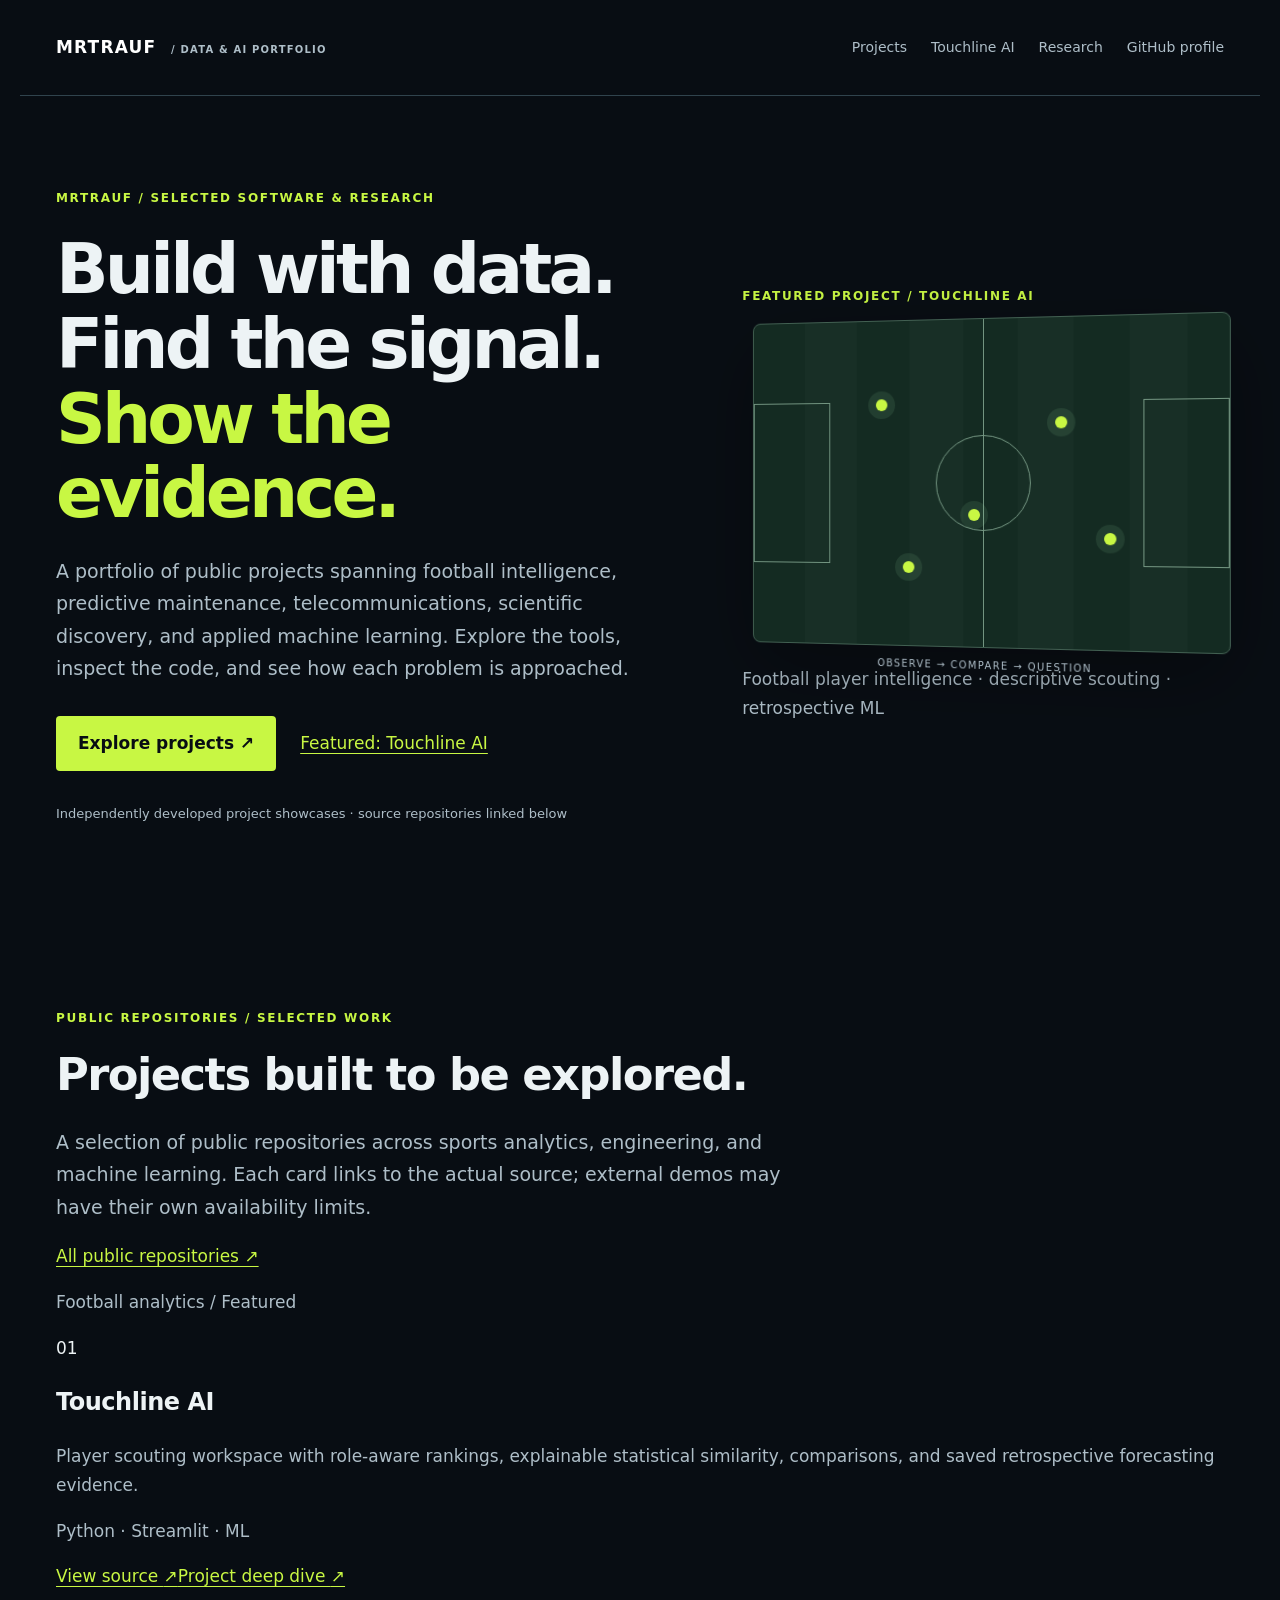
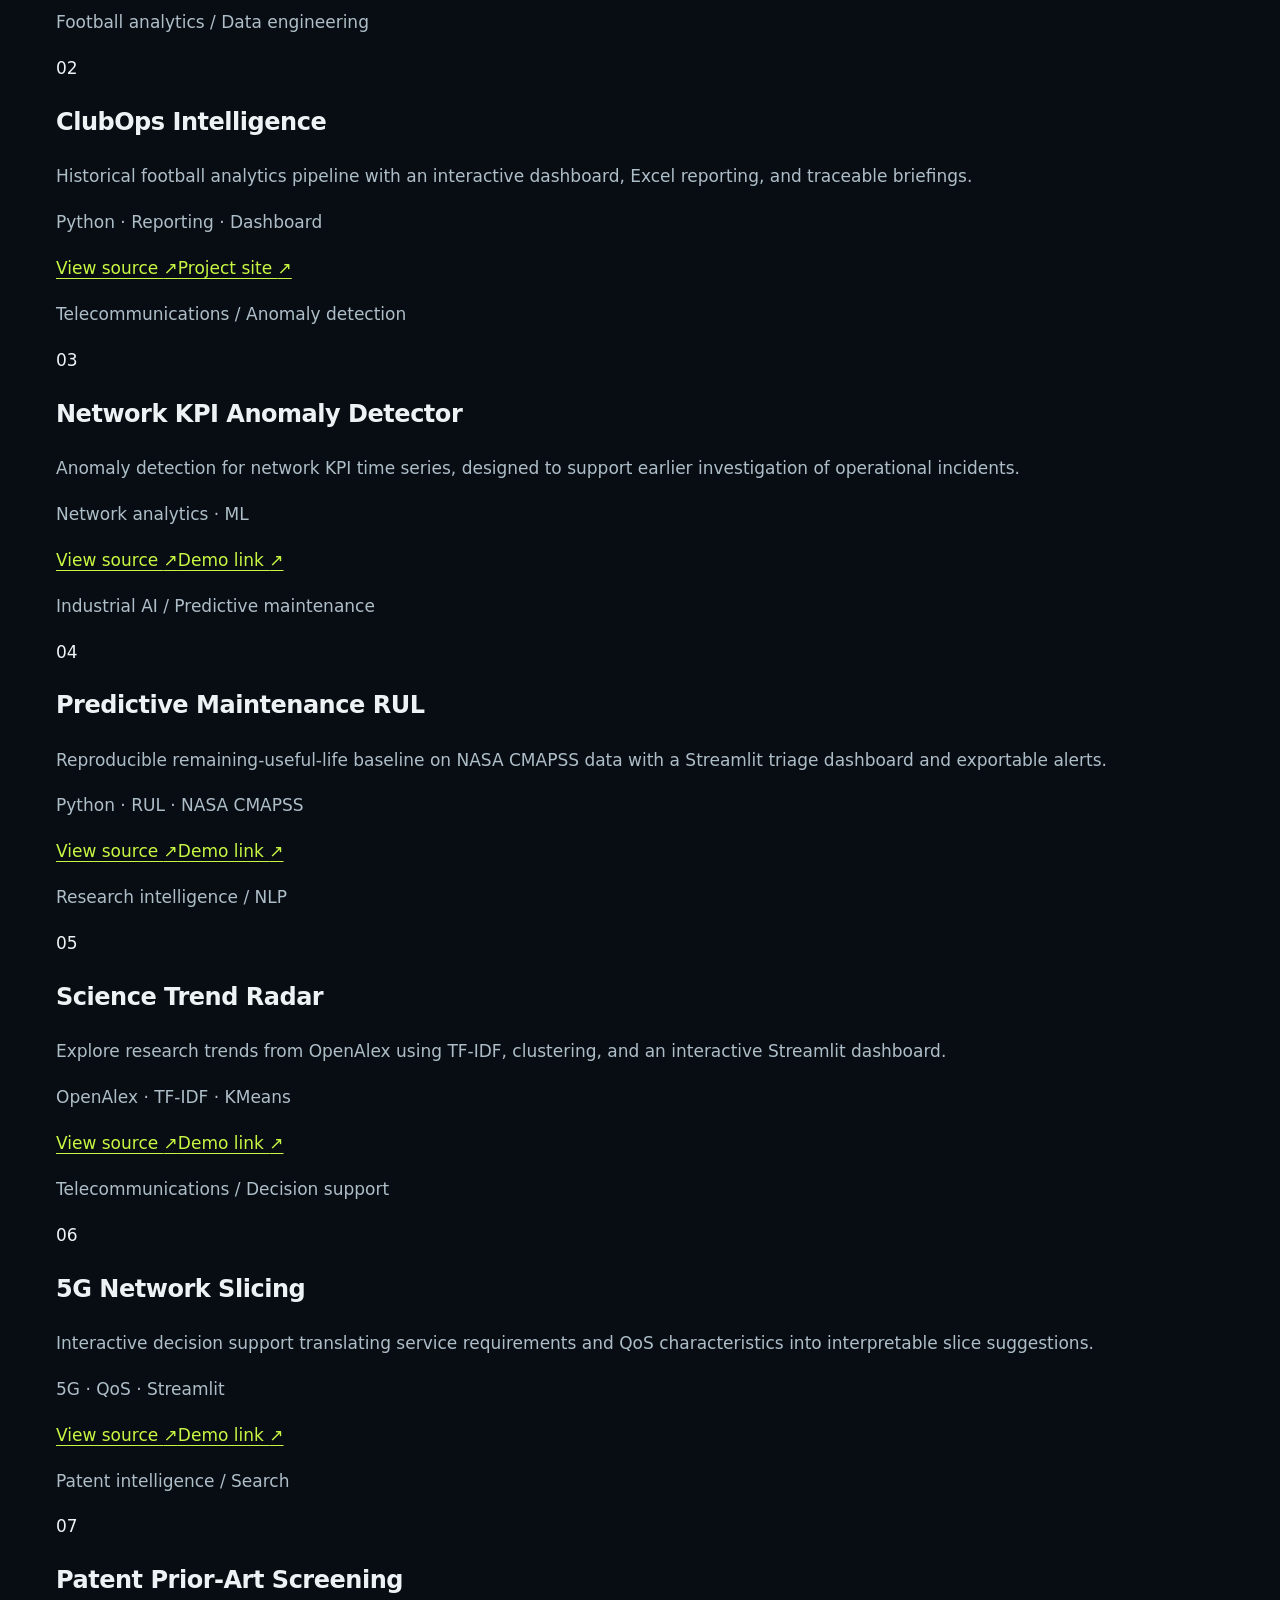
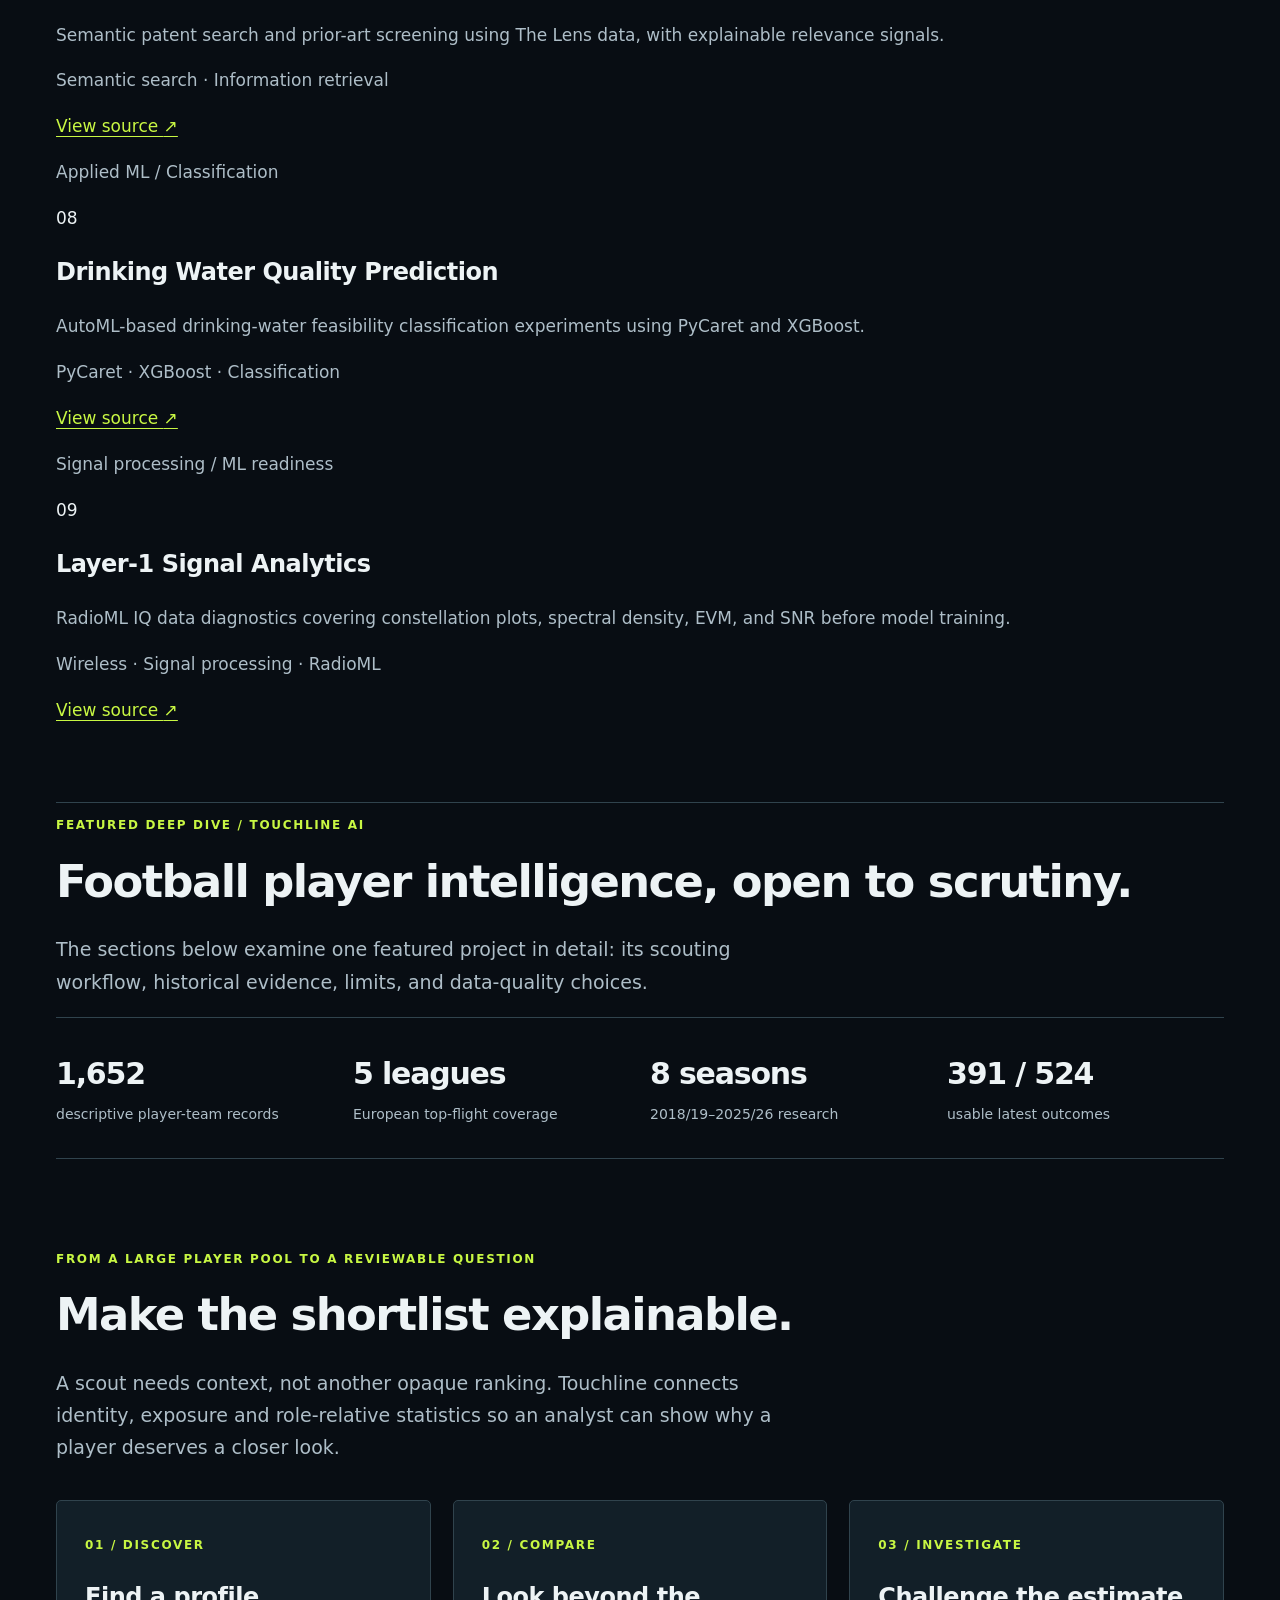
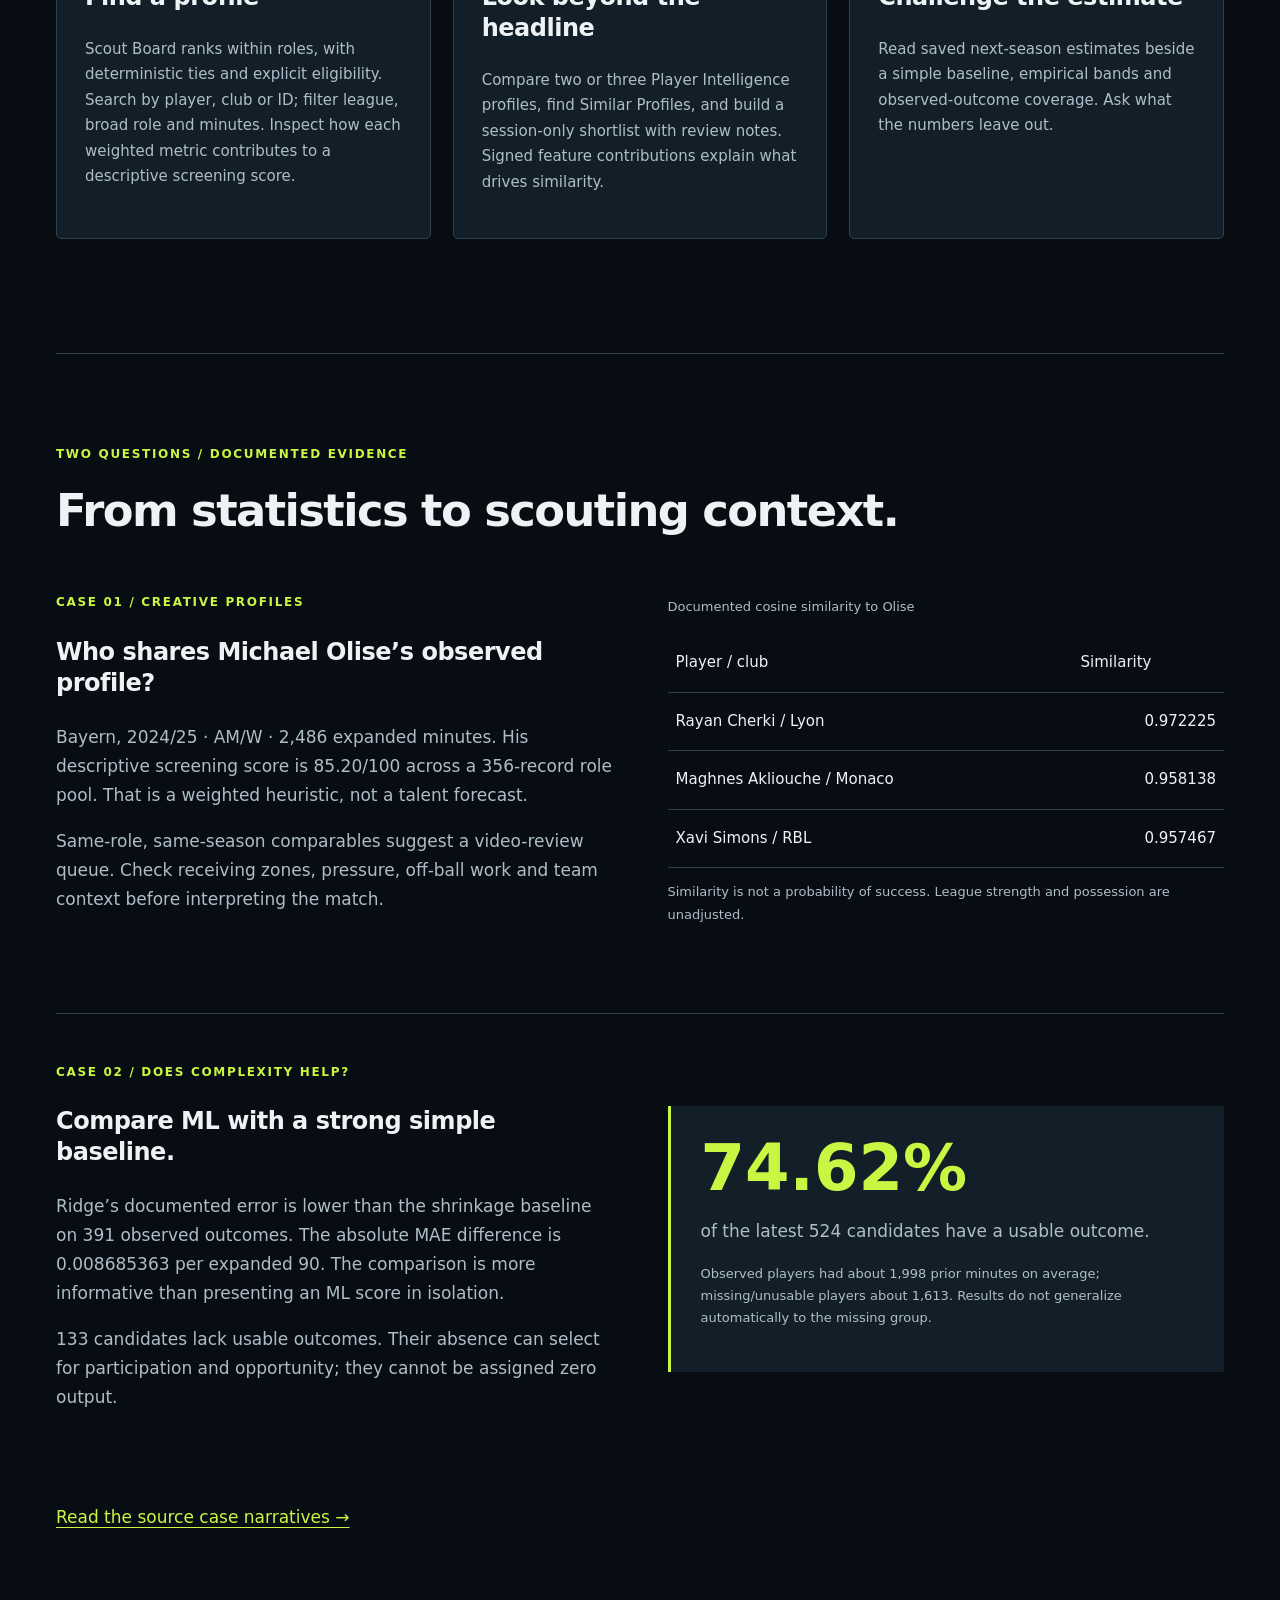
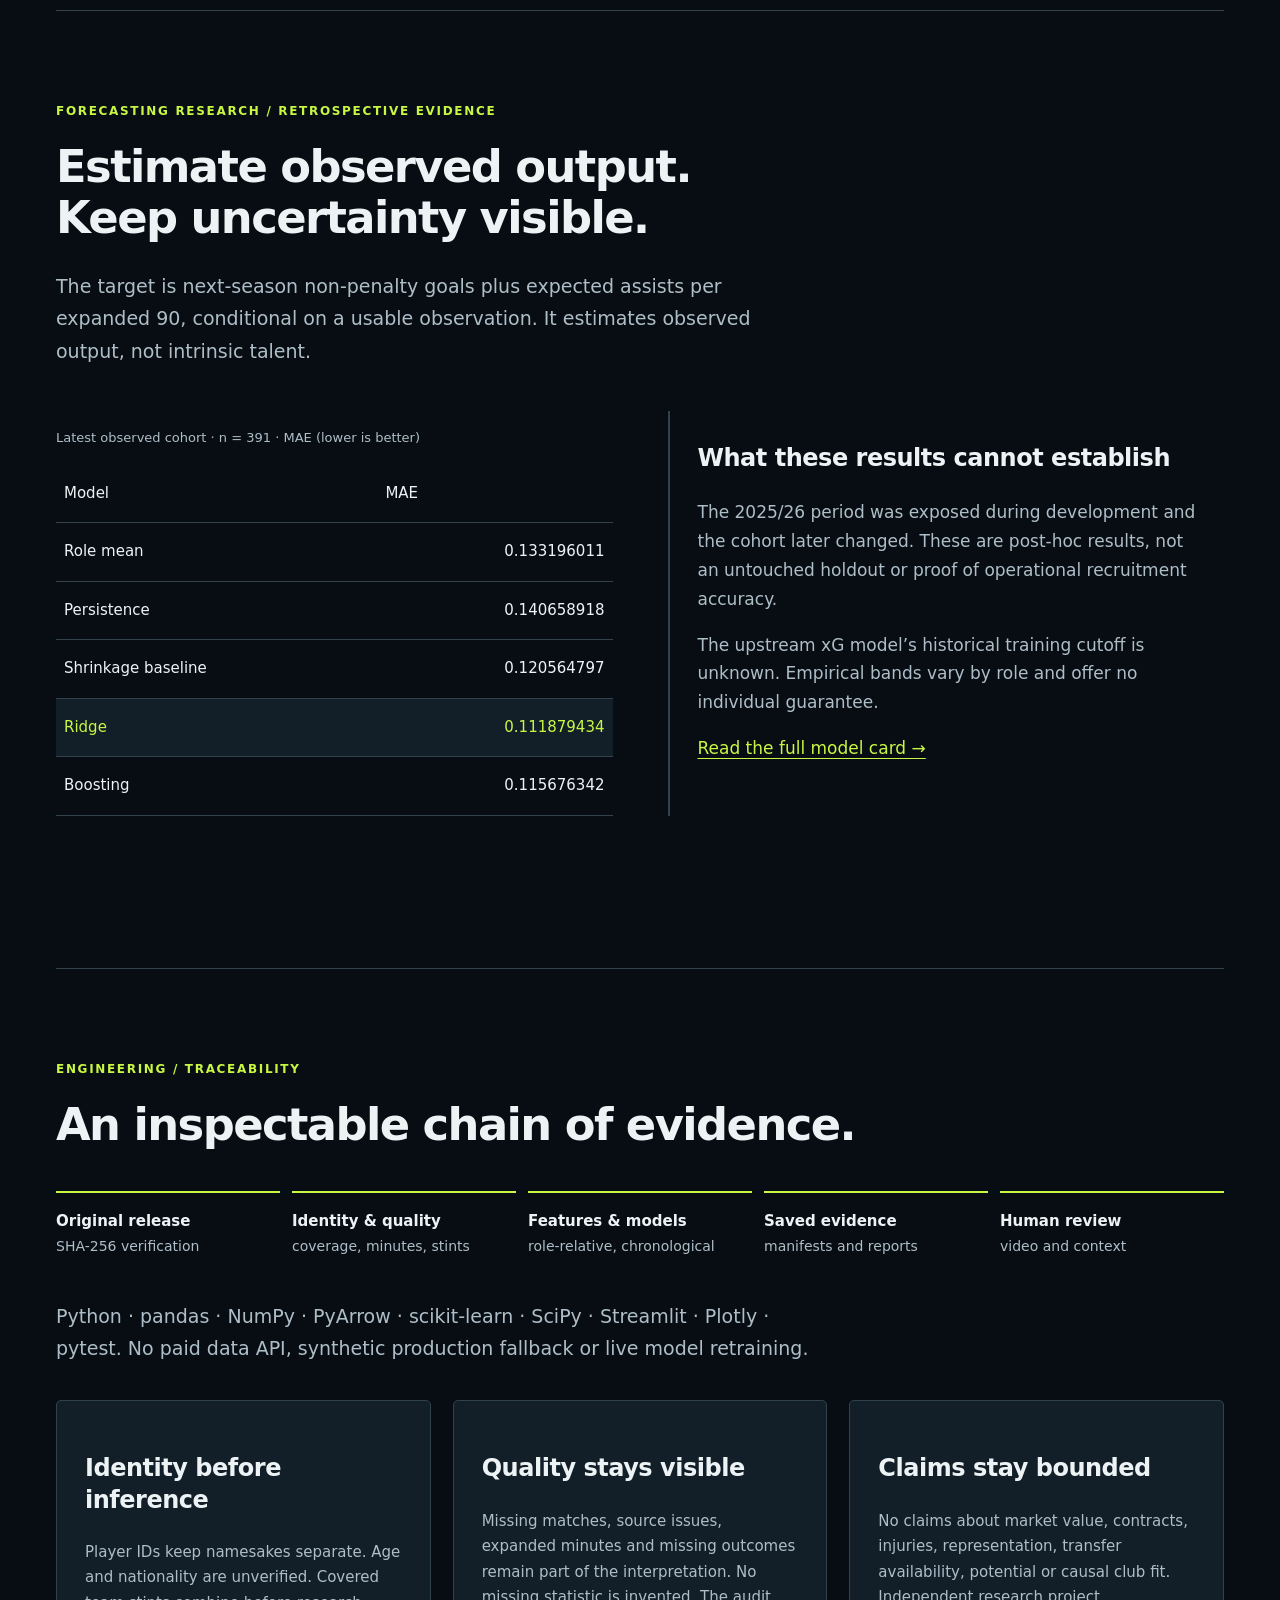
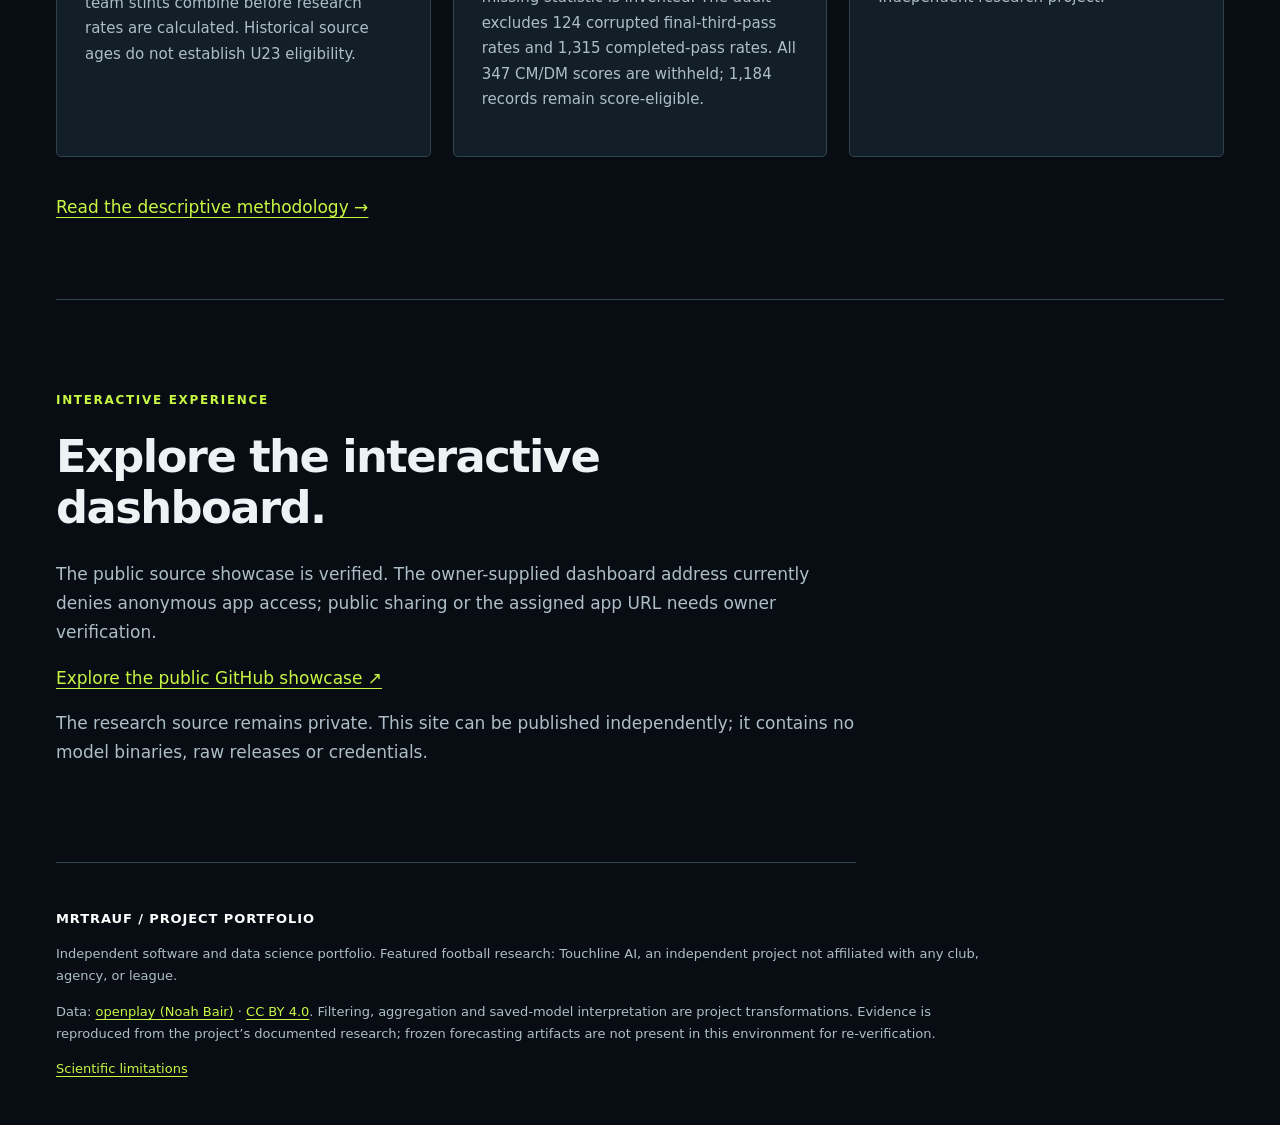
==== index.html @ 4f049041 "Expand Pages homepage into multi-project data and AI portfolio" ====
<!doctype html>
<html lang="en"><head><meta charset="utf-8"><meta name="viewport" content="width=device-width,initial-scale=1"><meta name="description" content="Selected public projects in data science, AI, football intelligence, telecommunications, predictive maintenance, and scientific analytics."><title>MRTRauf — Data Science & AI Portfolio</title><link rel="stylesheet" href="style.css"><script src="config.js" defer></script><script src="site.js" defer></script><meta property="og:title" content="MRTRauf — Data Science & AI Portfolio"><meta property="og:description" content="Explore public data science and AI projects: football intelligence, network analytics, predictive maintenance, research tools, and machine learning."><meta property="og:type" content="website"><meta name="twitter:card" content="summary"><meta name="theme-color" content="#080d13"><link rel="icon" href="favicon.svg" type="image/svg+xml"></head>
<body><a class="skip" href="#main">Skip to content</a><header><a class="brand" href="#main">MRTRAUF<span> / DATA & AI PORTFOLIO</span></a><nav aria-label="Main navigation"><a href="#projects">Projects</a><a href="#touchline">Touchline AI</a><a href="#research">Research</a><a href="https://github.com/MRTRauf">GitHub profile</a></nav></header>
<main id="main"><section class="hero"><div><p class="eyebrow">MRTRAUF / SELECTED SOFTWARE & RESEARCH</p><h1>Build with data.<br>Find the signal.<br><em>Show the evidence.</em></h1><p class="intro">A portfolio of public projects spanning football intelligence, predictive maintenance, telecommunications, scientific discovery, and applied machine learning. Explore the tools, inspect the code, and see how each problem is approached.</p><div class="actions"><a class="button" href="#projects">Explore projects <span aria-hidden="true">↗</span></a><a class="secondary" href="#touchline">Featured: Touchline AI</a></div><p class="small">Independently developed project showcases · source repositories linked below</p></div><div class="hero-feature"><p class="eyebrow">FEATURED PROJECT / TOUCHLINE AI</p><div class="pitch" role="img" aria-label="Conceptual football pitch illustration for the Touchline AI project; not measured player tracking data"><div class="half"></div><div class="circle"></div><div class="box left"></div><div class="box right"></div><span class="point p1"></span><span class="point p2"></span><span class="point p3"></span><span class="point p4"></span><span class="point p5"></span><p>OBSERVE → COMPARE → QUESTION</p></div><p class="hero-feature-caption">Football player intelligence · descriptive scouting · retrospective ML</p></div></section>
<section id="projects"><p class="eyebrow">PUBLIC REPOSITORIES / SELECTED WORK</p><div class="section-topline"><div><h2>Projects built to be explored.</h2><p class="lead">A selection of public repositories across sports analytics, engineering, and machine learning. Each card links to the actual source; external demos may have their own availability limits.</p></div><a class="section-more" href="https://github.com/MRTRauf?tab=repositories">All public repositories ↗</a></div><div class="project-grid"><article class="project-card"><p class="project-category">Football analytics / Featured</p><span class="project-index">01</span><h3>Touchline AI</h3><p>Player scouting workspace with role-aware rankings, explainable statistical similarity, comparisons, and saved retrospective forecasting evidence.</p><p class="project-tags">Python · Streamlit · ML</p><div class="project-links"><a class="project-link-primary" href="https://github.com/MRTRauf/touchline-ai">View source <span aria-hidden="true">↗</span></a><a href="#touchline">Project deep dive <span aria-hidden="true">↗</span></a></div></article><article class="project-card"><p class="project-category">Football analytics / Data engineering</p><span class="project-index">02</span><h3>ClubOps Intelligence</h3><p>Historical football analytics pipeline with an interactive dashboard, Excel reporting, and traceable briefings.</p><p class="project-tags">Python · Reporting · Dashboard</p><div class="project-links"><a class="project-link-primary" href="https://github.com/MRTRauf/clubops-intelligence-public">View source <span aria-hidden="true">↗</span></a><a href="https://mrtrauf.github.io/clubops-intelligence-public/">Project site <span aria-hidden="true">↗</span></a></div></article><article class="project-card"><p class="project-category">Telecommunications / Anomaly detection</p><span class="project-index">03</span><h3>Network KPI Anomaly Detector</h3><p>Anomaly detection for network KPI time series, designed to support earlier investigation of operational incidents.</p><p class="project-tags">Network analytics · ML</p><div class="project-links"><a class="project-link-primary" href="https://github.com/MRTRauf/network-kpi-anomaly-detector">View source <span aria-hidden="true">↗</span></a><a href="https://network-kpi-anomaly-detector.streamlit.app/">Demo link <span aria-hidden="true">↗</span></a></div></article><article class="project-card"><p class="project-category">Industrial AI / Predictive maintenance</p><span class="project-index">04</span><h3>Predictive Maintenance RUL</h3><p>Reproducible remaining-useful-life baseline on NASA CMAPSS data with a Streamlit triage dashboard and exportable alerts.</p><p class="project-tags">Python · RUL · NASA CMAPSS</p><div class="project-links"><a class="project-link-primary" href="https://github.com/MRTRauf/predictive-maintenance-rul">View source <span aria-hidden="true">↗</span></a><a href="https://pred-maintenance-rul-rauf.streamlit.app/">Demo link <span aria-hidden="true">↗</span></a></div></article><article class="project-card"><p class="project-category">Research intelligence / NLP</p><span class="project-index">05</span><h3>Science Trend Radar</h3><p>Explore research trends from OpenAlex using TF-IDF, clustering, and an interactive Streamlit dashboard.</p><p class="project-tags">OpenAlex · TF-IDF · KMeans</p><div class="project-links"><a class="project-link-primary" href="https://github.com/MRTRauf/science-trend-radar">View source <span aria-hidden="true">↗</span></a><a href="https://science-trend-rauf.streamlit.app/">Demo link <span aria-hidden="true">↗</span></a></div></article><article class="project-card"><p class="project-category">Telecommunications / Decision support</p><span class="project-index">06</span><h3>5G Network Slicing</h3><p>Interactive decision support translating service requirements and QoS characteristics into interpretable slice suggestions.</p><p class="project-tags">5G · QoS · Streamlit</p><div class="project-links"><a class="project-link-primary" href="https://github.com/MRTRauf/network-slicing-decision-support-tool">View source <span aria-hidden="true">↗</span></a><a href="https://network-slicing-rauf.streamlit.app/">Demo link <span aria-hidden="true">↗</span></a></div></article><article class="project-card"><p class="project-category">Patent intelligence / Search</p><span class="project-index">07</span><h3>Patent Prior-Art Screening</h3><p>Semantic patent search and prior-art screening using The Lens data, with explainable relevance signals.</p><p class="project-tags">Semantic search · Information retrieval</p><div class="project-links"><a class="project-link-primary" href="https://github.com/MRTRauf/patent_prior_screening">View source <span aria-hidden="true">↗</span></a></div></article><article class="project-card"><p class="project-category">Applied ML / Classification</p><span class="project-index">08</span><h3>Drinking Water Quality Prediction</h3><p>AutoML-based drinking-water feasibility classification experiments using PyCaret and XGBoost.</p><p class="project-tags">PyCaret · XGBoost · Classification</p><div class="project-links"><a class="project-link-primary" href="https://github.com/MRTRauf/drinking-water-quality-prediction">View source <span aria-hidden="true">↗</span></a></div></article><article class="project-card"><p class="project-category">Signal processing / ML readiness</p><span class="project-index">09</span><h3>Layer-1 Signal Analytics</h3><p>RadioML IQ data diagnostics covering constellation plots, spectral density, EVM, and SNR before model training.</p><p class="project-tags">Wireless · Signal processing · RadioML</p><div class="project-links"><a class="project-link-primary" href="https://github.com/MRTRauf/l1-ml-signal-analytics">View source <span aria-hidden="true">↗</span></a></div></article></div></section><div class="featured-intro"><p class="eyebrow">FEATURED DEEP DIVE / TOUCHLINE AI</p><h2>Football player intelligence, open to scrutiny.</h2><p class="lead">The sections below examine one featured project in detail: its scouting workflow, historical evidence, limits, and data-quality choices.</p></div><div class="stats" aria-label="Documented research scope"><div><strong>1,652</strong><span>descriptive player-team records</span></div><div><strong>5 leagues</strong><span>European top-flight coverage</span></div><div><strong>8 seasons</strong><span>2018/19–2025/26 research</span></div><div><strong>391 / 524</strong><span>usable latest outcomes</span></div></div>
<section id="touchline"><p class="eyebrow">FROM A LARGE PLAYER POOL TO A REVIEWABLE QUESTION</p><h2>Make the shortlist explainable.</h2><p class="lead">A scout needs context, not another opaque ranking. Touchline connects identity, exposure and role-relative statistics so an analyst can show why a player deserves a closer look.</p><div class="grid"><article><span class="number">01 / DISCOVER</span><h3>Find a profile</h3><p>Scout Board ranks within roles, with deterministic ties and explicit eligibility. Search by player, club or ID; filter league, broad role and minutes. Inspect how each weighted metric contributes to a descriptive screening score.</p></article><article><span class="number">02 / COMPARE</span><h3>Look beyond the headline</h3><p>Compare two or three Player Intelligence profiles, find Similar Profiles, and build a session-only shortlist with review notes. Signed feature contributions explain what drives similarity.</p></article><article><span class="number">03 / INVESTIGATE</span><h3>Challenge the estimate</h3><p>Read saved next-season estimates beside a simple baseline, empirical bands and observed-outcome coverage. Ask what the numbers leave out.</p></article></div></section>
<section id="cases"><p class="eyebrow">TWO QUESTIONS / DOCUMENTED EVIDENCE</p><h2>From statistics to scouting context.</h2><article class="case"><div><p class="number">CASE 01 / CREATIVE PROFILES</p><h3>Who shares Michael Olise’s observed profile?</h3><p>Bayern, 2024/25 · AM/W · 2,486 expanded minutes. His descriptive screening score is 85.20/100 across a 356-record role pool. That is a weighted heuristic, not a talent forecast.</p><p>Same-role, same-season comparables suggest a video-review queue. Check receiving zones, pressure, off-ball work and team context before interpreting the match.</p></div><div class="table-wrap"><table><caption>Documented cosine similarity to Olise</caption><thead><tr><th scope="col">Player / club</th><th scope="col">Similarity</th></tr></thead><tbody><tr><th scope="row">Rayan Cherki / Lyon</th><td>0.972225</td></tr><tr><th scope="row">Maghnes Akliouche / Monaco</th><td>0.958138</td></tr><tr><th scope="row">Xavi Simons / RBL</th><td>0.957467</td></tr></tbody></table><p class="small">Similarity is not a probability of success. League strength and possession are unadjusted.</p></div></article>
<article class="case"><div><p class="number">CASE 02 / DOES COMPLEXITY HELP?</p><h3>Compare ML with a strong simple baseline.</h3><p>Ridge’s documented error is lower than the shrinkage baseline on 391 observed outcomes. The absolute MAE difference is 0.008685363 per expanded 90. The comparison is more informative than presenting an ML score in isolation.</p><p>133 candidates lack usable outcomes. Their absence can select for participation and opportunity; they cannot be assigned zero output.</p></div><div class="finding"><strong>74.62%</strong><p>of the latest 524 candidates have a usable outcome.</p><p class="small">Observed players had about 1,998 prior minutes on average; missing/unusable players about 1,613. Results do not generalize automatically to the missing group.</p></div></article><a class="text-link" href="evidence/case-studies.md">Read the source case narratives →</a></section>
<section id="research"><p class="eyebrow">FORECASTING RESEARCH / RETROSPECTIVE EVIDENCE</p><h2>Estimate observed output.<br>Keep uncertainty visible.</h2><p class="lead">The target is next-season non-penalty goals plus expected assists per expanded 90, conditional on a usable observation. It estimates observed output, not intrinsic talent.</p><div class="research-layout"><div class="table-wrap"><table><caption>Latest observed cohort · n = 391 · MAE (lower is better)</caption><thead><tr><th scope="col">Model</th><th scope="col">MAE</th></tr></thead><tbody><tr><th scope="row">Role mean</th><td>0.133196011</td></tr><tr><th scope="row">Persistence</th><td>0.140658918</td></tr><tr><th scope="row">Shrinkage baseline</th><td>0.120564797</td></tr><tr class="highlight"><th scope="row">Ridge</th><td>0.111879434</td></tr><tr><th scope="row">Boosting</th><td>0.115676342</td></tr></tbody></table></div><aside><h3>What these results cannot establish</h3><p>The 2025/26 period was exposed during development and the cohort later changed. These are post-hoc results, not an untouched holdout or proof of operational recruitment accuracy.</p><p>The upstream xG model’s historical training cutoff is unknown. Empirical bands vary by role and offer no individual guarantee.</p><a href="evidence/model-card.md">Read the full model card →</a></aside></div></section>
<section id="method"><p class="eyebrow">ENGINEERING / TRACEABILITY</p><h2>An inspectable chain of evidence.</h2><ol class="pipeline"><li>Original release<br><small>SHA-256 verification</small></li><li>Identity & quality<br><small>coverage, minutes, stints</small></li><li>Features & models<br><small>role-relative, chronological</small></li><li>Saved evidence<br><small>manifests and reports</small></li><li>Human review<br><small>video and context</small></li></ol><p class="lead">Python · pandas · NumPy · PyArrow · scikit-learn · SciPy · Streamlit · Plotly · pytest. No paid data API, synthetic production fallback or live model retraining.</p><div class="grid"><article><h3>Identity before inference</h3><p>Player IDs keep namesakes separate. Age and nationality are unverified. Covered team stints combine before research rates are calculated. Historical source ages do not establish U23 eligibility.</p></article><article><h3>Quality stays visible</h3><p>Missing matches, source issues, expanded minutes and missing outcomes remain part of the interpretation. No missing statistic is invented. The audit excludes 124 corrupted final-third-pass rates and 1,315 completed-pass rates. All 347 CM/DM scores are withheld; 1,184 records remain score-eligible.</p></article><article><h3>Claims stay bounded</h3><p>No claims about market value, contracts, injuries, representation, transfer availability, potential or causal club fit. Independent research project.</p></article></div><a class="text-link" href="evidence/methodology.md">Read the descriptive methodology →</a></section>
<section id="availability" class="availability"><p class="eyebrow">INTERACTIVE EXPERIENCE</p><h2>Explore the interactive dashboard.</h2><p id="release-status" role="status">The public source showcase is verified. The owner-supplied dashboard address currently denies anonymous app access; public sharing or the assigned app URL needs owner verification.</p><p id="github-status">The curated GitHub showcase is public at github.com/MRTRauf/touchline-ai.</p><p>The research source remains private. This site can be published independently; it contains no model binaries, raw releases or credentials.</p></section>
</main><footer><a class="brand" href="#main">MRTRAUF / PROJECT PORTFOLIO</a><p>Independent software and data science portfolio. Featured football research: Touchline AI, an independent project not affiliated with any club, agency, or league.</p><p>Data: <a href="https://github.com/nlbair/openplay">openplay (Noah Bair)</a> · <a href="https://creativecommons.org/licenses/by/4.0/">CC BY 4.0</a>. Filtering, aggregation and saved-model interpretation are project transformations. Evidence is reproduced from the project’s documented research; frozen forecasting artifacts are not present in this environment for re-verification.</p><a href="evidence/model-card.md">Scientific limitations</a></footer></body></html>
---- style.css ----
:root{color-scheme:dark;--bg:#080d13;--panel:#121f28;--ink:#edf3f5;--muted:#aebec8;--accent:#c8f743;--line:#30434d}*{box-sizing:border-box}html{scroll-behavior:smooth;scroll-padding-top:6rem}body{margin:0;background:var(--bg);color:var(--ink);font:17px/1.7 system-ui,sans-serif}a{color:var(--accent);text-underline-offset:.25em}a:hover{color:white}a:focus-visible{outline:3px solid var(--accent);outline-offset:6px}header,main,footer{max-width:1240px;margin:auto;padding:0 36px}header{min-height:96px;display:flex;align-items:center;justify-content:space-between;gap:24px;border-bottom:1px solid var(--line)}.brand{font-weight:850;letter-spacing:.07em;text-decoration:none;color:white}.brand span{font-size:10px;color:var(--muted);margin-left:10px}nav{display:flex;gap:24px;font-size:14px}nav a{text-decoration:none;color:var(--muted)}.skip{position:absolute;left:20px;top:-100px;background:var(--bg);padding:12px;z-index:10}.skip:focus{top:12px}.hero{display:grid;grid-template-columns:1.3fr 1fr;gap:60px;align-items:center;padding:80px 0}.eyebrow,.number{font-size:12px;letter-spacing:.14em;font-weight:700;color:var(--accent)}h1{font-size:clamp(44px,5.4vw,74px);line-height:1.08;letter-spacing:-.055em;margin:24px 0}h1 em{font-style:normal;color:var(--accent)}h2{font-size:clamp(32px,3.5vw,48px);line-height:1.15;letter-spacing:-.035em;margin:20px 0 26px}h3{font-size:24px;line-height:1.3;letter-spacing:-.02em}p{color:var(--muted)}.intro,.lead{max-width:760px;font-size:19px}.actions{display:flex;gap:24px;align-items:center;flex-wrap:wrap;margin:32px 0}.button{background:var(--accent);color:#0b1218;padding:13px 22px;border-radius:4px;text-decoration:none;font-weight:700}.button:hover{background:white;color:#0b1218}.small,small{font-size:13px}.pitch{position:relative;height:330px;border:1px solid #426052;border-radius:8px;background:repeating-linear-gradient(90deg,#142b22 0 55px,#182f26 55px 110px);transform:perspective(900px) rotateY(-8deg);box-shadow:0 25px 80px #0005}.half{position:absolute;left:50%;height:100%;border-left:1px solid #739581}.circle{position:absolute;left:calc(50% - 48px);top:calc(50% - 48px);width:96px;height:96px;border:1px solid #739581;border-radius:50%}.box{position:absolute;top:25%;height:50%;width:17%;border:1px solid #739581}.left{left:0}.right{right:0}.point{position:absolute;width:12px;height:12px;background:var(--accent);border-radius:50%;box-shadow:0 0 0 8px #a4efb018}.p1{left:27%;top:24%}.p2{left:47%;top:58%}.p3{left:65%;top:30%}.p4{left:75%;top:65%}.p5{left:33%;top:74%}.pitch p{position:absolute;top:100%;width:100%;text-align:center;font-size:10px;letter-spacing:.14em}.stats{display:grid;grid-template-columns:repeat(4,1fr);border-block:1px solid var(--line);padding:30px 0;gap:20px}.stats strong{display:block;font-size:30px;letter-spacing:-.04em}.stats span{font-size:12px;color:var(--muted)}section:not(.hero){padding:78px 0;border-bottom:1px solid var(--line)}.grid{display:grid;grid-template-columns:repeat(3,1fr);gap:22px;margin:36px 0}.grid article{background:var(--panel);padding:28px;border:1px solid var(--line);border-radius:5px}.grid p{font-size:15px}.case,.research-layout{display:grid;grid-template-columns:1fr 1fr;gap:55px;margin:44px 0;padding-bottom:30px}.case+.case{border-top:1px solid var(--line);padding-top:36px}.finding{background:var(--panel);padding:30px;align-self:center;border-left:3px solid var(--accent)}.finding strong{font-size:64px;line-height:1;color:var(--accent)}table{width:100%;border-collapse:collapse;font-size:15px}caption{text-align:left;color:var(--muted);font-size:13px;padding:16px 0}th,td{text-align:left;padding:16px 8px;border-bottom:1px solid var(--line)}th{font-weight:500}td:last-child{text-align:right;font-variant-numeric:tabular-nums}.highlight{color:var(--accent);background:var(--panel)}.table-wrap{min-width:0;overflow:auto}aside{padding:8px 28px;border-left:2px solid var(--line)}.pipeline{list-style:none;display:grid;grid-template-columns:repeat(5,1fr);gap:12px;padding:0;margin:40px 0}.pipeline li{border-top:2px solid var(--accent);padding-top:16px;font-weight:600;font-size:15px}.pipeline small{font-weight:400;color:var(--muted)}.availability{max-width:800px}footer{padding-top:45px;padding-bottom:45px;font-size:13px}footer p{max-width:950px}@media(max-width:850px){header{flex-direction:column;align-items:flex-start;padding-top:22px;padding-bottom:22px;gap:15px}.hero{grid-template-columns:1fr;padding-top:48px}.pitch{height:260px;max-width:500px;width:100%;margin-bottom:20px;transform:none}.grid{grid-template-columns:1fr}.case,.research-layout{grid-template-columns:1fr;gap:20px}.pipeline{grid-template-columns:repeat(2,1fr)}.stats{grid-template-columns:repeat(2,1fr)}header,main,footer{padding-left:22px;padding-right:22px}.brand span{display:none}nav{gap:18px;flex-wrap:wrap}section:not(.hero){padding:50px 0}aside{padding-left:18px}}@media(prefers-reduced-motion:reduce){html{scroll-behavior:auto}}

button:focus-visible,a:focus-visible{outline:3px solid #35eac4;outline-offset:4px}.button{color:#080d13}.button:hover{color:#080d13}.pipeline small,.stats span{font-size:14px}
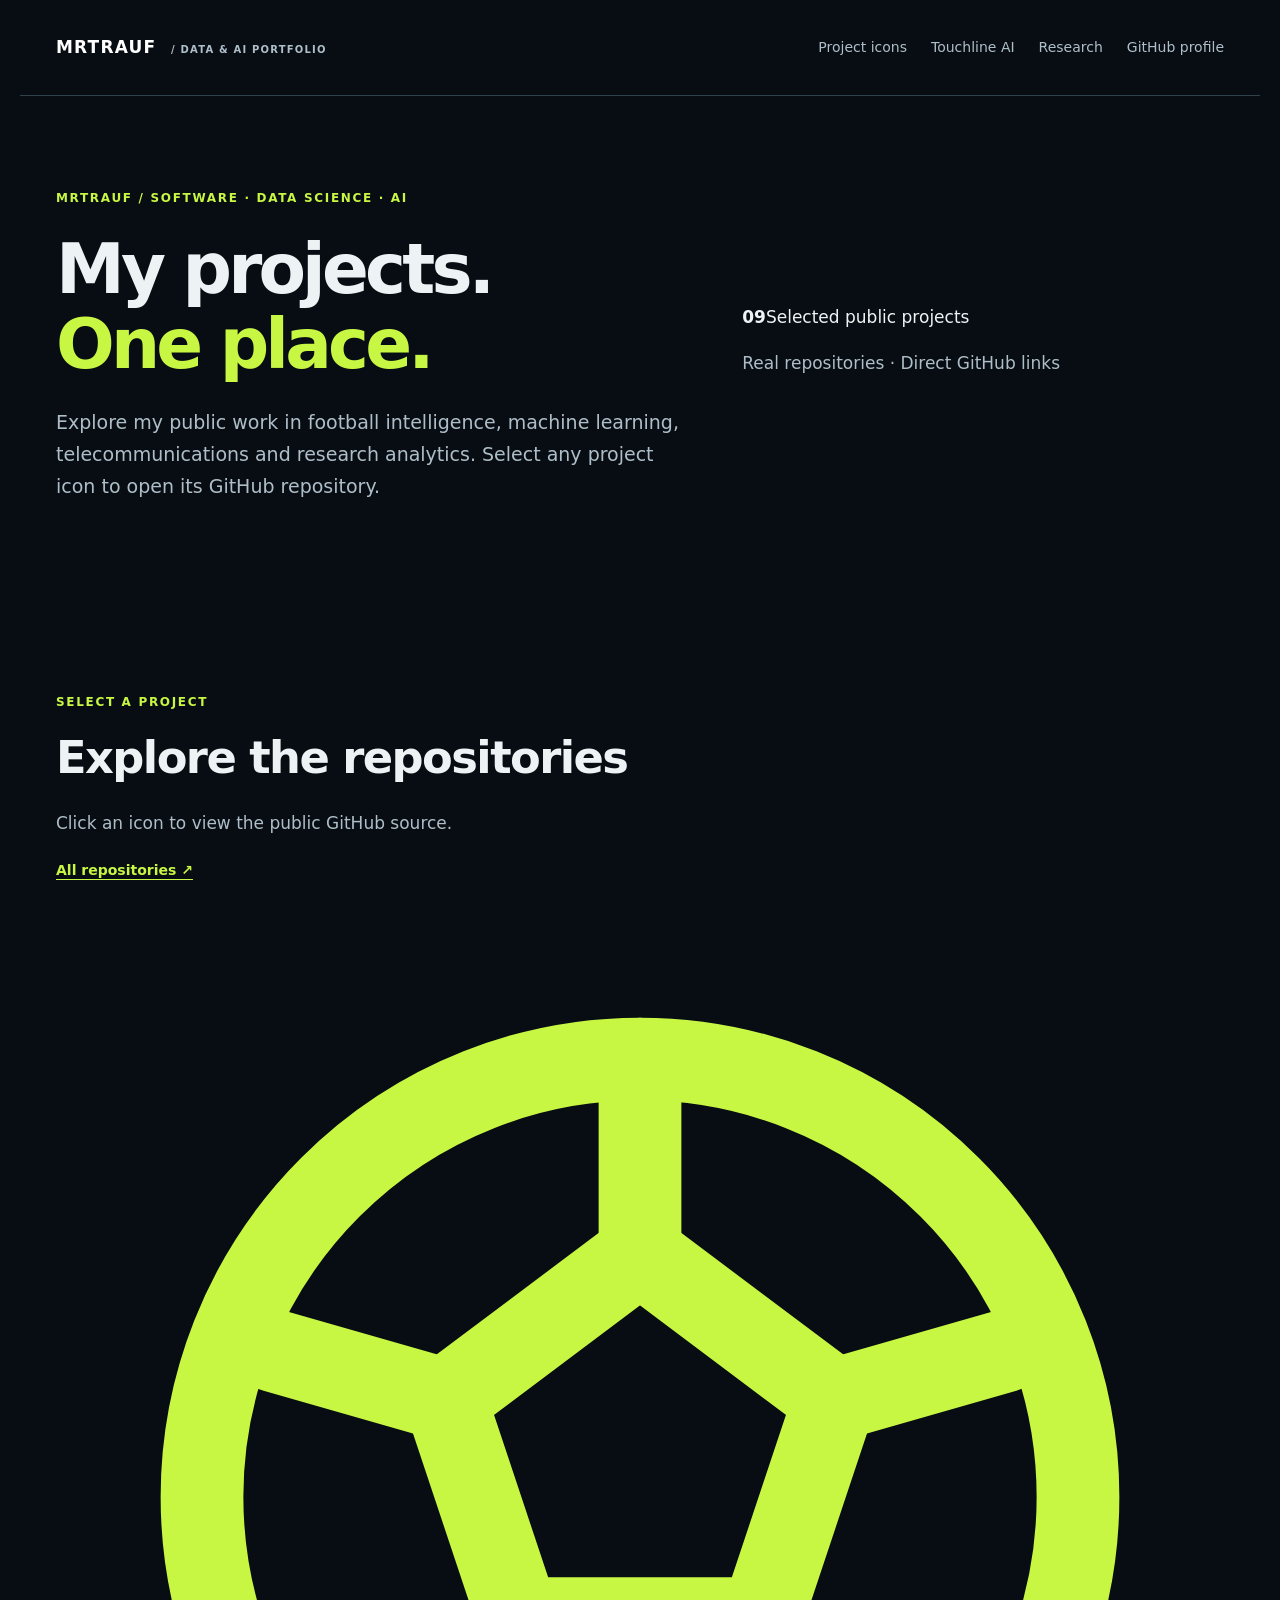
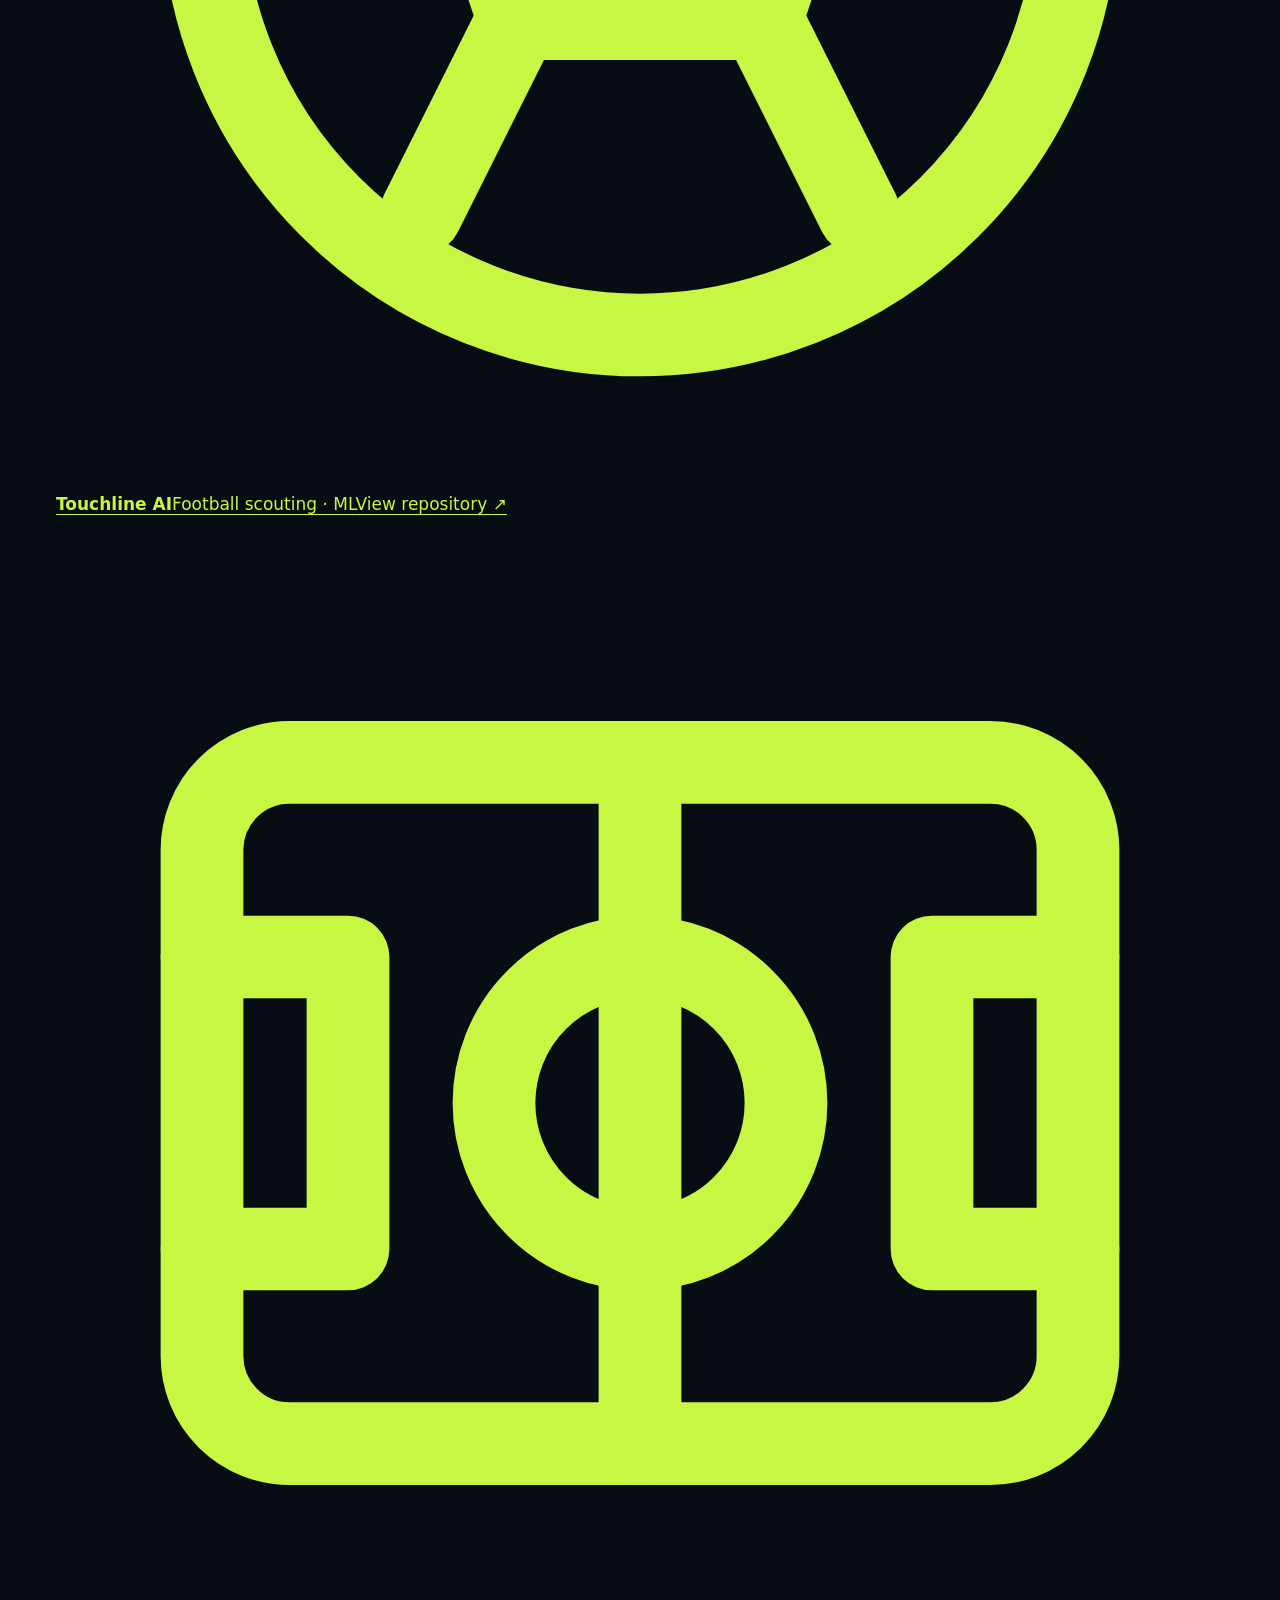
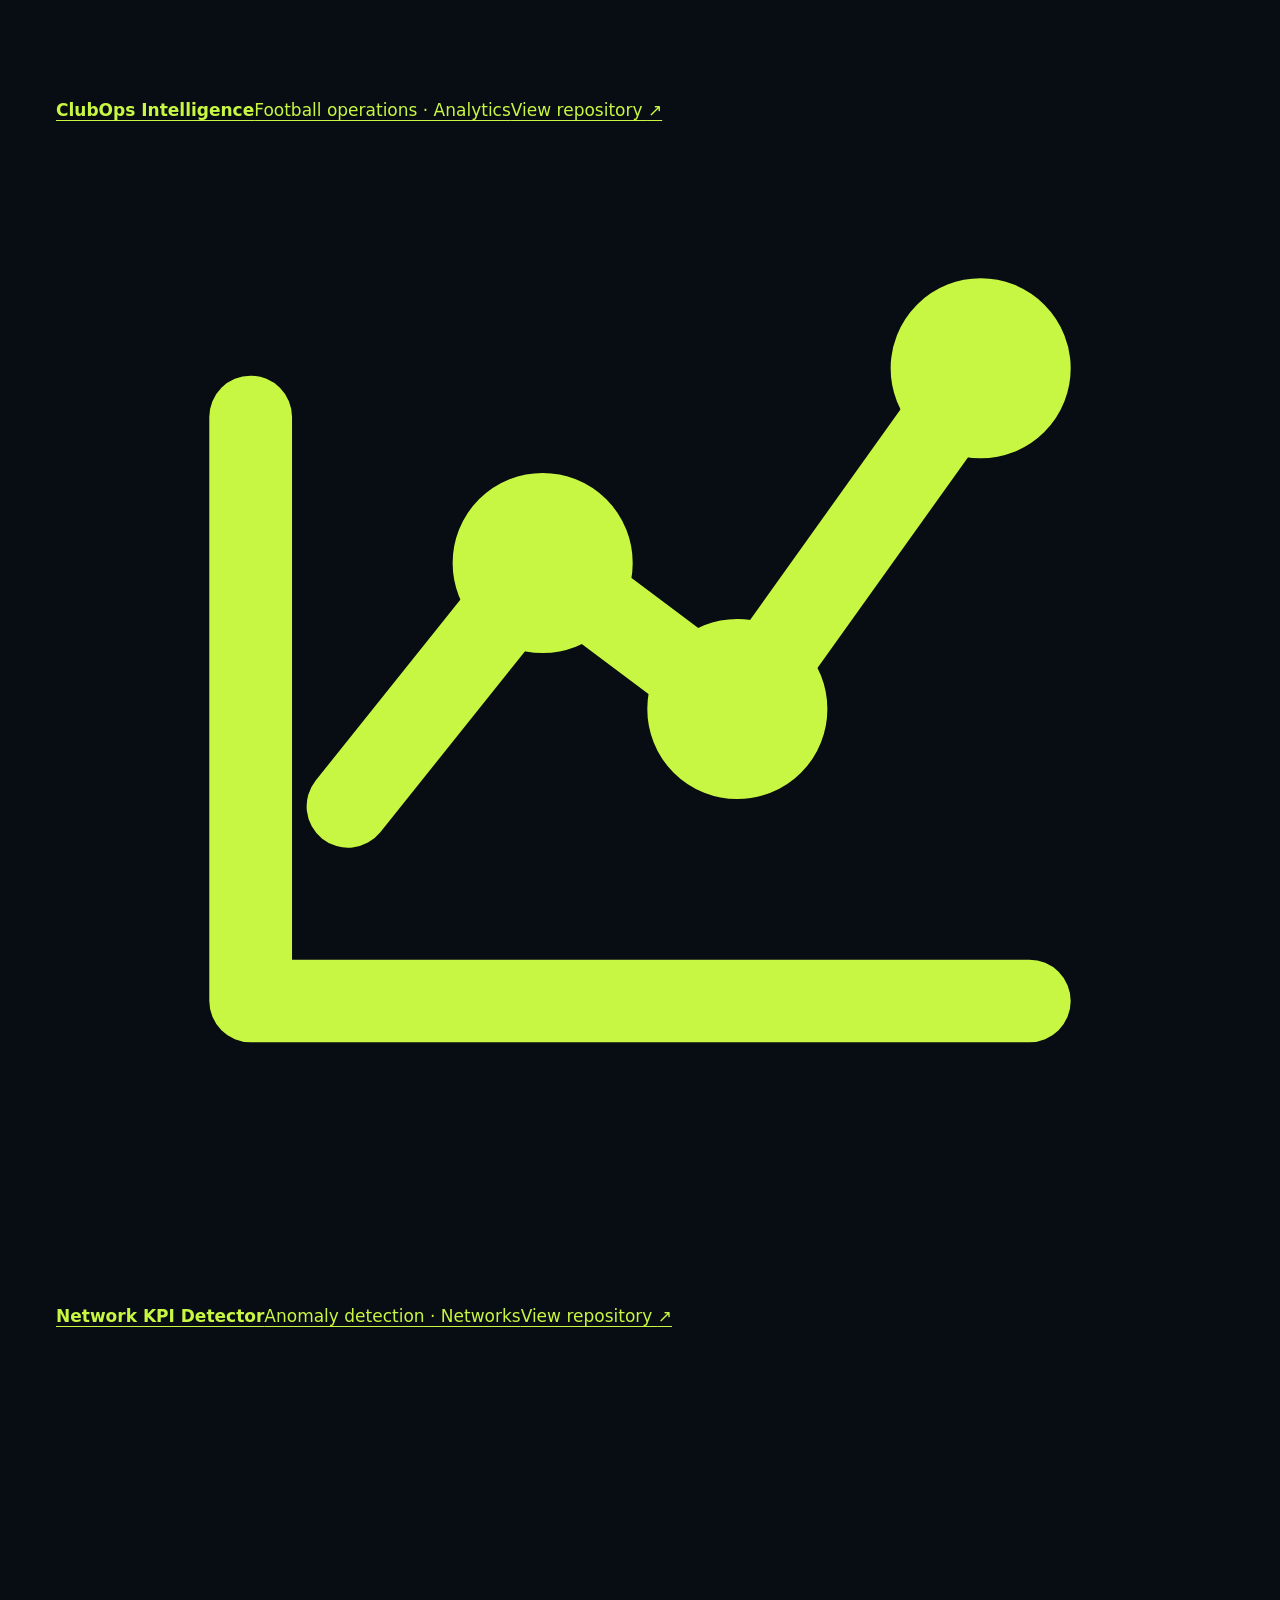
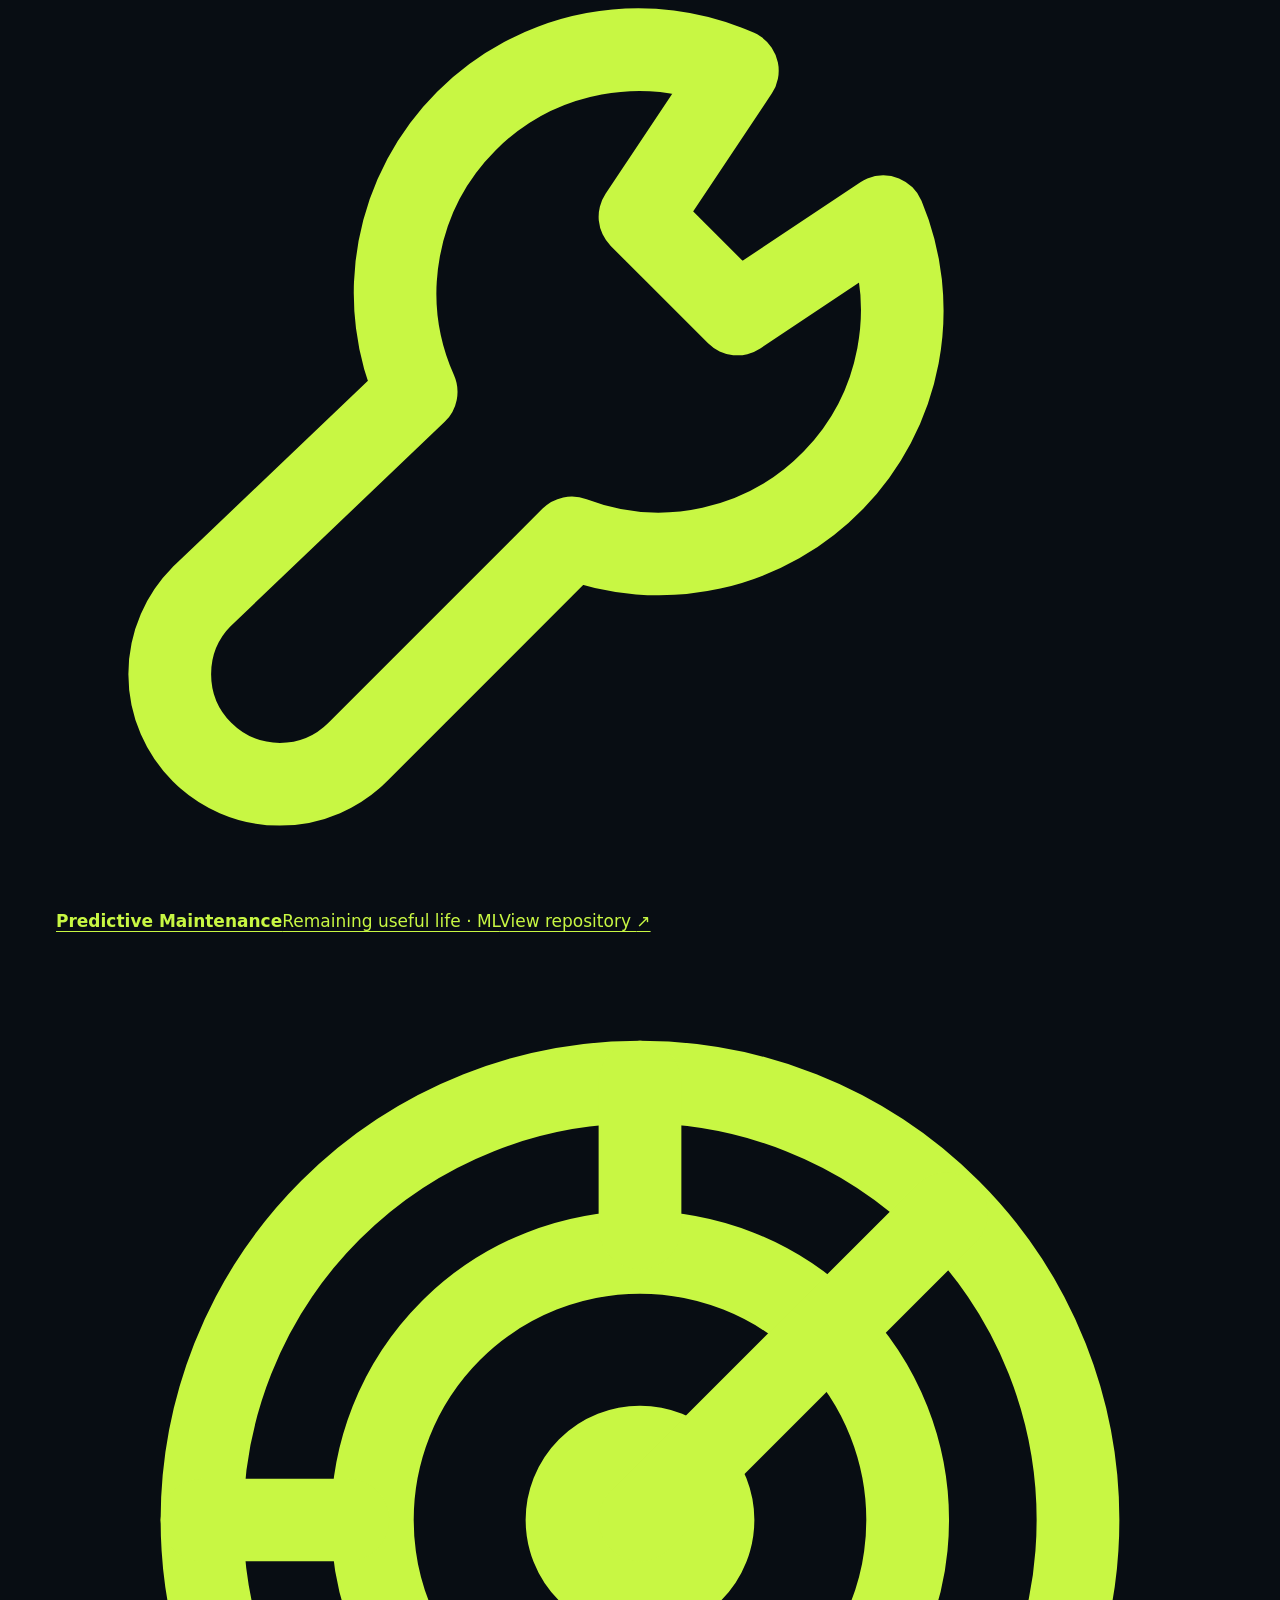
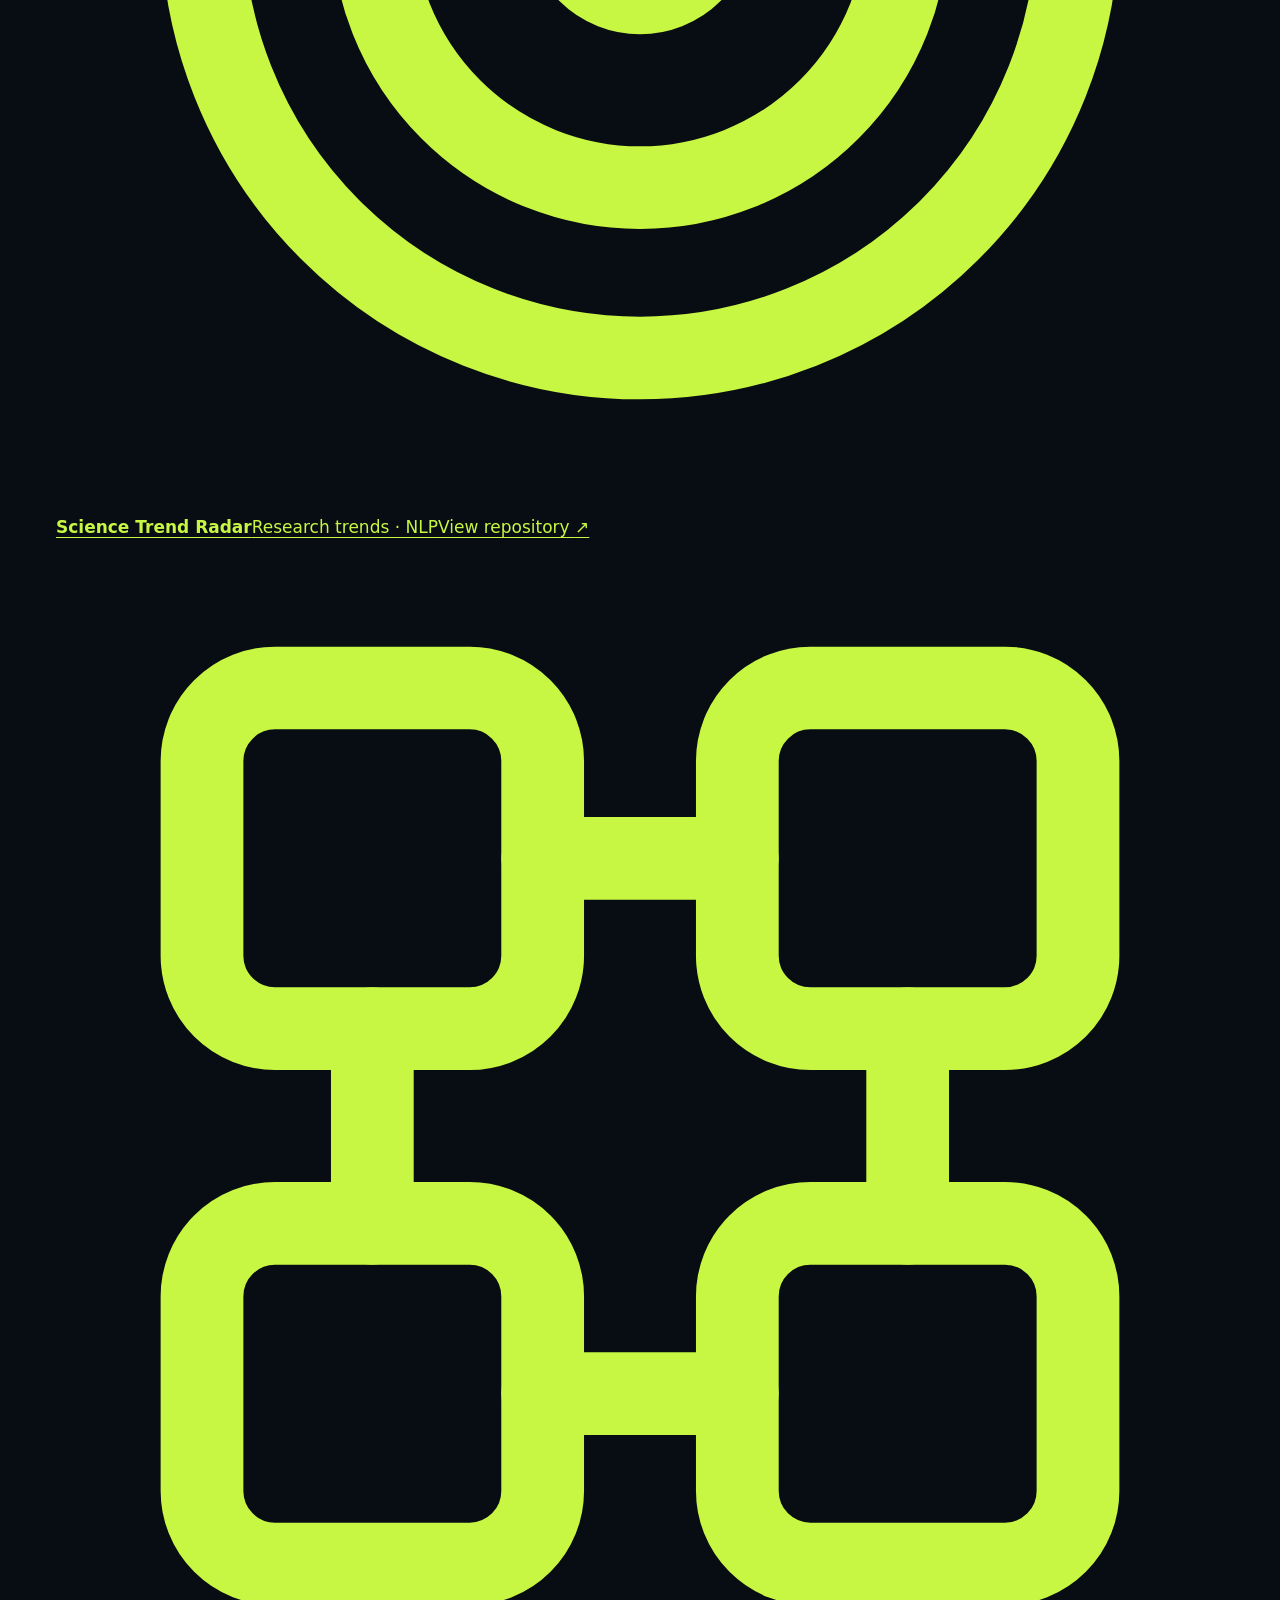
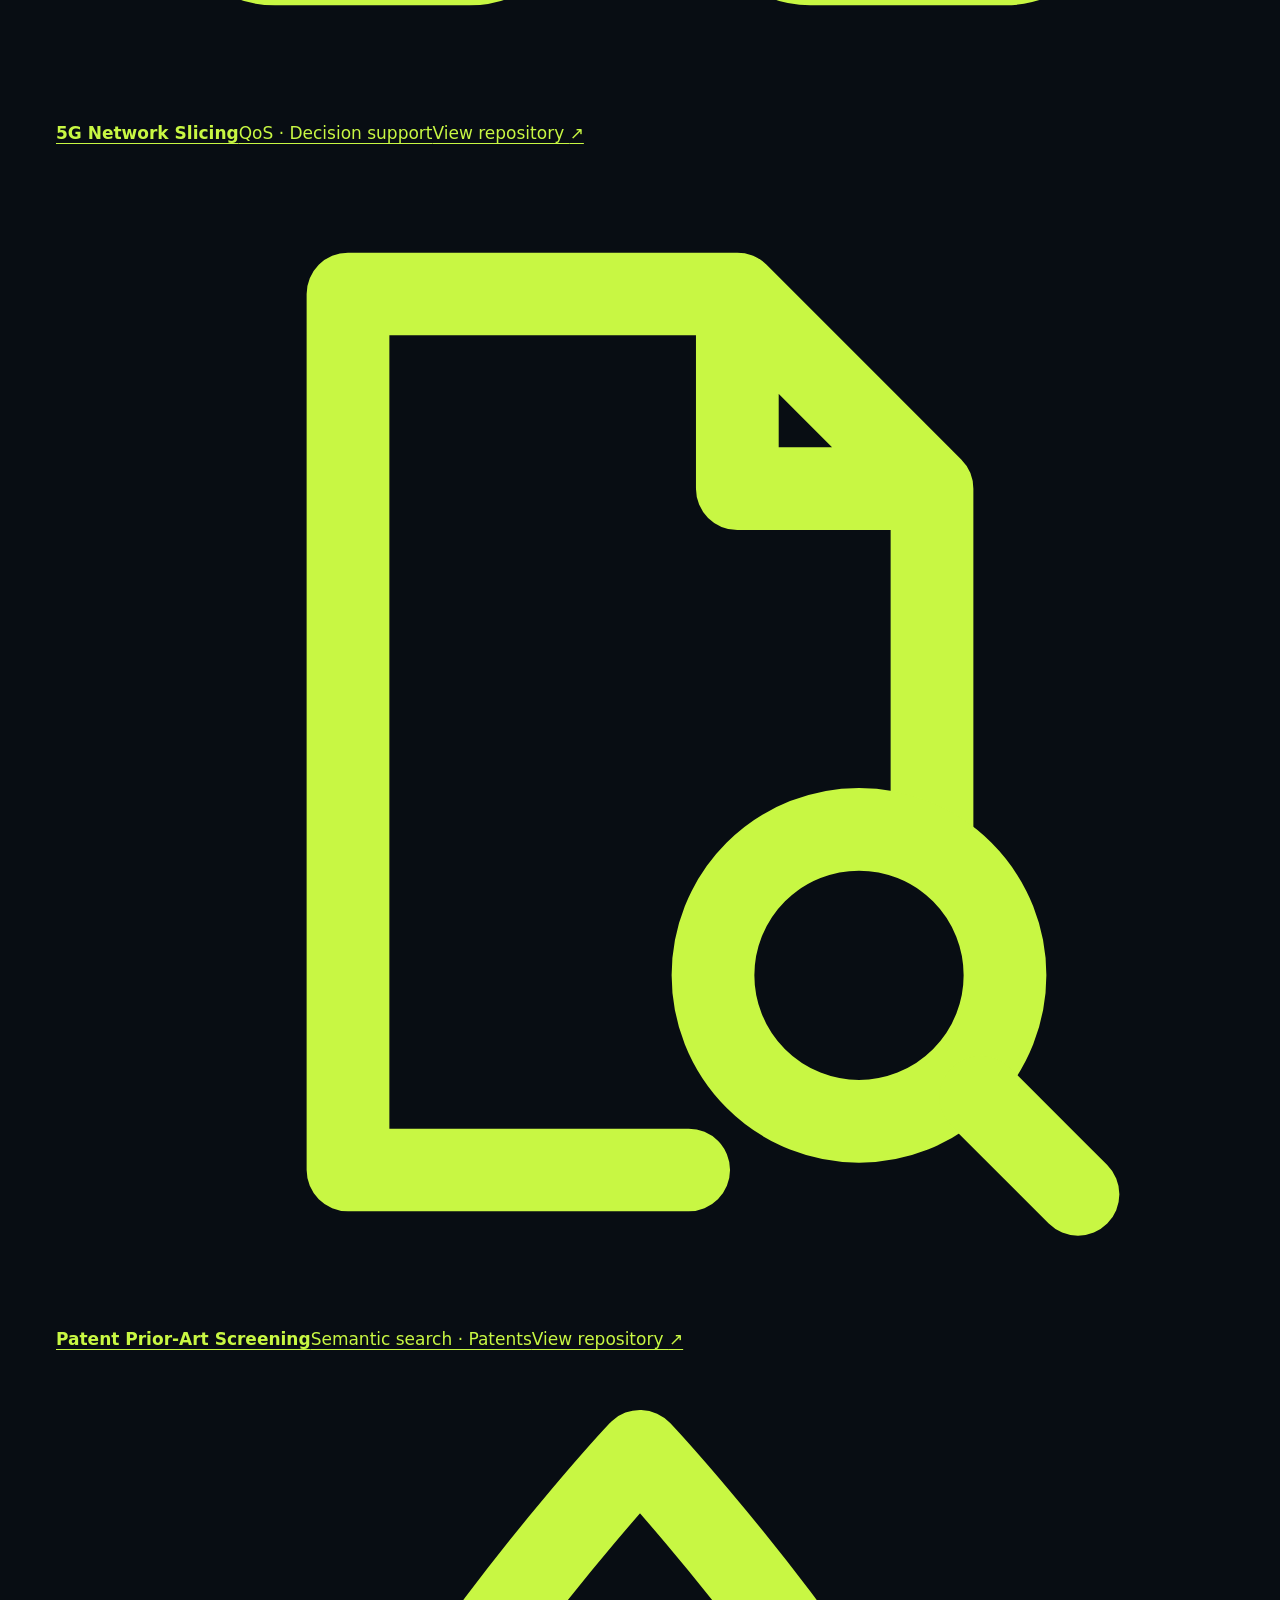
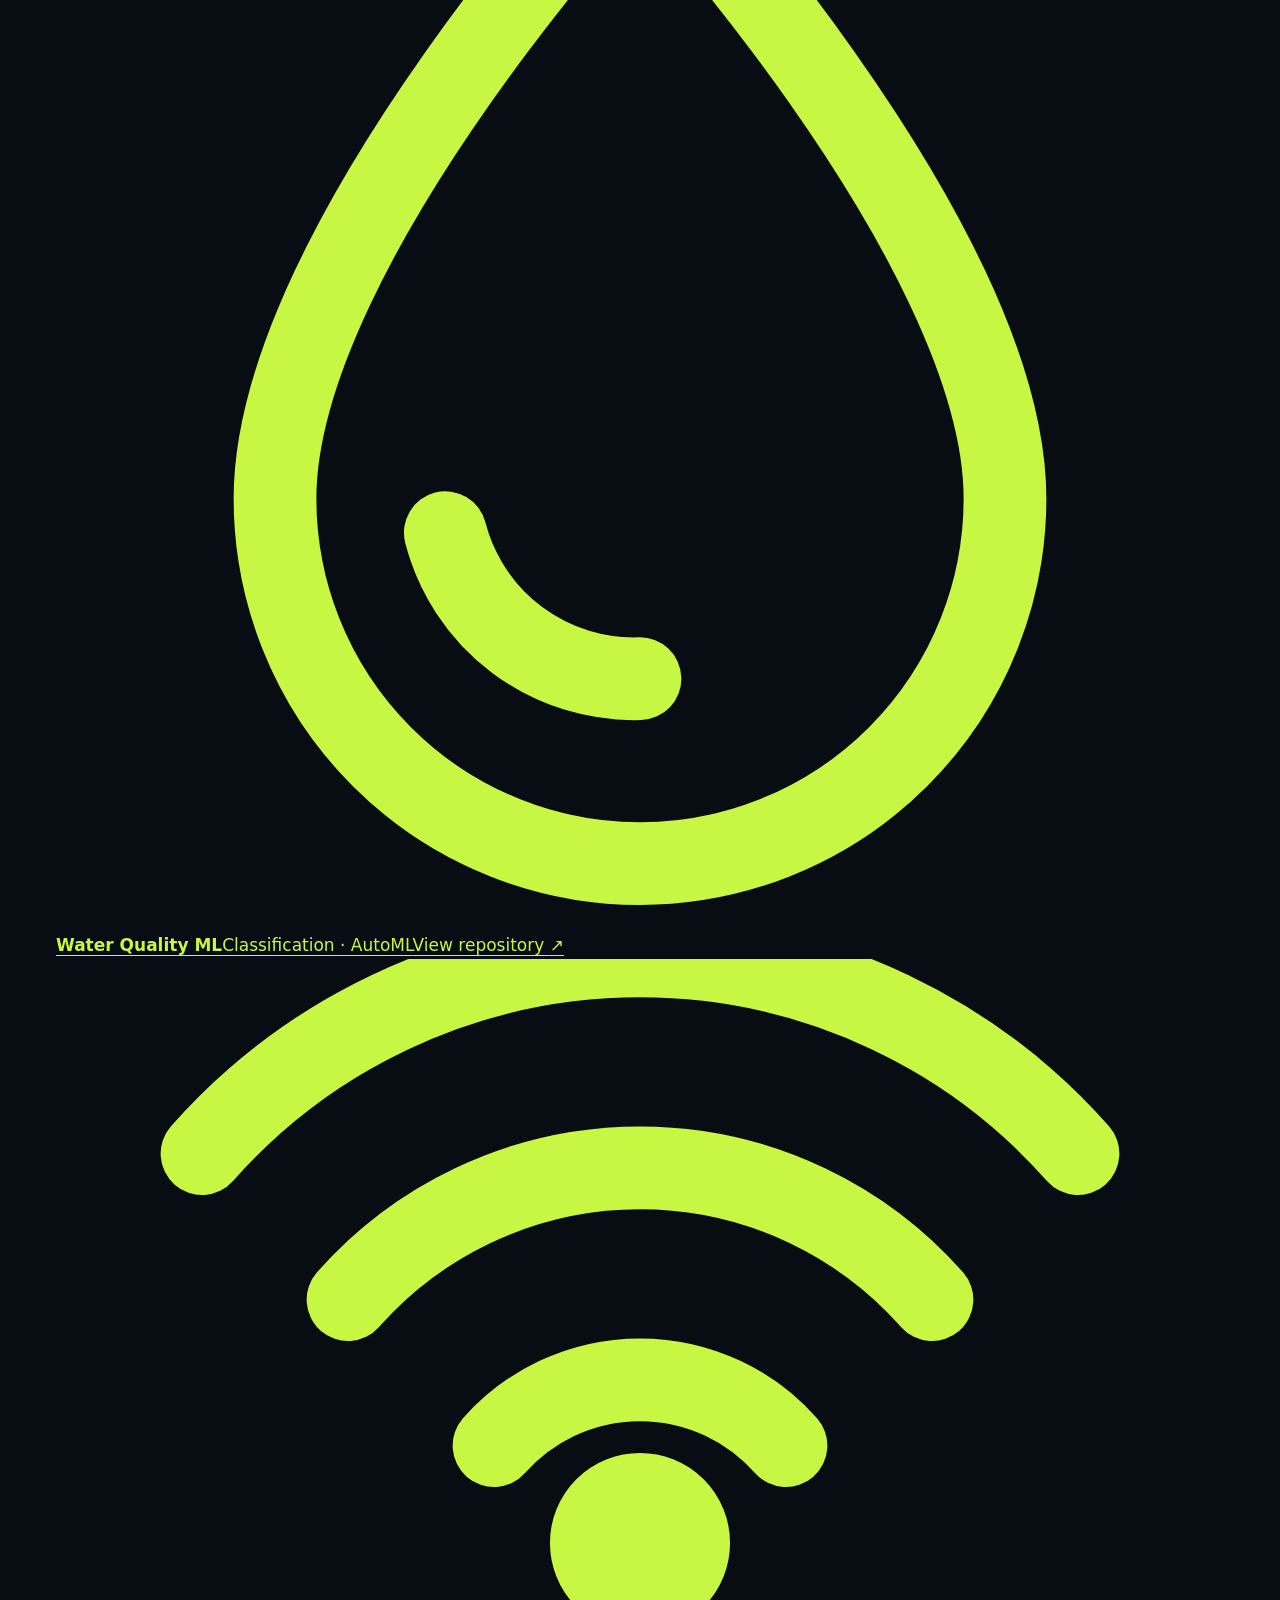
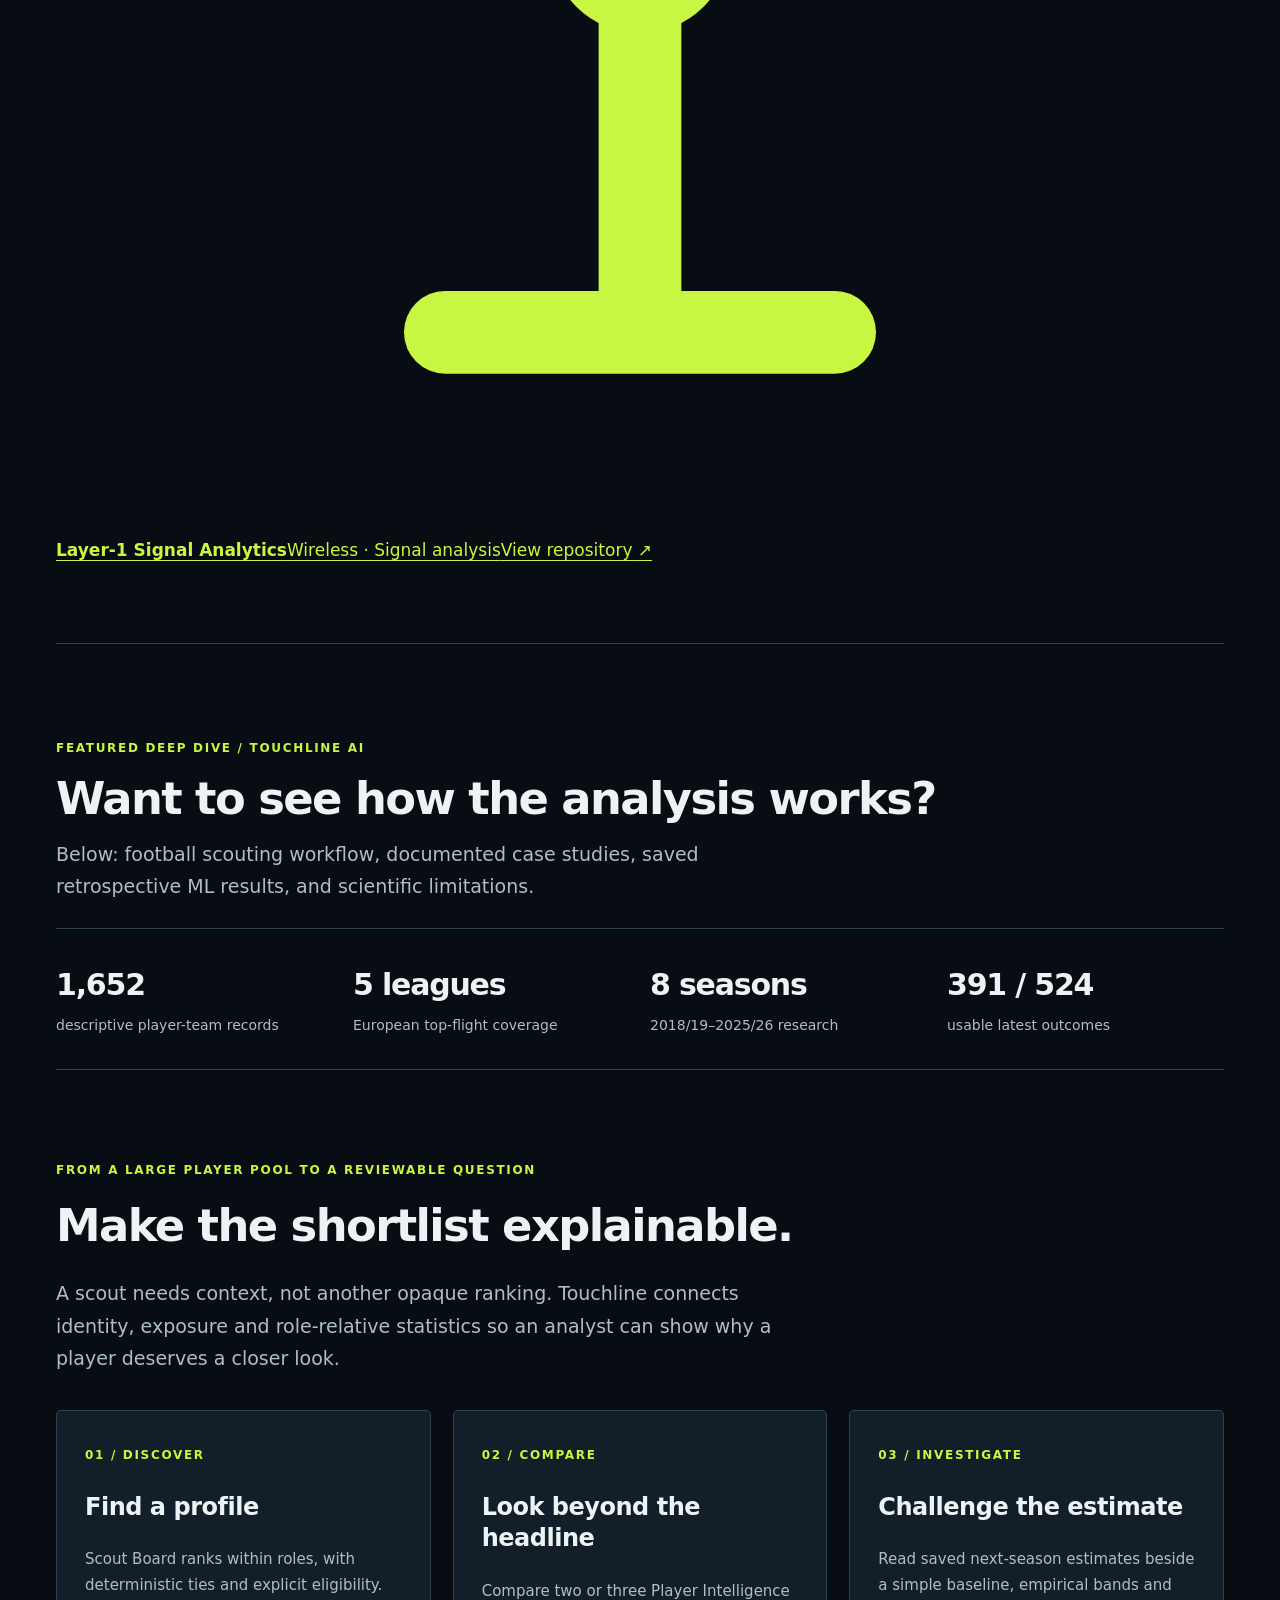
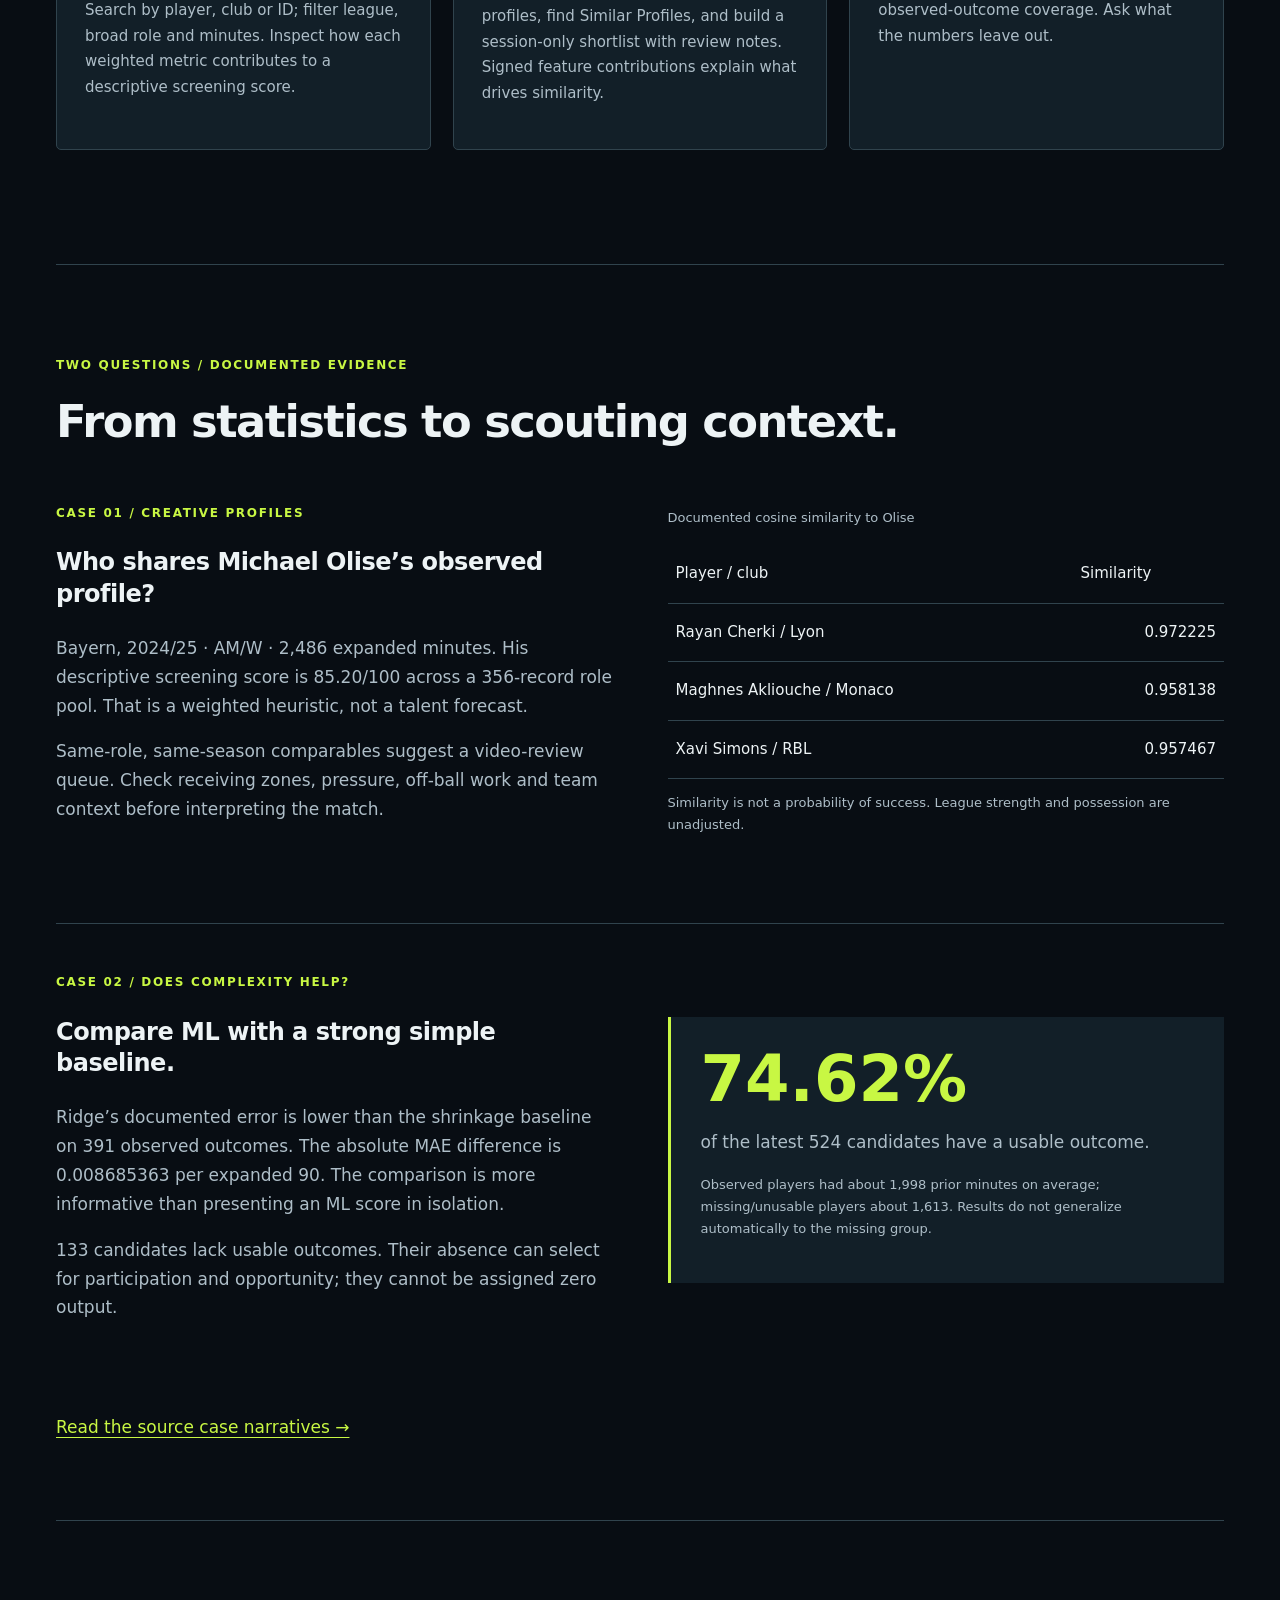
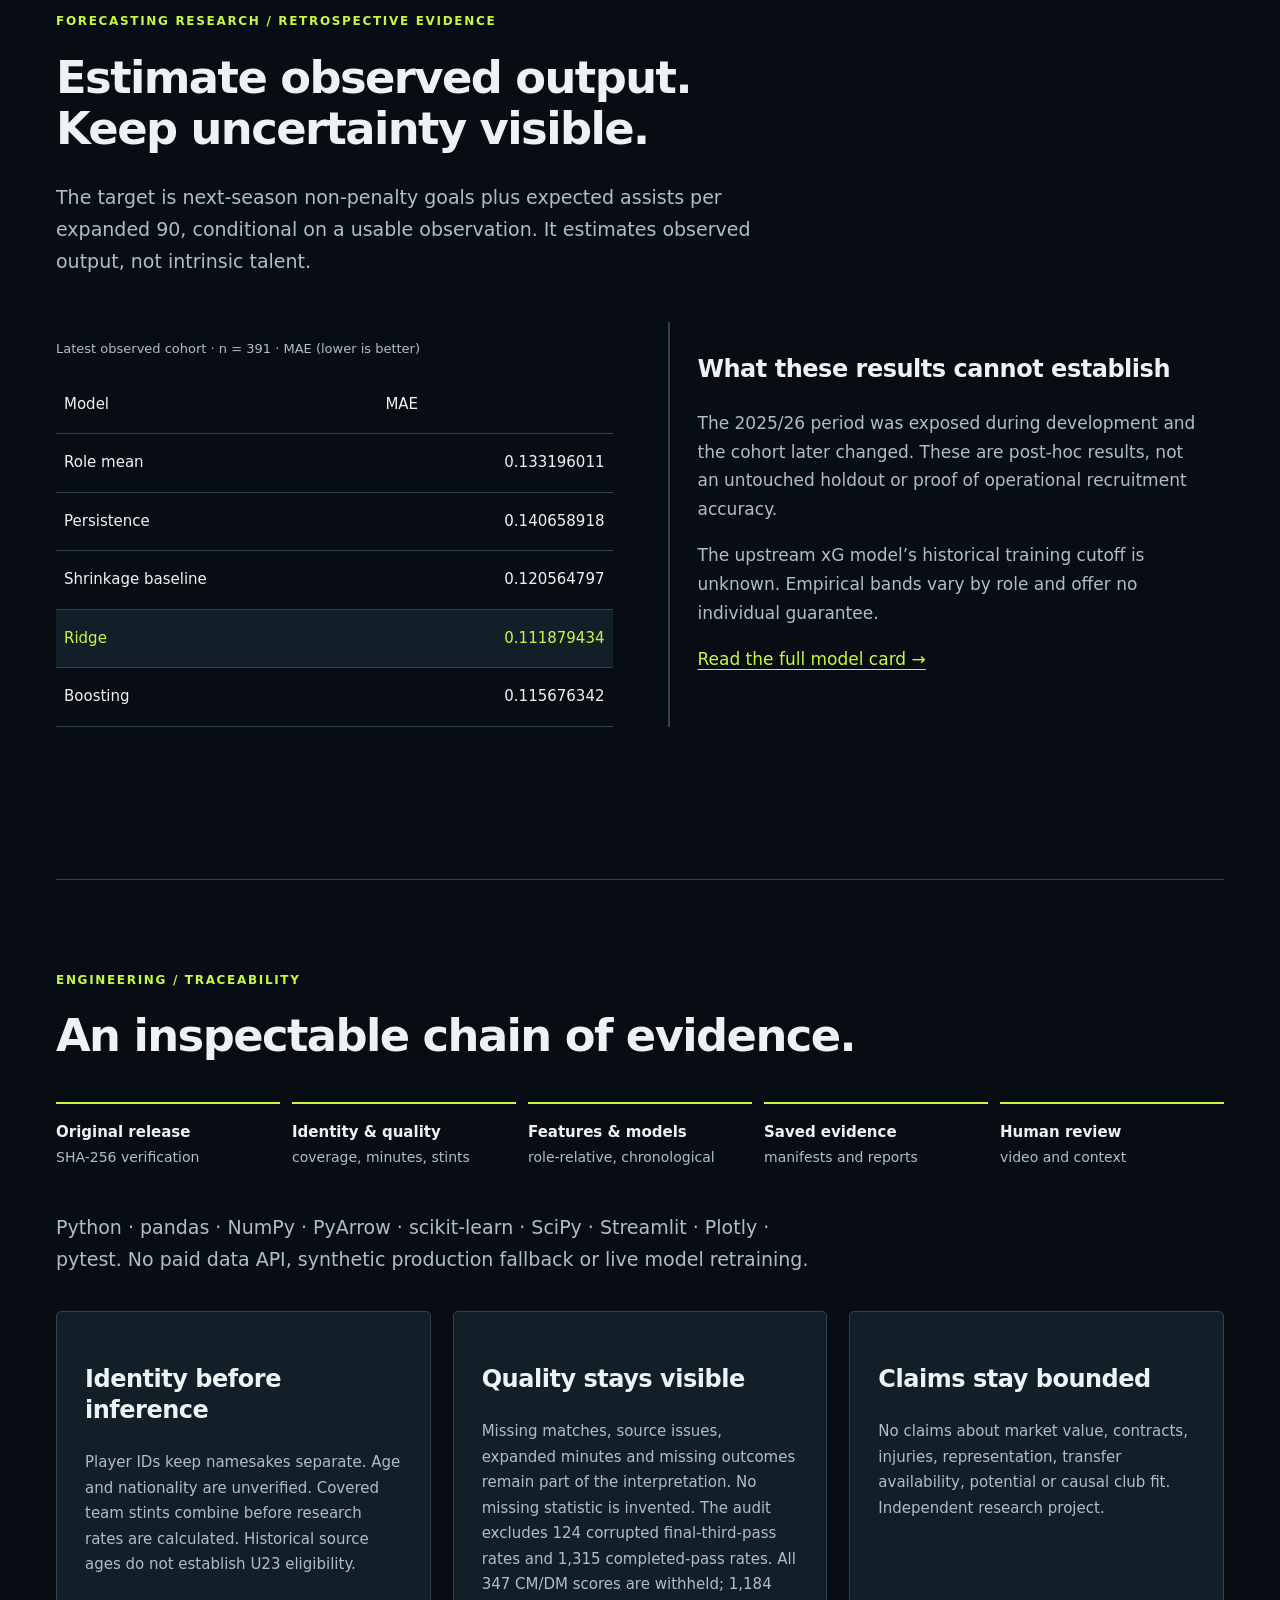
==== commit 9306db9d: "Make portfolio homepage an icon-first GitHub project hub" ====
--- a/index.html
+++ b/index.html
@@ -1,8 +1,8 @@
 <!doctype html>
-<html lang="en"><head><meta charset="utf-8"><meta name="viewport" content="width=device-width,initial-scale=1"><meta name="description" content="Selected public projects in data science, AI, football intelligence, telecommunications, predictive maintenance, and scientific analytics."><title>MRTRauf — Data Science & AI Portfolio</title><link rel="stylesheet" href="style.css"><script src="config.js" defer></script><script src="site.js" defer></script><meta property="og:title" content="MRTRauf — Data Science & AI Portfolio"><meta property="og:description" content="Explore public data science and AI projects: football intelligence, network analytics, predictive maintenance, research tools, and machine learning."><meta property="og:type" content="website"><meta name="twitter:card" content="summary"><meta name="theme-color" content="#080d13"><link rel="icon" href="favicon.svg" type="image/svg+xml"></head>
-<body><a class="skip" href="#main">Skip to content</a><header><a class="brand" href="#main">MRTRAUF<span> / DATA & AI PORTFOLIO</span></a><nav aria-label="Main navigation"><a href="#projects">Projects</a><a href="#touchline">Touchline AI</a><a href="#research">Research</a><a href="https://github.com/MRTRauf">GitHub profile</a></nav></header>
-<main id="main"><section class="hero"><div><p class="eyebrow">MRTRAUF / SELECTED SOFTWARE & RESEARCH</p><h1>Build with data.<br>Find the signal.<br><em>Show the evidence.</em></h1><p class="intro">A portfolio of public projects spanning football intelligence, predictive maintenance, telecommunications, scientific discovery, and applied machine learning. Explore the tools, inspect the code, and see how each problem is approached.</p><div class="actions"><a class="button" href="#projects">Explore projects <span aria-hidden="true">↗</span></a><a class="secondary" href="#touchline">Featured: Touchline AI</a></div><p class="small">Independently developed project showcases · source repositories linked below</p></div><div class="hero-feature"><p class="eyebrow">FEATURED PROJECT / TOUCHLINE AI</p><div class="pitch" role="img" aria-label="Conceptual football pitch illustration for the Touchline AI project; not measured player tracking data"><div class="half"></div><div class="circle"></div><div class="box left"></div><div class="box right"></div><span class="point p1"></span><span class="point p2"></span><span class="point p3"></span><span class="point p4"></span><span class="point p5"></span><p>OBSERVE → COMPARE → QUESTION</p></div><p class="hero-feature-caption">Football player intelligence · descriptive scouting · retrospective ML</p></div></section>
-<section id="projects"><p class="eyebrow">PUBLIC REPOSITORIES / SELECTED WORK</p><div class="section-topline"><div><h2>Projects built to be explored.</h2><p class="lead">A selection of public repositories across sports analytics, engineering, and machine learning. Each card links to the actual source; external demos may have their own availability limits.</p></div><a class="section-more" href="https://github.com/MRTRauf?tab=repositories">All public repositories ↗</a></div><div class="project-grid"><article class="project-card"><p class="project-category">Football analytics / Featured</p><span class="project-index">01</span><h3>Touchline AI</h3><p>Player scouting workspace with role-aware rankings, explainable statistical similarity, comparisons, and saved retrospective forecasting evidence.</p><p class="project-tags">Python · Streamlit · ML</p><div class="project-links"><a class="project-link-primary" href="https://github.com/MRTRauf/touchline-ai">View source <span aria-hidden="true">↗</span></a><a href="#touchline">Project deep dive <span aria-hidden="true">↗</span></a></div></article><article class="project-card"><p class="project-category">Football analytics / Data engineering</p><span class="project-index">02</span><h3>ClubOps Intelligence</h3><p>Historical football analytics pipeline with an interactive dashboard, Excel reporting, and traceable briefings.</p><p class="project-tags">Python · Reporting · Dashboard</p><div class="project-links"><a class="project-link-primary" href="https://github.com/MRTRauf/clubops-intelligence-public">View source <span aria-hidden="true">↗</span></a><a href="https://mrtrauf.github.io/clubops-intelligence-public/">Project site <span aria-hidden="true">↗</span></a></div></article><article class="project-card"><p class="project-category">Telecommunications / Anomaly detection</p><span class="project-index">03</span><h3>Network KPI Anomaly Detector</h3><p>Anomaly detection for network KPI time series, designed to support earlier investigation of operational incidents.</p><p class="project-tags">Network analytics · ML</p><div class="project-links"><a class="project-link-primary" href="https://github.com/MRTRauf/network-kpi-anomaly-detector">View source <span aria-hidden="true">↗</span></a><a href="https://network-kpi-anomaly-detector.streamlit.app/">Demo link <span aria-hidden="true">↗</span></a></div></article><article class="project-card"><p class="project-category">Industrial AI / Predictive maintenance</p><span class="project-index">04</span><h3>Predictive Maintenance RUL</h3><p>Reproducible remaining-useful-life baseline on NASA CMAPSS data with a Streamlit triage dashboard and exportable alerts.</p><p class="project-tags">Python · RUL · NASA CMAPSS</p><div class="project-links"><a class="project-link-primary" href="https://github.com/MRTRauf/predictive-maintenance-rul">View source <span aria-hidden="true">↗</span></a><a href="https://pred-maintenance-rul-rauf.streamlit.app/">Demo link <span aria-hidden="true">↗</span></a></div></article><article class="project-card"><p class="project-category">Research intelligence / NLP</p><span class="project-index">05</span><h3>Science Trend Radar</h3><p>Explore research trends from OpenAlex using TF-IDF, clustering, and an interactive Streamlit dashboard.</p><p class="project-tags">OpenAlex · TF-IDF · KMeans</p><div class="project-links"><a class="project-link-primary" href="https://github.com/MRTRauf/science-trend-radar">View source <span aria-hidden="true">↗</span></a><a href="https://science-trend-rauf.streamlit.app/">Demo link <span aria-hidden="true">↗</span></a></div></article><article class="project-card"><p class="project-category">Telecommunications / Decision support</p><span class="project-index">06</span><h3>5G Network Slicing</h3><p>Interactive decision support translating service requirements and QoS characteristics into interpretable slice suggestions.</p><p class="project-tags">5G · QoS · Streamlit</p><div class="project-links"><a class="project-link-primary" href="https://github.com/MRTRauf/network-slicing-decision-support-tool">View source <span aria-hidden="true">↗</span></a><a href="https://network-slicing-rauf.streamlit.app/">Demo link <span aria-hidden="true">↗</span></a></div></article><article class="project-card"><p class="project-category">Patent intelligence / Search</p><span class="project-index">07</span><h3>Patent Prior-Art Screening</h3><p>Semantic patent search and prior-art screening using The Lens data, with explainable relevance signals.</p><p class="project-tags">Semantic search · Information retrieval</p><div class="project-links"><a class="project-link-primary" href="https://github.com/MRTRauf/patent_prior_screening">View source <span aria-hidden="true">↗</span></a></div></article><article class="project-card"><p class="project-category">Applied ML / Classification</p><span class="project-index">08</span><h3>Drinking Water Quality Prediction</h3><p>AutoML-based drinking-water feasibility classification experiments using PyCaret and XGBoost.</p><p class="project-tags">PyCaret · XGBoost · Classification</p><div class="project-links"><a class="project-link-primary" href="https://github.com/MRTRauf/drinking-water-quality-prediction">View source <span aria-hidden="true">↗</span></a></div></article><article class="project-card"><p class="project-category">Signal processing / ML readiness</p><span class="project-index">09</span><h3>Layer-1 Signal Analytics</h3><p>RadioML IQ data diagnostics covering constellation plots, spectral density, EVM, and SNR before model training.</p><p class="project-tags">Wireless · Signal processing · RadioML</p><div class="project-links"><a class="project-link-primary" href="https://github.com/MRTRauf/l1-ml-signal-analytics">View source <span aria-hidden="true">↗</span></a></div></article></div></section><div class="featured-intro"><p class="eyebrow">FEATURED DEEP DIVE / TOUCHLINE AI</p><h2>Football player intelligence, open to scrutiny.</h2><p class="lead">The sections below examine one featured project in detail: its scouting workflow, historical evidence, limits, and data-quality choices.</p></div><div class="stats" aria-label="Documented research scope"><div><strong>1,652</strong><span>descriptive player-team records</span></div><div><strong>5 leagues</strong><span>European top-flight coverage</span></div><div><strong>8 seasons</strong><span>2018/19–2025/26 research</span></div><div><strong>391 / 524</strong><span>usable latest outcomes</span></div></div>
+<html lang="en"><head><meta charset="utf-8"><meta name="viewport" content="width=device-width,initial-scale=1"><meta name="description" content="Portfolio project hub: click icon tiles to explore open GitHub repositories across data science, AI, telecommunications and football analytics."><title>MRTRauf — Data Science & AI Portfolio</title><link rel="stylesheet" href="style.css"><script src="config.js" defer></script><script src="site.js" defer></script><meta property="og:title" content="MRTRauf — Data Science & AI Portfolio"><meta property="og:description" content="Explore project icons linking to public GitHub repositories in data science, football intelligence, telecommunications and applied machine learning."><meta property="og:type" content="website"><meta name="twitter:card" content="summary"><meta name="theme-color" content="#080d13"><link rel="icon" href="favicon.svg" type="image/svg+xml"></head>
+<body><a class="skip" href="#main">Skip to content</a><header><a class="brand" href="#main">MRTRAUF<span> / DATA & AI PORTFOLIO</span></a><nav aria-label="Main navigation"><a href="#projects">Project icons</a><a href="#touchline">Touchline AI</a><a href="#research">Research</a><a href="https://github.com/MRTRauf">GitHub profile</a></nav></header>
+<main id="main"><section class="hero hub-hero"><div><p class="eyebrow">MRTRAUF / SOFTWARE · DATA SCIENCE · AI</p><h1>My projects.<br><em>One place.</em></h1><p class="intro">Explore my public work in football intelligence, machine learning, telecommunications and research analytics. Select any project icon to open its GitHub repository.</p></div><div class="hub-hero-mark"><strong>09</strong><span>Selected public projects</span><p>Real repositories · Direct GitHub links</p></div></section>
+<section id="projects" class="hub-projects"><div class="hub-heading"><div><p class="eyebrow">SELECT A PROJECT</p><h2>Explore the repositories</h2><p class="hub-subtitle">Click an icon to view the public GitHub source.</p></div><a class="section-more" href="https://github.com/MRTRauf?tab=repositories">All repositories ↗</a></div><svg class="icon-sprite" xmlns="http://www.w3.org/2000/svg" aria-hidden="true" focusable="false" width="0" height="0"><defs><symbol id="hub-icon-football" viewBox="0 0 24 24" fill="none" stroke="currentColor" stroke-width="1.7" stroke-linecap="round" stroke-linejoin="round"><circle cx="12" cy="12" r="9"/><path d="m12 7 4 3-1.5 4.5h-5L8 10z"/><path d="M12 7V3M16 10l3.5-1M14.5 14.5l2 4M9.5 14.5l-2 4M8 10 4.5 9"/></symbol><symbol id="hub-icon-pitch" viewBox="0 0 24 24" fill="none" stroke="currentColor" stroke-width="1.7" stroke-linecap="round" stroke-linejoin="round"><rect x="3" y="5" width="18" height="14" rx="1.8"/><path d="M12 5v14"/><circle cx="12" cy="12" r="3"/><path d="M3 9h3v6H3M21 9h-3v6h3"/></symbol><symbol id="hub-icon-network" viewBox="0 0 24 24" fill="none" stroke="currentColor" stroke-width="1.7" stroke-linecap="round" stroke-linejoin="round"><path d="M4 18V6m0 12h16"/><path d="m6 14 4-5 4 3 5-7"/><circle cx="10" cy="9" r="1"/><circle cx="14" cy="12" r="1"/><circle cx="19" cy="5" r="1"/></symbol><symbol id="hub-icon-maintenance" viewBox="0 0 24 24" fill="none" stroke="currentColor" stroke-width="1.7" stroke-linecap="round" stroke-linejoin="round"><path d="M14 7a5 5 0 0 0-6.6 6.6L3 17.8A2 2 0 1 0 6.2 21l4.4-4.4A5 5 0 0 0 17 10l-3 2-2-2z"/></symbol><symbol id="hub-icon-radar" viewBox="0 0 24 24" fill="none" stroke="currentColor" stroke-width="1.7" stroke-linecap="round" stroke-linejoin="round"><circle cx="12" cy="12" r="9"/><circle cx="12" cy="12" r="5.5"/><circle cx="12" cy="12" r="1.5"/><path d="m12 12 6.3-6.3M12 3v3M3 12h3"/></symbol><symbol id="hub-icon-slices" viewBox="0 0 24 24" fill="none" stroke="currentColor" stroke-width="1.7" stroke-linecap="round" stroke-linejoin="round"><rect x="3" y="3" width="7" height="7" rx="1.5"/><rect x="14" y="3" width="7" height="7" rx="1.5"/><rect x="3" y="14" width="7" height="7" rx="1.5"/><rect x="14" y="14" width="7" height="7" rx="1.5"/><path d="M10 6.5h4M6.5 10v4M17.5 10v4M10 17.5h4"/></symbol><symbol id="hub-icon-patent" viewBox="0 0 24 24" fill="none" stroke="currentColor" stroke-width="1.7" stroke-linecap="round" stroke-linejoin="round"><path d="M6 3h8l4 4v7M14 3v4h4M6 3v18h7"/><circle cx="16.5" cy="17" r="3"/><path d="m19 19.5 2 2"/></symbol><symbol id="hub-icon-droplet" viewBox="0 0 24 24" fill="none" stroke="currentColor" stroke-width="1.7" stroke-linecap="round" stroke-linejoin="round"><path d="M12 2s-7.5 8-7.5 13.3A7.5 7.5 0 0 0 19.5 15.3C19.5 10 12 2 12 2Z"/><path d="M8 16a4 4 0 0 0 4 3"/></symbol><symbol id="hub-icon-signal" viewBox="0 0 24 24" fill="none" stroke="currentColor" stroke-width="1.7" stroke-linecap="round" stroke-linejoin="round"><path d="M12 20v-8M8 20h8M9 10a4 4 0 0 1 6 0M6 7a8 8 0 0 1 12 0M3 4a12 12 0 0 1 18 0"/><circle cx="12" cy="12" r="1"/></symbol></defs></svg><div class="hub-grid"><a class="hub-tile" data-tone="lime" href="https://github.com/MRTRauf/touchline-ai" aria-label="Open Touchline AI public GitHub repository"><span class="hub-icon"><svg viewBox="0 0 24 24" aria-hidden="true" focusable="false"><use href="#hub-icon-football"></use></svg></span><strong>Touchline AI</strong><span class="hub-tag">Football scouting · ML</span><span class="hub-goto">View repository <span aria-hidden="true">↗</span></span></a><a class="hub-tile" data-tone="teal" href="https://github.com/MRTRauf/clubops-intelligence-public" aria-label="Open ClubOps Intelligence public GitHub repository"><span class="hub-icon"><svg viewBox="0 0 24 24" aria-hidden="true" focusable="false"><use href="#hub-icon-pitch"></use></svg></span><strong>ClubOps Intelligence</strong><span class="hub-tag">Football operations · Analytics</span><span class="hub-goto">View repository <span aria-hidden="true">↗</span></span></a><a class="hub-tile" data-tone="blue" href="https://github.com/MRTRauf/network-kpi-anomaly-detector" aria-label="Open Network KPI Detector public GitHub repository"><span class="hub-icon"><svg viewBox="0 0 24 24" aria-hidden="true" focusable="false"><use href="#hub-icon-network"></use></svg></span><strong>Network KPI Detector</strong><span class="hub-tag">Anomaly detection · Networks</span><span class="hub-goto">View repository <span aria-hidden="true">↗</span></span></a><a class="hub-tile" data-tone="orange" href="https://github.com/MRTRauf/predictive-maintenance-rul" aria-label="Open Predictive Maintenance public GitHub repository"><span class="hub-icon"><svg viewBox="0 0 24 24" aria-hidden="true" focusable="false"><use href="#hub-icon-maintenance"></use></svg></span><strong>Predictive Maintenance</strong><span class="hub-tag">Remaining useful life · ML</span><span class="hub-goto">View repository <span aria-hidden="true">↗</span></span></a><a class="hub-tile" data-tone="violet" href="https://github.com/MRTRauf/science-trend-radar" aria-label="Open Science Trend Radar public GitHub repository"><span class="hub-icon"><svg viewBox="0 0 24 24" aria-hidden="true" focusable="false"><use href="#hub-icon-radar"></use></svg></span><strong>Science Trend Radar</strong><span class="hub-tag">Research trends · NLP</span><span class="hub-goto">View repository <span aria-hidden="true">↗</span></span></a><a class="hub-tile" data-tone="blue" href="https://github.com/MRTRauf/network-slicing-decision-support-tool" aria-label="Open 5G Network Slicing public GitHub repository"><span class="hub-icon"><svg viewBox="0 0 24 24" aria-hidden="true" focusable="false"><use href="#hub-icon-slices"></use></svg></span><strong>5G Network Slicing</strong><span class="hub-tag">QoS · Decision support</span><span class="hub-goto">View repository <span aria-hidden="true">↗</span></span></a><a class="hub-tile" data-tone="teal" href="https://github.com/MRTRauf/patent_prior_screening" aria-label="Open Patent Prior-Art Screening public GitHub repository"><span class="hub-icon"><svg viewBox="0 0 24 24" aria-hidden="true" focusable="false"><use href="#hub-icon-patent"></use></svg></span><strong>Patent Prior-Art Screening</strong><span class="hub-tag">Semantic search · Patents</span><span class="hub-goto">View repository <span aria-hidden="true">↗</span></span></a><a class="hub-tile" data-tone="blue" href="https://github.com/MRTRauf/drinking-water-quality-prediction" aria-label="Open Water Quality ML public GitHub repository"><span class="hub-icon"><svg viewBox="0 0 24 24" aria-hidden="true" focusable="false"><use href="#hub-icon-droplet"></use></svg></span><strong>Water Quality ML</strong><span class="hub-tag">Classification · AutoML</span><span class="hub-goto">View repository <span aria-hidden="true">↗</span></span></a><a class="hub-tile" data-tone="violet" href="https://github.com/MRTRauf/l1-ml-signal-analytics" aria-label="Open Layer-1 Signal Analytics public GitHub repository"><span class="hub-icon"><svg viewBox="0 0 24 24" aria-hidden="true" focusable="false"><use href="#hub-icon-signal"></use></svg></span><strong>Layer-1 Signal Analytics</strong><span class="hub-tag">Wireless · Signal analysis</span><span class="hub-goto">View repository <span aria-hidden="true">↗</span></span></a></div></section><div class="featured-intro"><p class="eyebrow">FEATURED DEEP DIVE / TOUCHLINE AI</p><h2>Want to see how the analysis works?</h2><p class="lead">Below: football scouting workflow, documented case studies, saved retrospective ML results, and scientific limitations.</p></div><div class="stats" aria-label="Documented research scope"><div><strong>1,652</strong><span>descriptive player-team records</span></div><div><strong>5 leagues</strong><span>European top-flight coverage</span></div><div><strong>8 seasons</strong><span>2018/19–2025/26 research</span></div><div><strong>391 / 524</strong><span>usable latest outcomes</span></div></div>
 <section id="touchline"><p class="eyebrow">FROM A LARGE PLAYER POOL TO A REVIEWABLE QUESTION</p><h2>Make the shortlist explainable.</h2><p class="lead">A scout needs context, not another opaque ranking. Touchline connects identity, exposure and role-relative statistics so an analyst can show why a player deserves a closer look.</p><div class="grid"><article><span class="number">01 / DISCOVER</span><h3>Find a profile</h3><p>Scout Board ranks within roles, with deterministic ties and explicit eligibility. Search by player, club or ID; filter league, broad role and minutes. Inspect how each weighted metric contributes to a descriptive screening score.</p></article><article><span class="number">02 / COMPARE</span><h3>Look beyond the headline</h3><p>Compare two or three Player Intelligence profiles, find Similar Profiles, and build a session-only shortlist with review notes. Signed feature contributions explain what drives similarity.</p></article><article><span class="number">03 / INVESTIGATE</span><h3>Challenge the estimate</h3><p>Read saved next-season estimates beside a simple baseline, empirical bands and observed-outcome coverage. Ask what the numbers leave out.</p></article></div></section>
 <section id="cases"><p class="eyebrow">TWO QUESTIONS / DOCUMENTED EVIDENCE</p><h2>From statistics to scouting context.</h2><article class="case"><div><p class="number">CASE 01 / CREATIVE PROFILES</p><h3>Who shares Michael Olise’s observed profile?</h3><p>Bayern, 2024/25 · AM/W · 2,486 expanded minutes. His descriptive screening score is 85.20/100 across a 356-record role pool. That is a weighted heuristic, not a talent forecast.</p><p>Same-role, same-season comparables suggest a video-review queue. Check receiving zones, pressure, off-ball work and team context before interpreting the match.</p></div><div class="table-wrap"><table><caption>Documented cosine similarity to Olise</caption><thead><tr><th scope="col">Player / club</th><th scope="col">Similarity</th></tr></thead><tbody><tr><th scope="row">Rayan Cherki / Lyon</th><td>0.972225</td></tr><tr><th scope="row">Maghnes Akliouche / Monaco</th><td>0.958138</td></tr><tr><th scope="row">Xavi Simons / RBL</th><td>0.957467</td></tr></tbody></table><p class="small">Similarity is not a probability of success. League strength and possession are unadjusted.</p></div></article>
 <article class="case"><div><p class="number">CASE 02 / DOES COMPLEXITY HELP?</p><h3>Compare ML with a strong simple baseline.</h3><p>Ridge’s documented error is lower than the shrinkage baseline on 391 observed outcomes. The absolute MAE difference is 0.008685363 per expanded 90. The comparison is more informative than presenting an ML score in isolation.</p><p>133 candidates lack usable outcomes. Their absence can select for participation and opportunity; they cannot be assigned zero output.</p></div><div class="finding"><strong>74.62%</strong><p>of the latest 524 candidates have a usable outcome.</p><p class="small">Observed players had about 1,998 prior minutes on average; missing/unusable players about 1,613. Results do not generalize automatically to the missing group.</p></div></article><a class="text-link" href="evidence/case-studies.md">Read the source case narratives →</a></section>
--- a/style.css
+++ b/style.css
@@ -1,3 +1,33 @@
 :root{color-scheme:dark;--bg:#080d13;--panel:#121f28;--ink:#edf3f5;--muted:#aebec8;--accent:#c8f743;--line:#30434d}*{box-sizing:border-box}html{scroll-behavior:smooth;scroll-padding-top:6rem}body{margin:0;background:var(--bg);color:var(--ink);font:17px/1.7 system-ui,sans-serif}a{color:var(--accent);text-underline-offset:.25em}a:hover{color:white}a:focus-visible{outline:3px solid var(--accent);outline-offset:6px}header,main,footer{max-width:1240px;margin:auto;padding:0 36px}header{min-height:96px;display:flex;align-items:center;justify-content:space-between;gap:24px;border-bottom:1px solid var(--line)}.brand{font-weight:850;letter-spacing:.07em;text-decoration:none;color:white}.brand span{font-size:10px;color:var(--muted);margin-left:10px}nav{display:flex;gap:24px;font-size:14px}nav a{text-decoration:none;color:var(--muted)}.skip{position:absolute;left:20px;top:-100px;background:var(--bg);padding:12px;z-index:10}.skip:focus{top:12px}.hero{display:grid;grid-template-columns:1.3fr 1fr;gap:60px;align-items:center;padding:80px 0}.eyebrow,.number{font-size:12px;letter-spacing:.14em;font-weight:700;color:var(--accent)}h1{font-size:clamp(44px,5.4vw,74px);line-height:1.08;letter-spacing:-.055em;margin:24px 0}h1 em{font-style:normal;color:var(--accent)}h2{font-size:clamp(32px,3.5vw,48px);line-height:1.15;letter-spacing:-.035em;margin:20px 0 26px}h3{font-size:24px;line-height:1.3;letter-spacing:-.02em}p{color:var(--muted)}.intro,.lead{max-width:760px;font-size:19px}.actions{display:flex;gap:24px;align-items:center;flex-wrap:wrap;margin:32px 0}.button{background:var(--accent);color:#0b1218;padding:13px 22px;border-radius:4px;text-decoration:none;font-weight:700}.button:hover{background:white;color:#0b1218}.small,small{font-size:13px}.pitch{position:relative;height:330px;border:1px solid #426052;border-radius:8px;background:repeating-linear-gradient(90deg,#142b22 0 55px,#182f26 55px 110px);transform:perspective(900px) rotateY(-8deg);box-shadow:0 25px 80px #0005}.half{position:absolute;left:50%;height:100%;border-left:1px solid #739581}.circle{position:absolute;left:calc(50% - 48px);top:calc(50% - 48px);width:96px;height:96px;border:1px solid #739581;border-radius:50%}.box{position:absolute;top:25%;height:50%;width:17%;border:1px solid #739581}.left{left:0}.right{right:0}.point{position:absolute;width:12px;height:12px;background:var(--accent);border-radius:50%;box-shadow:0 0 0 8px #a4efb018}.p1{left:27%;top:24%}.p2{left:47%;top:58%}.p3{left:65%;top:30%}.p4{left:75%;top:65%}.p5{left:33%;top:74%}.pitch p{position:absolute;top:100%;width:100%;text-align:center;font-size:10px;letter-spacing:.14em}.stats{display:grid;grid-template-columns:repeat(4,1fr);border-block:1px solid var(--line);padding:30px 0;gap:20px}.stats strong{display:block;font-size:30px;letter-spacing:-.04em}.stats span{font-size:12px;color:var(--muted)}section:not(.hero){padding:78px 0;border-bottom:1px solid var(--line)}.grid{display:grid;grid-template-columns:repeat(3,1fr);gap:22px;margin:36px 0}.grid article{background:var(--panel);padding:28px;border:1px solid var(--line);border-radius:5px}.grid p{font-size:15px}.case,.research-layout{display:grid;grid-template-columns:1fr 1fr;gap:55px;margin:44px 0;padding-bottom:30px}.case+.case{border-top:1px solid var(--line);padding-top:36px}.finding{background:var(--panel);padding:30px;align-self:center;border-left:3px solid var(--accent)}.finding strong{font-size:64px;line-height:1;color:var(--accent)}table{width:100%;border-collapse:collapse;font-size:15px}caption{text-align:left;color:var(--muted);font-size:13px;padding:16px 0}th,td{text-align:left;padding:16px 8px;border-bottom:1px solid var(--line)}th{font-weight:500}td:last-child{text-align:right;font-variant-numeric:tabular-nums}.highlight{color:var(--accent);background:var(--panel)}.table-wrap{min-width:0;overflow:auto}aside{padding:8px 28px;border-left:2px solid var(--line)}.pipeline{list-style:none;display:grid;grid-template-columns:repeat(5,1fr);gap:12px;padding:0;margin:40px 0}.pipeline li{border-top:2px solid var(--accent);padding-top:16px;font-weight:600;font-size:15px}.pipeline small{font-weight:400;color:var(--muted)}.availability{max-width:800px}footer{padding-top:45px;padding-bottom:45px;font-size:13px}footer p{max-width:950px}@media(max-width:850px){header{flex-direction:column;align-items:flex-start;padding-top:22px;padding-bottom:22px;gap:15px}.hero{grid-template-columns:1fr;padding-top:48px}.pitch{height:260px;max-width:500px;width:100%;margin-bottom:20px;transform:none}.grid{grid-template-columns:1fr}.case,.research-layout{grid-template-columns:1fr;gap:20px}.pipeline{grid-template-columns:repeat(2,1fr)}.stats{grid-template-columns:repeat(2,1fr)}header,main,footer{padding-left:22px;padding-right:22px}.brand span{display:none}nav{gap:18px;flex-wrap:wrap}section:not(.hero){padding:50px 0}aside{padding-left:18px}}@media(prefers-reduced-motion:reduce){html{scroll-behavior:auto}}
 
 button:focus-visible,a:focus-visible{outline:3px solid #35eac4;outline-offset:4px}.button{color:#080d13}.button:hover{color:#080d13}.pipeline small,.stats span{font-size:14px}
+
+
+/* Multi-project portfolio hub */
+.hero-feature{min-width:0}
+.hero-feature>.eyebrow{margin:0 0 18px}
+.hero-feature .pitch{width:100%;height:290px}
+.hero-feature-caption{margin:18px 0 0;color:var(--muted);font-size:14px;letter-spacing:.02em}
+.section-topline{display:flex;align-items:end;justify-content:space-between;gap:30px;flex-wrap:wrap}
+.section-topline h2{margin-bottom:10px}
+.section-topline .lead{margin:0}
+.section-more{flex:0 0 auto;font-weight:700;font-size:14px;white-space:nowrap}
+.project-grid{display:grid;grid-template-columns:repeat(3,minmax(0,1fr));gap:18px;margin-top:38px}
+.project-card{position:relative;display:flex;flex-direction:column;min-width:0;min-height:340px;padding:26px;border:1px solid #344852;border-radius:14px;background:linear-gradient(155deg,#172630,#111b24);transition:transform .18s ease,border-color .18s ease}
+.project-card:hover,.project-card:focus-within{border-color:#9cc644;transform:translateY(-2px)}
+.project-card .project-category{margin:0 36px 18px 0;color:var(--accent);font-size:11px;line-height:1.5;text-transform:uppercase;letter-spacing:.105em;font-weight:800}
+.project-index{position:absolute;top:24px;right:26px;color:#aebec8;font-size:13px;font-variant-numeric:tabular-nums}
+.project-card h3{margin:0 0 12px;font-size:23px;color:#f1f7f4}
+.project-card>p:not(.project-category):not(.project-tags){margin:0;color:#becfd2;font-size:15px;line-height:1.65}
+.project-card .project-tags{font-size:12px;color:#b4e5cd;margin:18px 0 24px;letter-spacing:.015em}
+.project-links{display:flex;align-items:center;flex-wrap:wrap;gap:11px;margin-top:auto}
+.project-links a{font-size:13px;font-weight:750;text-decoration:none;line-height:1.4}
+.project-links a:hover{text-decoration:underline}
+.project-links .project-link-primary{background:var(--accent);color:#101820;border-radius:6px;padding:10px 12px}
+.project-links .project-link-primary:hover{background:#e9ffac;color:#101820;text-decoration:none}
+.featured-intro{padding-top:82px}
+.featured-intro h2{margin:14px 0}
+.featured-intro .lead{margin:0 0 25px}
+@media(max-width:1060px){.project-grid{grid-template-columns:repeat(2,minmax(0,1fr))}}
+@media(max-width:650px){.hero-feature .pitch{height:240px}.project-grid{grid-template-columns:minmax(0,1fr);gap:14px;margin-top:25px}.project-card{min-height:0;padding:22px}.project-card h3{font-size:22px}.featured-intro{padding-top:55px}.section-topline{gap:16px}.section-more{white-space:normal}}
+@media(prefers-reduced-motion:reduce){.project-card{transition:none}.project-card:hover,.project-card:focus-within{transform:none}}
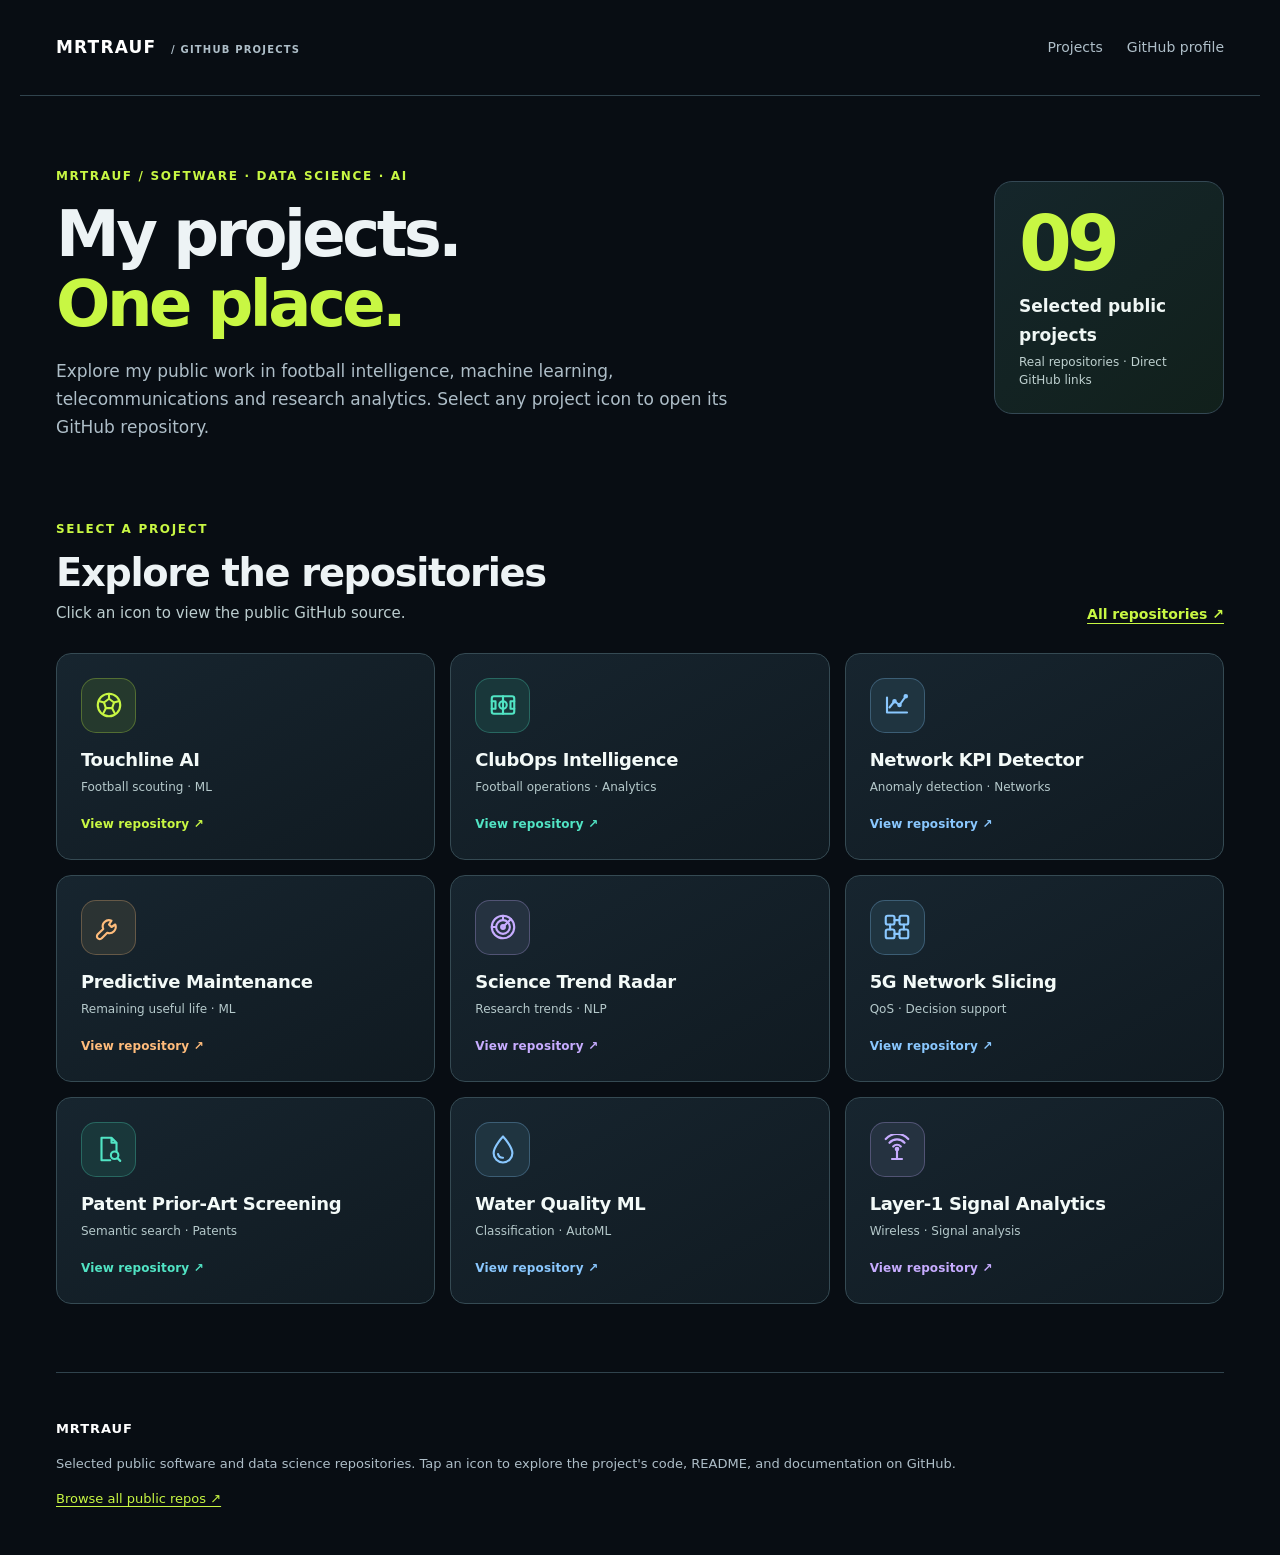
==== commit e5b3b10d: "Keep GitHub Pages homepage strictly a clickable icon gallery" ====
--- a/index.html
+++ b/index.html
@@ -1,12 +1,35 @@
 <!doctype html>
-<html lang="en"><head><meta charset="utf-8"><meta name="viewport" content="width=device-width,initial-scale=1"><meta name="description" content="Portfolio project hub: click icon tiles to explore open GitHub repositories across data science, AI, telecommunications and football analytics."><title>MRTRauf — Data Science & AI Portfolio</title><link rel="stylesheet" href="style.css"><script src="config.js" defer></script><script src="site.js" defer></script><meta property="og:title" content="MRTRauf — Data Science & AI Portfolio"><meta property="og:description" content="Explore project icons linking to public GitHub repositories in data science, football intelligence, telecommunications and applied machine learning."><meta property="og:type" content="website"><meta name="twitter:card" content="summary"><meta name="theme-color" content="#080d13"><link rel="icon" href="favicon.svg" type="image/svg+xml"></head>
-<body><a class="skip" href="#main">Skip to content</a><header><a class="brand" href="#main">MRTRAUF<span> / DATA & AI PORTFOLIO</span></a><nav aria-label="Main navigation"><a href="#projects">Project icons</a><a href="#touchline">Touchline AI</a><a href="#research">Research</a><a href="https://github.com/MRTRauf">GitHub profile</a></nav></header>
-<main id="main"><section class="hero hub-hero"><div><p class="eyebrow">MRTRAUF / SOFTWARE · DATA SCIENCE · AI</p><h1>My projects.<br><em>One place.</em></h1><p class="intro">Explore my public work in football intelligence, machine learning, telecommunications and research analytics. Select any project icon to open its GitHub repository.</p></div><div class="hub-hero-mark"><strong>09</strong><span>Selected public projects</span><p>Real repositories · Direct GitHub links</p></div></section>
-<section id="projects" class="hub-projects"><div class="hub-heading"><div><p class="eyebrow">SELECT A PROJECT</p><h2>Explore the repositories</h2><p class="hub-subtitle">Click an icon to view the public GitHub source.</p></div><a class="section-more" href="https://github.com/MRTRauf?tab=repositories">All repositories ↗</a></div><svg class="icon-sprite" xmlns="http://www.w3.org/2000/svg" aria-hidden="true" focusable="false" width="0" height="0"><defs><symbol id="hub-icon-football" viewBox="0 0 24 24" fill="none" stroke="currentColor" stroke-width="1.7" stroke-linecap="round" stroke-linejoin="round"><circle cx="12" cy="12" r="9"/><path d="m12 7 4 3-1.5 4.5h-5L8 10z"/><path d="M12 7V3M16 10l3.5-1M14.5 14.5l2 4M9.5 14.5l-2 4M8 10 4.5 9"/></symbol><symbol id="hub-icon-pitch" viewBox="0 0 24 24" fill="none" stroke="currentColor" stroke-width="1.7" stroke-linecap="round" stroke-linejoin="round"><rect x="3" y="5" width="18" height="14" rx="1.8"/><path d="M12 5v14"/><circle cx="12" cy="12" r="3"/><path d="M3 9h3v6H3M21 9h-3v6h3"/></symbol><symbol id="hub-icon-network" viewBox="0 0 24 24" fill="none" stroke="currentColor" stroke-width="1.7" stroke-linecap="round" stroke-linejoin="round"><path d="M4 18V6m0 12h16"/><path d="m6 14 4-5 4 3 5-7"/><circle cx="10" cy="9" r="1"/><circle cx="14" cy="12" r="1"/><circle cx="19" cy="5" r="1"/></symbol><symbol id="hub-icon-maintenance" viewBox="0 0 24 24" fill="none" stroke="currentColor" stroke-width="1.7" stroke-linecap="round" stroke-linejoin="round"><path d="M14 7a5 5 0 0 0-6.6 6.6L3 17.8A2 2 0 1 0 6.2 21l4.4-4.4A5 5 0 0 0 17 10l-3 2-2-2z"/></symbol><symbol id="hub-icon-radar" viewBox="0 0 24 24" fill="none" stroke="currentColor" stroke-width="1.7" stroke-linecap="round" stroke-linejoin="round"><circle cx="12" cy="12" r="9"/><circle cx="12" cy="12" r="5.5"/><circle cx="12" cy="12" r="1.5"/><path d="m12 12 6.3-6.3M12 3v3M3 12h3"/></symbol><symbol id="hub-icon-slices" viewBox="0 0 24 24" fill="none" stroke="currentColor" stroke-width="1.7" stroke-linecap="round" stroke-linejoin="round"><rect x="3" y="3" width="7" height="7" rx="1.5"/><rect x="14" y="3" width="7" height="7" rx="1.5"/><rect x="3" y="14" width="7" height="7" rx="1.5"/><rect x="14" y="14" width="7" height="7" rx="1.5"/><path d="M10 6.5h4M6.5 10v4M17.5 10v4M10 17.5h4"/></symbol><symbol id="hub-icon-patent" viewBox="0 0 24 24" fill="none" stroke="currentColor" stroke-width="1.7" stroke-linecap="round" stroke-linejoin="round"><path d="M6 3h8l4 4v7M14 3v4h4M6 3v18h7"/><circle cx="16.5" cy="17" r="3"/><path d="m19 19.5 2 2"/></symbol><symbol id="hub-icon-droplet" viewBox="0 0 24 24" fill="none" stroke="currentColor" stroke-width="1.7" stroke-linecap="round" stroke-linejoin="round"><path d="M12 2s-7.5 8-7.5 13.3A7.5 7.5 0 0 0 19.5 15.3C19.5 10 12 2 12 2Z"/><path d="M8 16a4 4 0 0 0 4 3"/></symbol><symbol id="hub-icon-signal" viewBox="0 0 24 24" fill="none" stroke="currentColor" stroke-width="1.7" stroke-linecap="round" stroke-linejoin="round"><path d="M12 20v-8M8 20h8M9 10a4 4 0 0 1 6 0M6 7a8 8 0 0 1 12 0M3 4a12 12 0 0 1 18 0"/><circle cx="12" cy="12" r="1"/></symbol></defs></svg><div class="hub-grid"><a class="hub-tile" data-tone="lime" href="https://github.com/MRTRauf/touchline-ai" aria-label="Open Touchline AI public GitHub repository"><span class="hub-icon"><svg viewBox="0 0 24 24" aria-hidden="true" focusable="false"><use href="#hub-icon-football"></use></svg></span><strong>Touchline AI</strong><span class="hub-tag">Football scouting · ML</span><span class="hub-goto">View repository <span aria-hidden="true">↗</span></span></a><a class="hub-tile" data-tone="teal" href="https://github.com/MRTRauf/clubops-intelligence-public" aria-label="Open ClubOps Intelligence public GitHub repository"><span class="hub-icon"><svg viewBox="0 0 24 24" aria-hidden="true" focusable="false"><use href="#hub-icon-pitch"></use></svg></span><strong>ClubOps Intelligence</strong><span class="hub-tag">Football operations · Analytics</span><span class="hub-goto">View repository <span aria-hidden="true">↗</span></span></a><a class="hub-tile" data-tone="blue" href="https://github.com/MRTRauf/network-kpi-anomaly-detector" aria-label="Open Network KPI Detector public GitHub repository"><span class="hub-icon"><svg viewBox="0 0 24 24" aria-hidden="true" focusable="false"><use href="#hub-icon-network"></use></svg></span><strong>Network KPI Detector</strong><span class="hub-tag">Anomaly detection · Networks</span><span class="hub-goto">View repository <span aria-hidden="true">↗</span></span></a><a class="hub-tile" data-tone="orange" href="https://github.com/MRTRauf/predictive-maintenance-rul" aria-label="Open Predictive Maintenance public GitHub repository"><span class="hub-icon"><svg viewBox="0 0 24 24" aria-hidden="true" focusable="false"><use href="#hub-icon-maintenance"></use></svg></span><strong>Predictive Maintenance</strong><span class="hub-tag">Remaining useful life · ML</span><span class="hub-goto">View repository <span aria-hidden="true">↗</span></span></a><a class="hub-tile" data-tone="violet" href="https://github.com/MRTRauf/science-trend-radar" aria-label="Open Science Trend Radar public GitHub repository"><span class="hub-icon"><svg viewBox="0 0 24 24" aria-hidden="true" focusable="false"><use href="#hub-icon-radar"></use></svg></span><strong>Science Trend Radar</strong><span class="hub-tag">Research trends · NLP</span><span class="hub-goto">View repository <span aria-hidden="true">↗</span></span></a><a class="hub-tile" data-tone="blue" href="https://github.com/MRTRauf/network-slicing-decision-support-tool" aria-label="Open 5G Network Slicing public GitHub repository"><span class="hub-icon"><svg viewBox="0 0 24 24" aria-hidden="true" focusable="false"><use href="#hub-icon-slices"></use></svg></span><strong>5G Network Slicing</strong><span class="hub-tag">QoS · Decision support</span><span class="hub-goto">View repository <span aria-hidden="true">↗</span></span></a><a class="hub-tile" data-tone="teal" href="https://github.com/MRTRauf/patent_prior_screening" aria-label="Open Patent Prior-Art Screening public GitHub repository"><span class="hub-icon"><svg viewBox="0 0 24 24" aria-hidden="true" focusable="false"><use href="#hub-icon-patent"></use></svg></span><strong>Patent Prior-Art Screening</strong><span class="hub-tag">Semantic search · Patents</span><span class="hub-goto">View repository <span aria-hidden="true">↗</span></span></a><a class="hub-tile" data-tone="blue" href="https://github.com/MRTRauf/drinking-water-quality-prediction" aria-label="Open Water Quality ML public GitHub repository"><span class="hub-icon"><svg viewBox="0 0 24 24" aria-hidden="true" focusable="false"><use href="#hub-icon-droplet"></use></svg></span><strong>Water Quality ML</strong><span class="hub-tag">Classification · AutoML</span><span class="hub-goto">View repository <span aria-hidden="true">↗</span></span></a><a class="hub-tile" data-tone="violet" href="https://github.com/MRTRauf/l1-ml-signal-analytics" aria-label="Open Layer-1 Signal Analytics public GitHub repository"><span class="hub-icon"><svg viewBox="0 0 24 24" aria-hidden="true" focusable="false"><use href="#hub-icon-signal"></use></svg></span><strong>Layer-1 Signal Analytics</strong><span class="hub-tag">Wireless · Signal analysis</span><span class="hub-goto">View repository <span aria-hidden="true">↗</span></span></a></div></section><div class="featured-intro"><p class="eyebrow">FEATURED DEEP DIVE / TOUCHLINE AI</p><h2>Want to see how the analysis works?</h2><p class="lead">Below: football scouting workflow, documented case studies, saved retrospective ML results, and scientific limitations.</p></div><div class="stats" aria-label="Documented research scope"><div><strong>1,652</strong><span>descriptive player-team records</span></div><div><strong>5 leagues</strong><span>European top-flight coverage</span></div><div><strong>8 seasons</strong><span>2018/19–2025/26 research</span></div><div><strong>391 / 524</strong><span>usable latest outcomes</span></div></div>
-<section id="touchline"><p class="eyebrow">FROM A LARGE PLAYER POOL TO A REVIEWABLE QUESTION</p><h2>Make the shortlist explainable.</h2><p class="lead">A scout needs context, not another opaque ranking. Touchline connects identity, exposure and role-relative statistics so an analyst can show why a player deserves a closer look.</p><div class="grid"><article><span class="number">01 / DISCOVER</span><h3>Find a profile</h3><p>Scout Board ranks within roles, with deterministic ties and explicit eligibility. Search by player, club or ID; filter league, broad role and minutes. Inspect how each weighted metric contributes to a descriptive screening score.</p></article><article><span class="number">02 / COMPARE</span><h3>Look beyond the headline</h3><p>Compare two or three Player Intelligence profiles, find Similar Profiles, and build a session-only shortlist with review notes. Signed feature contributions explain what drives similarity.</p></article><article><span class="number">03 / INVESTIGATE</span><h3>Challenge the estimate</h3><p>Read saved next-season estimates beside a simple baseline, empirical bands and observed-outcome coverage. Ask what the numbers leave out.</p></article></div></section>
-<section id="cases"><p class="eyebrow">TWO QUESTIONS / DOCUMENTED EVIDENCE</p><h2>From statistics to scouting context.</h2><article class="case"><div><p class="number">CASE 01 / CREATIVE PROFILES</p><h3>Who shares Michael Olise’s observed profile?</h3><p>Bayern, 2024/25 · AM/W · 2,486 expanded minutes. His descriptive screening score is 85.20/100 across a 356-record role pool. That is a weighted heuristic, not a talent forecast.</p><p>Same-role, same-season comparables suggest a video-review queue. Check receiving zones, pressure, off-ball work and team context before interpreting the match.</p></div><div class="table-wrap"><table><caption>Documented cosine similarity to Olise</caption><thead><tr><th scope="col">Player / club</th><th scope="col">Similarity</th></tr></thead><tbody><tr><th scope="row">Rayan Cherki / Lyon</th><td>0.972225</td></tr><tr><th scope="row">Maghnes Akliouche / Monaco</th><td>0.958138</td></tr><tr><th scope="row">Xavi Simons / RBL</th><td>0.957467</td></tr></tbody></table><p class="small">Similarity is not a probability of success. League strength and possession are unadjusted.</p></div></article>
-<article class="case"><div><p class="number">CASE 02 / DOES COMPLEXITY HELP?</p><h3>Compare ML with a strong simple baseline.</h3><p>Ridge’s documented error is lower than the shrinkage baseline on 391 observed outcomes. The absolute MAE difference is 0.008685363 per expanded 90. The comparison is more informative than presenting an ML score in isolation.</p><p>133 candidates lack usable outcomes. Their absence can select for participation and opportunity; they cannot be assigned zero output.</p></div><div class="finding"><strong>74.62%</strong><p>of the latest 524 candidates have a usable outcome.</p><p class="small">Observed players had about 1,998 prior minutes on average; missing/unusable players about 1,613. Results do not generalize automatically to the missing group.</p></div></article><a class="text-link" href="evidence/case-studies.md">Read the source case narratives →</a></section>
-<section id="research"><p class="eyebrow">FORECASTING RESEARCH / RETROSPECTIVE EVIDENCE</p><h2>Estimate observed output.<br>Keep uncertainty visible.</h2><p class="lead">The target is next-season non-penalty goals plus expected assists per expanded 90, conditional on a usable observation. It estimates observed output, not intrinsic talent.</p><div class="research-layout"><div class="table-wrap"><table><caption>Latest observed cohort · n = 391 · MAE (lower is better)</caption><thead><tr><th scope="col">Model</th><th scope="col">MAE</th></tr></thead><tbody><tr><th scope="row">Role mean</th><td>0.133196011</td></tr><tr><th scope="row">Persistence</th><td>0.140658918</td></tr><tr><th scope="row">Shrinkage baseline</th><td>0.120564797</td></tr><tr class="highlight"><th scope="row">Ridge</th><td>0.111879434</td></tr><tr><th scope="row">Boosting</th><td>0.115676342</td></tr></tbody></table></div><aside><h3>What these results cannot establish</h3><p>The 2025/26 period was exposed during development and the cohort later changed. These are post-hoc results, not an untouched holdout or proof of operational recruitment accuracy.</p><p>The upstream xG model’s historical training cutoff is unknown. Empirical bands vary by role and offer no individual guarantee.</p><a href="evidence/model-card.md">Read the full model card →</a></aside></div></section>
-<section id="method"><p class="eyebrow">ENGINEERING / TRACEABILITY</p><h2>An inspectable chain of evidence.</h2><ol class="pipeline"><li>Original release<br><small>SHA-256 verification</small></li><li>Identity & quality<br><small>coverage, minutes, stints</small></li><li>Features & models<br><small>role-relative, chronological</small></li><li>Saved evidence<br><small>manifests and reports</small></li><li>Human review<br><small>video and context</small></li></ol><p class="lead">Python · pandas · NumPy · PyArrow · scikit-learn · SciPy · Streamlit · Plotly · pytest. No paid data API, synthetic production fallback or live model retraining.</p><div class="grid"><article><h3>Identity before inference</h3><p>Player IDs keep namesakes separate. Age and nationality are unverified. Covered team stints combine before research rates are calculated. Historical source ages do not establish U23 eligibility.</p></article><article><h3>Quality stays visible</h3><p>Missing matches, source issues, expanded minutes and missing outcomes remain part of the interpretation. No missing statistic is invented. The audit excludes 124 corrupted final-third-pass rates and 1,315 completed-pass rates. All 347 CM/DM scores are withheld; 1,184 records remain score-eligible.</p></article><article><h3>Claims stay bounded</h3><p>No claims about market value, contracts, injuries, representation, transfer availability, potential or causal club fit. Independent research project.</p></article></div><a class="text-link" href="evidence/methodology.md">Read the descriptive methodology →</a></section>
-<section id="availability" class="availability"><p class="eyebrow">INTERACTIVE EXPERIENCE</p><h2>Explore the interactive dashboard.</h2><p id="release-status" role="status">The public source showcase is verified. The owner-supplied dashboard address currently denies anonymous app access; public sharing or the assigned app URL needs owner verification.</p><p id="github-status">The curated GitHub showcase is public at github.com/MRTRauf/touchline-ai.</p><p>The research source remains private. This site can be published independently; it contains no model binaries, raw releases or credentials.</p></section>
-</main><footer><a class="brand" href="#main">MRTRAUF / PROJECT PORTFOLIO</a><p>Independent software and data science portfolio. Featured football research: Touchline AI, an independent project not affiliated with any club, agency, or league.</p><p>Data: <a href="https://github.com/nlbair/openplay">openplay (Noah Bair)</a> · <a href="https://creativecommons.org/licenses/by/4.0/">CC BY 4.0</a>. Filtering, aggregation and saved-model interpretation are project transformations. Evidence is reproduced from the project’s documented research; frozen forecasting artifacts are not present in this environment for re-verification.</p><a href="evidence/model-card.md">Scientific limitations</a></footer></body></html>+<html lang="en">
+<head>
+  <meta charset="utf-8">
+  <meta name="viewport" content="width=device-width,initial-scale=1">
+  <meta name="description" content="MRTRauf's personal project gallery: click icons to explore public GitHub repositories in data science, AI, football analytics, networks, and applied machine learning.">
+  <meta name="theme-color" content="#080d13">
+  <meta property="og:title" content="MRTRauf — GitHub Project Gallery">
+  <meta property="og:description" content="Nine selected public projects. Click any project icon to open its GitHub repository.">
+  <meta property="og:type" content="website">
+  <meta name="twitter:card" content="summary">
+  <title>MRTRauf — GitHub Project Gallery</title>
+  <link rel="icon" href="favicon.svg" type="image/svg+xml">
+  <link rel="stylesheet" href="style.css">
+</head>
+<body class="portfolio-hub-only">
+  <a class="skip" href="#main">Skip to projects</a>
+  <header>
+    <a class="brand" href="#main">MRTRAUF<span> / GITHUB PROJECTS</span></a>
+    <nav aria-label="Main navigation">
+      <a href="#projects">Projects</a>
+      <a href="https://github.com/MRTRauf">GitHub profile</a>
+    </nav>
+  </header>
+  <main id="main">
+    <section class="hero hub-hero"><div><p class="eyebrow">MRTRAUF / SOFTWARE · DATA SCIENCE · AI</p><h1>My projects.<br><em>One place.</em></h1><p class="intro">Explore my public work in football intelligence, machine learning, telecommunications and research analytics. Select any project icon to open its GitHub repository.</p></div><div class="hub-hero-mark"><strong>09</strong><span>Selected public projects</span><p>Real repositories · Direct GitHub links</p></div></section>
+    <section id="projects" class="hub-projects"><div class="hub-heading"><div><p class="eyebrow">SELECT A PROJECT</p><h2>Explore the repositories</h2><p class="hub-subtitle">Click an icon to view the public GitHub source.</p></div><a class="section-more" href="https://github.com/MRTRauf?tab=repositories">All repositories ↗</a></div><svg class="icon-sprite" xmlns="http://www.w3.org/2000/svg" aria-hidden="true" focusable="false" width="0" height="0"><defs><symbol id="hub-icon-football" viewBox="0 0 24 24" fill="none" stroke="currentColor" stroke-width="1.7" stroke-linecap="round" stroke-linejoin="round"><circle cx="12" cy="12" r="9"/><path d="m12 7 4 3-1.5 4.5h-5L8 10z"/><path d="M12 7V3M16 10l3.5-1M14.5 14.5l2 4M9.5 14.5l-2 4M8 10 4.5 9"/></symbol><symbol id="hub-icon-pitch" viewBox="0 0 24 24" fill="none" stroke="currentColor" stroke-width="1.7" stroke-linecap="round" stroke-linejoin="round"><rect x="3" y="5" width="18" height="14" rx="1.8"/><path d="M12 5v14"/><circle cx="12" cy="12" r="3"/><path d="M3 9h3v6H3M21 9h-3v6h3"/></symbol><symbol id="hub-icon-network" viewBox="0 0 24 24" fill="none" stroke="currentColor" stroke-width="1.7" stroke-linecap="round" stroke-linejoin="round"><path d="M4 18V6m0 12h16"/><path d="m6 14 4-5 4 3 5-7"/><circle cx="10" cy="9" r="1"/><circle cx="14" cy="12" r="1"/><circle cx="19" cy="5" r="1"/></symbol><symbol id="hub-icon-maintenance" viewBox="0 0 24 24" fill="none" stroke="currentColor" stroke-width="1.7" stroke-linecap="round" stroke-linejoin="round"><path d="M14 7a5 5 0 0 0-6.6 6.6L3 17.8A2 2 0 1 0 6.2 21l4.4-4.4A5 5 0 0 0 17 10l-3 2-2-2z"/></symbol><symbol id="hub-icon-radar" viewBox="0 0 24 24" fill="none" stroke="currentColor" stroke-width="1.7" stroke-linecap="round" stroke-linejoin="round"><circle cx="12" cy="12" r="9"/><circle cx="12" cy="12" r="5.5"/><circle cx="12" cy="12" r="1.5"/><path d="m12 12 6.3-6.3M12 3v3M3 12h3"/></symbol><symbol id="hub-icon-slices" viewBox="0 0 24 24" fill="none" stroke="currentColor" stroke-width="1.7" stroke-linecap="round" stroke-linejoin="round"><rect x="3" y="3" width="7" height="7" rx="1.5"/><rect x="14" y="3" width="7" height="7" rx="1.5"/><rect x="3" y="14" width="7" height="7" rx="1.5"/><rect x="14" y="14" width="7" height="7" rx="1.5"/><path d="M10 6.5h4M6.5 10v4M17.5 10v4M10 17.5h4"/></symbol><symbol id="hub-icon-patent" viewBox="0 0 24 24" fill="none" stroke="currentColor" stroke-width="1.7" stroke-linecap="round" stroke-linejoin="round"><path d="M6 3h8l4 4v7M14 3v4h4M6 3v18h7"/><circle cx="16.5" cy="17" r="3"/><path d="m19 19.5 2 2"/></symbol><symbol id="hub-icon-droplet" viewBox="0 0 24 24" fill="none" stroke="currentColor" stroke-width="1.7" stroke-linecap="round" stroke-linejoin="round"><path d="M12 2s-7.5 8-7.5 13.3A7.5 7.5 0 0 0 19.5 15.3C19.5 10 12 2 12 2Z"/><path d="M8 16a4 4 0 0 0 4 3"/></symbol><symbol id="hub-icon-signal" viewBox="0 0 24 24" fill="none" stroke="currentColor" stroke-width="1.7" stroke-linecap="round" stroke-linejoin="round"><path d="M12 20v-8M8 20h8M9 10a4 4 0 0 1 6 0M6 7a8 8 0 0 1 12 0M3 4a12 12 0 0 1 18 0"/><circle cx="12" cy="12" r="1"/></symbol></defs></svg><div class="hub-grid"><a class="hub-tile" data-tone="lime" href="https://github.com/MRTRauf/touchline-ai" aria-label="Open Touchline AI public GitHub repository"><span class="hub-icon"><svg viewBox="0 0 24 24" aria-hidden="true" focusable="false"><use href="#hub-icon-football"></use></svg></span><strong>Touchline AI</strong><span class="hub-tag">Football scouting · ML</span><span class="hub-goto">View repository <span aria-hidden="true">↗</span></span></a><a class="hub-tile" data-tone="teal" href="https://github.com/MRTRauf/clubops-intelligence-public" aria-label="Open ClubOps Intelligence public GitHub repository"><span class="hub-icon"><svg viewBox="0 0 24 24" aria-hidden="true" focusable="false"><use href="#hub-icon-pitch"></use></svg></span><strong>ClubOps Intelligence</strong><span class="hub-tag">Football operations · Analytics</span><span class="hub-goto">View repository <span aria-hidden="true">↗</span></span></a><a class="hub-tile" data-tone="blue" href="https://github.com/MRTRauf/network-kpi-anomaly-detector" aria-label="Open Network KPI Detector public GitHub repository"><span class="hub-icon"><svg viewBox="0 0 24 24" aria-hidden="true" focusable="false"><use href="#hub-icon-network"></use></svg></span><strong>Network KPI Detector</strong><span class="hub-tag">Anomaly detection · Networks</span><span class="hub-goto">View repository <span aria-hidden="true">↗</span></span></a><a class="hub-tile" data-tone="orange" href="https://github.com/MRTRauf/predictive-maintenance-rul" aria-label="Open Predictive Maintenance public GitHub repository"><span class="hub-icon"><svg viewBox="0 0 24 24" aria-hidden="true" focusable="false"><use href="#hub-icon-maintenance"></use></svg></span><strong>Predictive Maintenance</strong><span class="hub-tag">Remaining useful life · ML</span><span class="hub-goto">View repository <span aria-hidden="true">↗</span></span></a><a class="hub-tile" data-tone="violet" href="https://github.com/MRTRauf/science-trend-radar" aria-label="Open Science Trend Radar public GitHub repository"><span class="hub-icon"><svg viewBox="0 0 24 24" aria-hidden="true" focusable="false"><use href="#hub-icon-radar"></use></svg></span><strong>Science Trend Radar</strong><span class="hub-tag">Research trends · NLP</span><span class="hub-goto">View repository <span aria-hidden="true">↗</span></span></a><a class="hub-tile" data-tone="blue" href="https://github.com/MRTRauf/network-slicing-decision-support-tool" aria-label="Open 5G Network Slicing public GitHub repository"><span class="hub-icon"><svg viewBox="0 0 24 24" aria-hidden="true" focusable="false"><use href="#hub-icon-slices"></use></svg></span><strong>5G Network Slicing</strong><span class="hub-tag">QoS · Decision support</span><span class="hub-goto">View repository <span aria-hidden="true">↗</span></span></a><a class="hub-tile" data-tone="teal" href="https://github.com/MRTRauf/patent_prior_screening" aria-label="Open Patent Prior-Art Screening public GitHub repository"><span class="hub-icon"><svg viewBox="0 0 24 24" aria-hidden="true" focusable="false"><use href="#hub-icon-patent"></use></svg></span><strong>Patent Prior-Art Screening</strong><span class="hub-tag">Semantic search · Patents</span><span class="hub-goto">View repository <span aria-hidden="true">↗</span></span></a><a class="hub-tile" data-tone="blue" href="https://github.com/MRTRauf/drinking-water-quality-prediction" aria-label="Open Water Quality ML public GitHub repository"><span class="hub-icon"><svg viewBox="0 0 24 24" aria-hidden="true" focusable="false"><use href="#hub-icon-droplet"></use></svg></span><strong>Water Quality ML</strong><span class="hub-tag">Classification · AutoML</span><span class="hub-goto">View repository <span aria-hidden="true">↗</span></span></a><a class="hub-tile" data-tone="violet" href="https://github.com/MRTRauf/l1-ml-signal-analytics" aria-label="Open Layer-1 Signal Analytics public GitHub repository"><span class="hub-icon"><svg viewBox="0 0 24 24" aria-hidden="true" focusable="false"><use href="#hub-icon-signal"></use></svg></span><strong>Layer-1 Signal Analytics</strong><span class="hub-tag">Wireless · Signal analysis</span><span class="hub-goto">View repository <span aria-hidden="true">↗</span></span></a></div></section>
+  </main>
+  <footer class="hub-footer">
+    <a class="brand" href="#main">MRTRAUF</a>
+    <p>Selected public software and data science repositories. Tap an icon to explore the project's code, README, and documentation on GitHub.</p>
+    <a href="https://github.com/MRTRauf?tab=repositories">Browse all public repos ↗</a>
+  </footer>
+</body>
+</html>
--- a/style.css
+++ b/style.css
@@ -31,3 +31,36 @@
 @media(max-width:1060px){.project-grid{grid-template-columns:repeat(2,minmax(0,1fr))}}
 @media(max-width:650px){.hero-feature .pitch{height:240px}.project-grid{grid-template-columns:minmax(0,1fr);gap:14px;margin-top:25px}.project-card{min-height:0;padding:22px}.project-card h3{font-size:22px}.featured-intro{padding-top:55px}.section-topline{gap:16px}.section-more{white-space:normal}}
 @media(prefers-reduced-motion:reduce){.project-card{transition:none}.project-card:hover,.project-card:focus-within{transform:none}}
+
+
+/* Icon-first public GitHub project hub */
+.hub-hero{grid-template-columns:minmax(0,1fr) 230px;gap:42px;padding:58px 0 34px;align-items:center}
+.hub-hero h1{font-size:clamp(42px,5vw,65px);margin:14px 0 18px}
+.hub-hero .intro{font-size:17px;max-width:730px;margin-bottom:0;line-height:1.65}
+.hub-hero-mark{display:flex;flex-direction:column;align-items:flex-start;border:1px solid #344854;background:linear-gradient(140deg,#15262b,#11201b);border-radius:18px;padding:24px}
+.hub-hero-mark strong{color:#c8f743;font-size:76px;line-height:1;letter-spacing:-.065em}
+.hub-hero-mark span{margin:10px 0 3px;font-weight:800;color:#eff6f4}
+.hub-hero-mark p{margin:0;font-size:12px;line-height:1.5;color:#bed0cf}
+section.hub-projects{padding:32px 0 68px;border-bottom:1px solid var(--line)}
+.hub-heading{display:flex;justify-content:space-between;align-items:end;gap:20px;flex-wrap:wrap;margin-bottom:26px}
+.hub-heading h2{font-size:clamp(28px,3vw,39px);margin:8px 0 6px}
+.hub-subtitle{font-size:15px;margin:0;color:#bccdcf}
+.icon-sprite{position:absolute;width:0;height:0;overflow:hidden}
+.hub-grid{display:grid;grid-template-columns:repeat(3,minmax(0,1fr));gap:15px}
+.hub-tile{--tile-accent:#c8f743;display:flex;flex-direction:column;align-items:flex-start;gap:0;position:relative;min-width:0;min-height:207px;padding:24px;border:1px solid #354a53;background:linear-gradient(150deg,#17252f,#101a21);border-radius:15px;text-decoration:none;color:#eef7f5;transition:transform .18s ease,border-color .18s ease,background .18s ease}
+.hub-tile[data-tone="teal"]{--tile-accent:#51e4c4}
+.hub-tile[data-tone="blue"]{--tile-accent:#8ac8ff}
+.hub-tile[data-tone="orange"]{--tile-accent:#ffbc7b}
+.hub-tile[data-tone="violet"]{--tile-accent:#c7acff}
+.hub-tile:hover{transform:translateY(-3px);border-color:var(--tile-accent);background:linear-gradient(150deg,#20313a,#121f28)}
+.hub-tile:focus-visible{outline:3px solid #fff;outline-offset:3px;border-color:var(--tile-accent)}
+.hub-icon{width:55px;height:55px;display:grid;place-items:center;border-radius:15px;color:var(--tile-accent);background:color-mix(in srgb,var(--tile-accent) 10%,#13242b);border:1px solid color-mix(in srgb,var(--tile-accent) 28%,transparent);margin-bottom:16px}
+.hub-icon svg{width:30px;height:30px;stroke:currentColor;fill:none}
+.hub-tile strong{font-size:18px;line-height:1.22;color:#f3faf8;letter-spacing:-.02em}
+.hub-tag{font-size:12px;color:#b5c9cb;line-height:1.4;margin-top:8px}
+.hub-goto{color:var(--tile-accent);font-size:12px;font-weight:800;letter-spacing:.01em;margin-top:auto;padding-top:16px}
+.hub-tile:hover .hub-goto{text-decoration:underline}
+@media(max-width:850px){.hub-hero{grid-template-columns:minmax(0,1fr);padding:35px 0 24px}.hub-hero-mark{display:none}.hub-grid{grid-template-columns:repeat(2,minmax(0,1fr))}}
+@media(max-width:500px){section.hub-projects{padding-top:20px}.hub-hero h1{font-size:clamp(38px,10vw,52px)}.hub-hero .intro{font-size:15px}.hub-grid{gap:10px}.hub-tile{min-height:185px;padding:15px 13px;border-radius:12px}.hub-icon{width:48px;height:48px;margin-bottom:12px}.hub-icon svg{width:27px;height:27px}.hub-tile strong{font-size:15px}.hub-tag,.hub-goto{font-size:11px}.hub-heading{align-items:flex-start}.hub-heading h2{font-size:28px}}
+@media(max-width:340px){.hub-grid{grid-template-columns:1fr}.hub-tile{min-height:155px}}
+@media(prefers-reduced-motion:reduce){.hub-tile{transition:none}.hub-tile:hover{transform:none}}
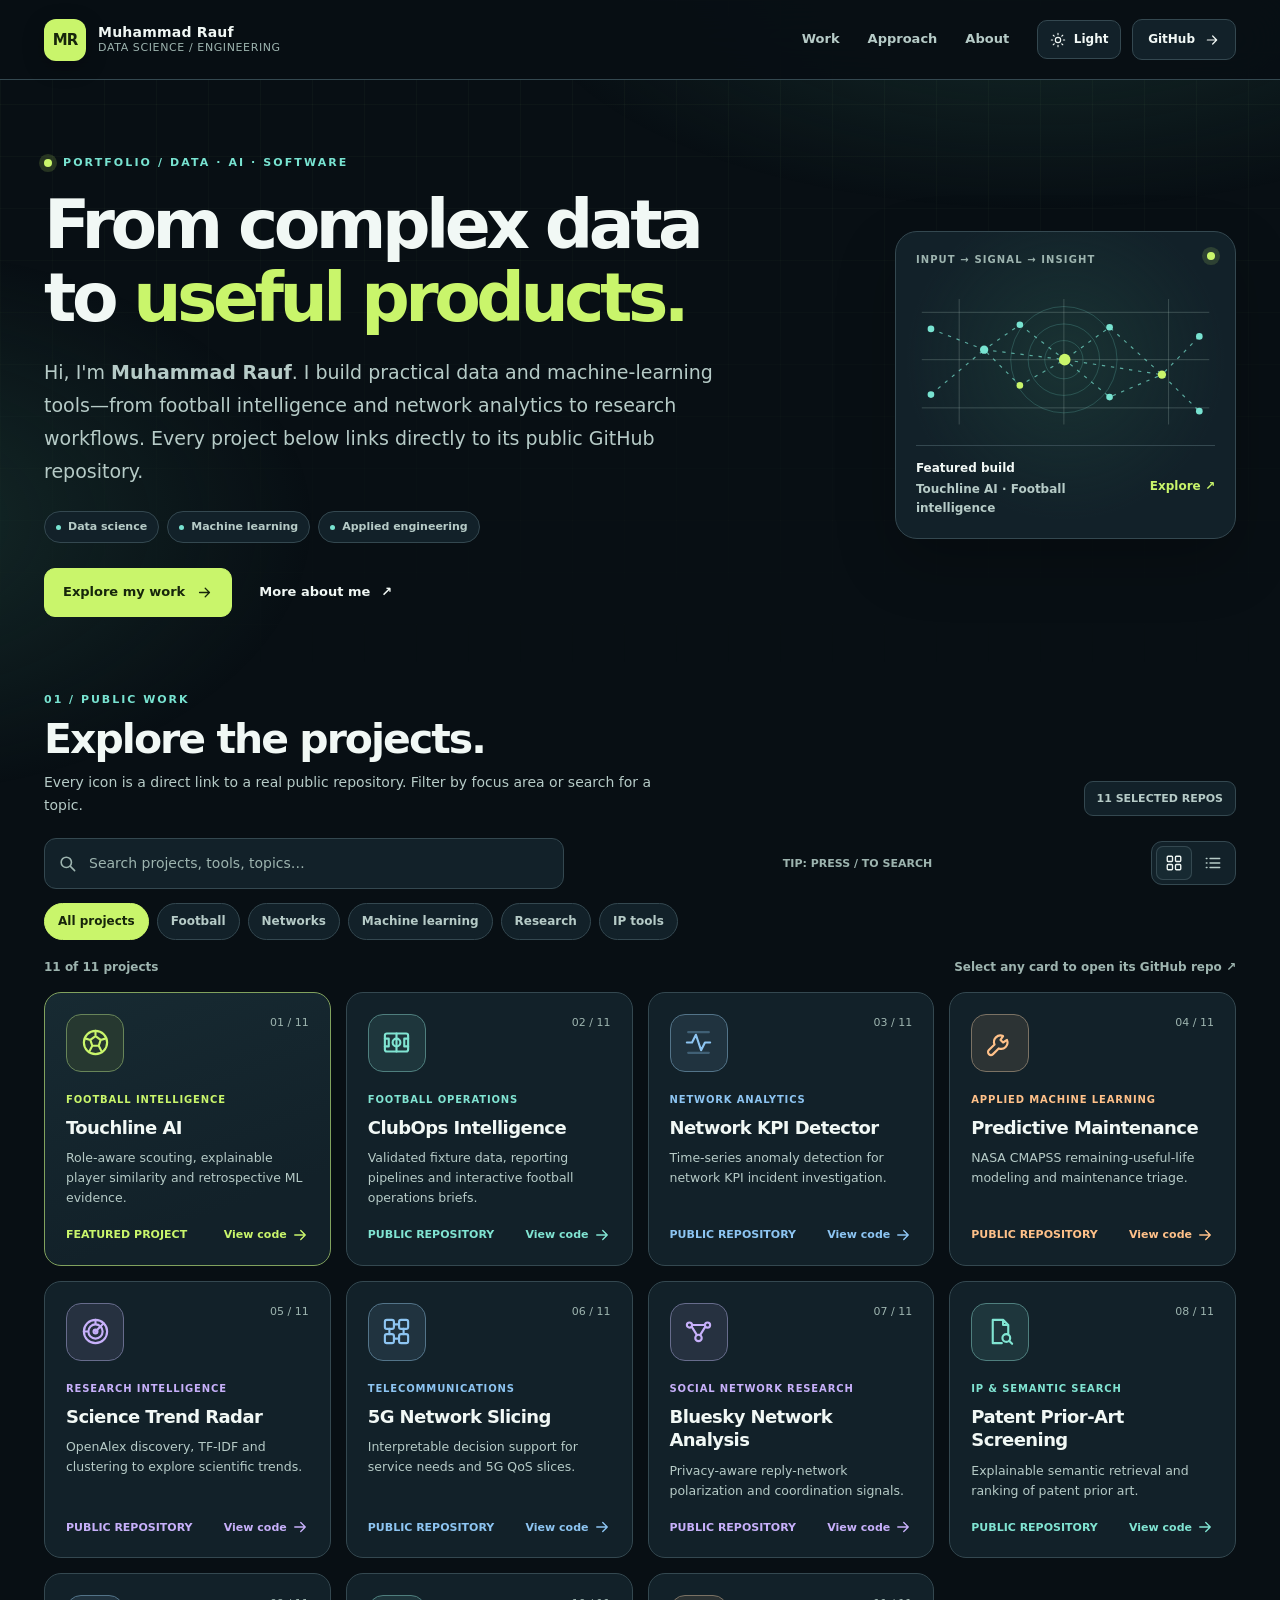
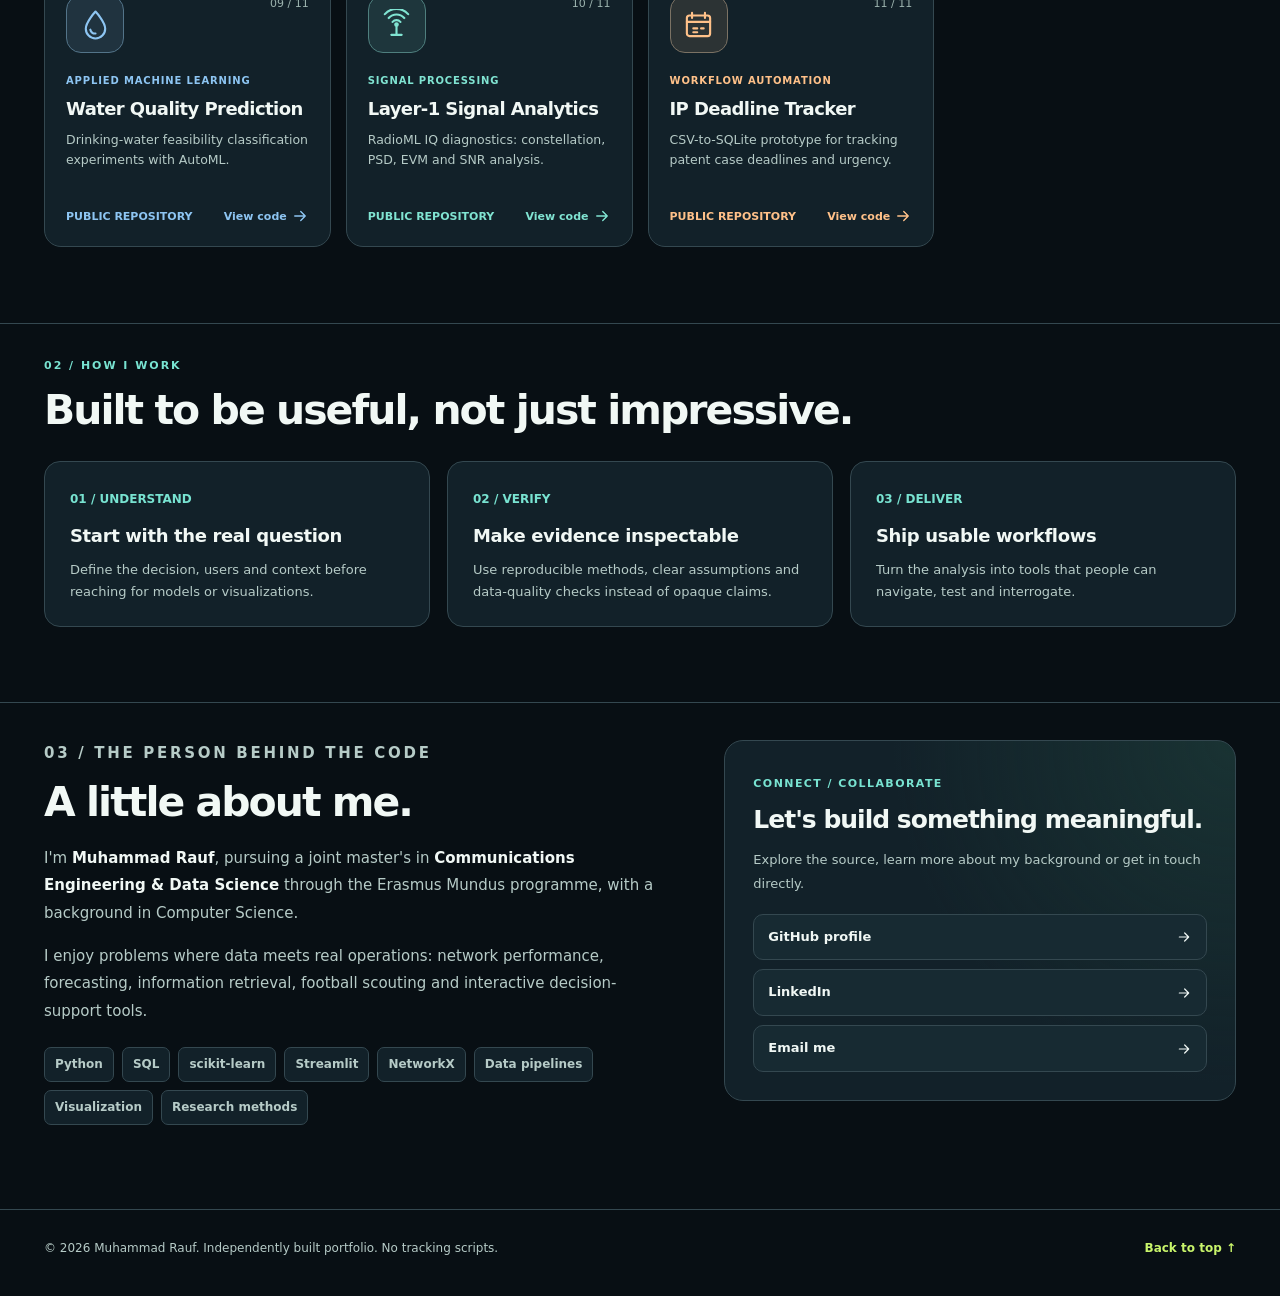
==== commit 105b9720: "Launch professional personal portfolio with verified projects and interactive gallery" ====
--- a/index.html
+++ b/index.html
@@ -2,34 +2,218 @@
 <html lang="en">
 <head>
   <meta charset="utf-8">
-  <meta name="viewport" content="width=device-width,initial-scale=1">
-  <meta name="description" content="MRTRauf's personal project gallery: click icons to explore public GitHub repositories in data science, AI, football analytics, networks, and applied machine learning.">
-  <meta name="theme-color" content="#080d13">
-  <meta property="og:title" content="MRTRauf — GitHub Project Gallery">
-  <meta property="og:description" content="Nine selected public projects. Click any project icon to open its GitHub repository.">
+  <meta name="viewport" content="width=device-width, initial-scale=1">
+  <meta name="color-scheme" content="dark light">
+  <meta name="theme-color" content="#080f14">
+  <meta name="description" content="Muhammad Rauf's portfolio: open-source data science, machine learning, football analytics, telecommunications and research intelligence projects. Explore 11 public GitHub repositories.">
   <meta property="og:type" content="website">
+  <meta property="og:url" content="https://mrtrauf.github.io/">
+  <meta property="og:title" content="Muhammad Rauf — Data Science &amp; AI Portfolio">
+  <meta property="og:description" content="Turning complex data into useful products. Explore public repositories spanning football intelligence, machine learning, networks and research.">
   <meta name="twitter:card" content="summary">
-  <title>MRTRauf — GitHub Project Gallery</title>
+  <meta name="referrer" content="strict-origin-when-cross-origin">
+  <link rel="canonical" href="https://mrtrauf.github.io/">
   <link rel="icon" href="favicon.svg" type="image/svg+xml">
   <link rel="stylesheet" href="style.css">
+  <script src="site.js" defer></script>
+  <script type="application/ld+json">{"@context":"https://schema.org","@type":"Person","name":"Muhammad Rauf","url":"https://mrtrauf.github.io/","sameAs":["https://github.com/MRTRauf","https://www.linkedin.com/in/muhammadrauf"],"knowsAbout":["Data Science","Machine Learning","Communications Engineering","Football Analytics","Network Analysis"]}</script>
+  <title>Muhammad Rauf — Data Science &amp; AI Portfolio</title>
 </head>
-<body class="portfolio-hub-only">
-  <a class="skip" href="#main">Skip to projects</a>
-  <header>
-    <a class="brand" href="#main">MRTRAUF<span> / GITHUB PROJECTS</span></a>
-    <nav aria-label="Main navigation">
-      <a href="#projects">Projects</a>
-      <a href="https://github.com/MRTRauf">GitHub profile</a>
-    </nav>
+<body>
+  <a class="skip-link" href="#main">Skip to main content</a>
+  <div class="site-background" aria-hidden="true"></div>
+  <svg aria-hidden="true" focusable="false" width="0" height="0" style="position:absolute;overflow:hidden" xmlns="http://www.w3.org/2000/svg"><defs>
+<symbol id="icon-football" viewBox="0 0 24 24"><circle cx="12" cy="12" r="9"/><path d="m12 7 4 3-1.5 4.5h-5L8 10zM12 7V3M16 10l3.5-1M14.5 14.5l2 4M9.5 14.5l-2 4M8 10 4.5 9"/></symbol>
+<symbol id="icon-pitch" viewBox="0 0 24 24"><rect x="3" y="5" width="18" height="14" rx="1.6"/><path d="M12 5v14"/><circle cx="12" cy="12" r="3"/><path d="M3 9h3v6H3m18-6h-3v6h3"/></symbol>
+<symbol id="icon-activity" viewBox="0 0 24 24"><path d="M3 12h4l3-6 4 12 3-6h4"/><path d="M4 20h16M4 4h16" opacity=".3"/></symbol>
+<symbol id="icon-maintenance" viewBox="0 0 24 24"><path d="M14 7a5 5 0 0 0-6.6 6.6L3 17.8A2 2 0 1 0 6.2 21l4.4-4.4A5 5 0 0 0 17 10l-3 2-2-2z"/></symbol>
+<symbol id="icon-radar" viewBox="0 0 24 24"><circle cx="12" cy="12" r="9"/><circle cx="12" cy="12" r="5.5"/><circle cx="12" cy="12" r="1.5"/><path d="m12 12 6.3-6.3M12 3v3M3 12h3"/></symbol>
+<symbol id="icon-slicing" viewBox="0 0 24 24"><rect x="3" y="3" width="7" height="7" rx="1.5"/><rect x="14" y="3" width="7" height="7" rx="1.5"/><rect x="3" y="14" width="7" height="7" rx="1.5"/><rect x="14" y="14" width="7" height="7" rx="1.5"/><path d="M10 6.5h4M6.5 10v4M17.5 10v4M10 17.5h4"/></symbol>
+<symbol id="icon-social" viewBox="0 0 24 24"><circle cx="5" cy="7" r="2"/><circle cx="19" cy="7" r="2"/><circle cx="12" cy="17" r="2.5"/><path d="m6.7 8.2 4.1 6.6m6.5-6.6-4.1 6.6M7 7h10"/></symbol>
+<symbol id="icon-patent" viewBox="0 0 24 24"><path d="M6 3h8l4 4v7M14 3v4h4M6 3v18h7"/><circle cx="16.5" cy="17" r="3"/><path d="m19 19.5 2 2"/></symbol>
+<symbol id="icon-droplet" viewBox="0 0 24 24"><path d="M12 2s-7.5 8-7.5 13.3A7.5 7.5 0 0 0 19.5 15.3C19.5 10 12 2 12 2Z"/><path d="M8 16a4 4 0 0 0 4 3"/></symbol>
+<symbol id="icon-signal" viewBox="0 0 24 24"><path d="M12 20v-8M8 20h8M9 10a4 4 0 0 1 6 0M6 7a8 8 0 0 1 12 0M3 4a12 12 0 0 1 18 0"/><circle cx="12" cy="12" r="1"/></symbol>
+<symbol id="icon-calendar" viewBox="0 0 24 24"><rect x="3" y="5" width="18" height="16" rx="2"/><path d="M7 3v4M17 3v4M3 10h18M8 15h3m3 0h2m-8 3h3"/></symbol>
+<symbol id="icon-arrow" viewBox="0 0 24 24" fill="none" stroke="currentColor" stroke-linecap="round" stroke-linejoin="round" stroke-width="1.8"><path d="M5 12h14m-6-6 6 6-6 6"/></symbol>
+<symbol id="icon-github" viewBox="0 0 24 24" fill="none" stroke="currentColor" stroke-linecap="round" stroke-linejoin="round" stroke-width="1.8"><path d="M8 19c-4 1-4-2-6-2m16 4v-3.8a3.3 3.3 0 0 0-.9-2.6c3-.3 6.2-1.4 6.2-6.7a5.2 5.2 0 0 0-1.4-3.6c.2-.8.5-2.6-.2-3.5 0 0-1.2-.4-3.7 1.4a13 13 0 0 0-6.7 0C8.8.4 7.6.8 7.6.8c-.7.9-.4 2.7-.2 3.5A5.2 5.2 0 0 0 6 7.9c0 5.2 3.2 6.4 6.2 6.7-.5.5-.9 1.3-.9 2.6V21"/></symbol>
+<symbol id="icon-search" viewBox="0 0 24 24" fill="none" stroke="currentColor" stroke-width="2" stroke-linecap="round"><circle cx="10.5" cy="10.5" r="6.5"/><path d="m16 16 5 5"/></symbol>
+<symbol id="icon-grid" viewBox="0 0 24 24" fill="none" stroke="currentColor" stroke-width="1.8"><rect x="3" y="3" width="7" height="7" rx="1.2"/><rect x="14" y="3" width="7" height="7" rx="1.2"/><rect x="3" y="14" width="7" height="7" rx="1.2"/><rect x="14" y="14" width="7" height="7" rx="1.2"/></symbol>
+<symbol id="icon-list" viewBox="0 0 24 24" fill="none" stroke="currentColor" stroke-width="1.8" stroke-linecap="round"><path d="M8 6h13M8 12h13M8 18h13M3 6h1M3 12h1M3 18h1"/></symbol>
+<symbol id="icon-theme" viewBox="0 0 24 24" fill="none" stroke="currentColor" stroke-width="1.7" stroke-linecap="round"><circle cx="12" cy="12" r="4"/><path d="M12 2v2m0 16v2M2 12h2m16 0h2M4.9 4.9l1.4 1.4m11.4 11.4 1.4 1.4m0-14.2-1.4 1.4M6.3 17.7l-1.4 1.4"/></symbol>
+</defs></svg>
+  <header class="site-header">
+    <div class="shell header-inner">
+      <a class="identity" href="#top" aria-label="Muhammad Rauf, back to top">
+        <span class="identity-mark">MR</span><span class="identity-copy"><strong>Muhammad Rauf</strong><span>DATA SCIENCE / ENGINEERING</span></span>
+      </a>
+      <nav class="header-nav" aria-label="Primary navigation">
+        <a href="#projects">Work</a><a href="#approach">Approach</a><a href="#about">About</a>
+      </nav>
+      <div class="header-actions">
+        <button id="theme-toggle" class="theme-button" type="button" aria-label="Switch to light theme" aria-pressed="false" title="Light theme"><svg aria-hidden="true"><use href="#icon-theme"></use></svg><span class="theme-label">Light</span></button>
+        <a class="action-outline" href="https://github.com/MRTRauf" target="_blank" rel="noopener noreferrer">GitHub <svg aria-hidden="true"><use href="#icon-arrow"></use></svg></a>
+      </div>
+    </div>
   </header>
   <main id="main">
-    <section class="hero hub-hero"><div><p class="eyebrow">MRTRAUF / SOFTWARE · DATA SCIENCE · AI</p><h1>My projects.<br><em>One place.</em></h1><p class="intro">Explore my public work in football intelligence, machine learning, telecommunications and research analytics. Select any project icon to open its GitHub repository.</p></div><div class="hub-hero-mark"><strong>09</strong><span>Selected public projects</span><p>Real repositories · Direct GitHub links</p></div></section>
-    <section id="projects" class="hub-projects"><div class="hub-heading"><div><p class="eyebrow">SELECT A PROJECT</p><h2>Explore the repositories</h2><p class="hub-subtitle">Click an icon to view the public GitHub source.</p></div><a class="section-more" href="https://github.com/MRTRauf?tab=repositories">All repositories ↗</a></div><svg class="icon-sprite" xmlns="http://www.w3.org/2000/svg" aria-hidden="true" focusable="false" width="0" height="0"><defs><symbol id="hub-icon-football" viewBox="0 0 24 24" fill="none" stroke="currentColor" stroke-width="1.7" stroke-linecap="round" stroke-linejoin="round"><circle cx="12" cy="12" r="9"/><path d="m12 7 4 3-1.5 4.5h-5L8 10z"/><path d="M12 7V3M16 10l3.5-1M14.5 14.5l2 4M9.5 14.5l-2 4M8 10 4.5 9"/></symbol><symbol id="hub-icon-pitch" viewBox="0 0 24 24" fill="none" stroke="currentColor" stroke-width="1.7" stroke-linecap="round" stroke-linejoin="round"><rect x="3" y="5" width="18" height="14" rx="1.8"/><path d="M12 5v14"/><circle cx="12" cy="12" r="3"/><path d="M3 9h3v6H3M21 9h-3v6h3"/></symbol><symbol id="hub-icon-network" viewBox="0 0 24 24" fill="none" stroke="currentColor" stroke-width="1.7" stroke-linecap="round" stroke-linejoin="round"><path d="M4 18V6m0 12h16"/><path d="m6 14 4-5 4 3 5-7"/><circle cx="10" cy="9" r="1"/><circle cx="14" cy="12" r="1"/><circle cx="19" cy="5" r="1"/></symbol><symbol id="hub-icon-maintenance" viewBox="0 0 24 24" fill="none" stroke="currentColor" stroke-width="1.7" stroke-linecap="round" stroke-linejoin="round"><path d="M14 7a5 5 0 0 0-6.6 6.6L3 17.8A2 2 0 1 0 6.2 21l4.4-4.4A5 5 0 0 0 17 10l-3 2-2-2z"/></symbol><symbol id="hub-icon-radar" viewBox="0 0 24 24" fill="none" stroke="currentColor" stroke-width="1.7" stroke-linecap="round" stroke-linejoin="round"><circle cx="12" cy="12" r="9"/><circle cx="12" cy="12" r="5.5"/><circle cx="12" cy="12" r="1.5"/><path d="m12 12 6.3-6.3M12 3v3M3 12h3"/></symbol><symbol id="hub-icon-slices" viewBox="0 0 24 24" fill="none" stroke="currentColor" stroke-width="1.7" stroke-linecap="round" stroke-linejoin="round"><rect x="3" y="3" width="7" height="7" rx="1.5"/><rect x="14" y="3" width="7" height="7" rx="1.5"/><rect x="3" y="14" width="7" height="7" rx="1.5"/><rect x="14" y="14" width="7" height="7" rx="1.5"/><path d="M10 6.5h4M6.5 10v4M17.5 10v4M10 17.5h4"/></symbol><symbol id="hub-icon-patent" viewBox="0 0 24 24" fill="none" stroke="currentColor" stroke-width="1.7" stroke-linecap="round" stroke-linejoin="round"><path d="M6 3h8l4 4v7M14 3v4h4M6 3v18h7"/><circle cx="16.5" cy="17" r="3"/><path d="m19 19.5 2 2"/></symbol><symbol id="hub-icon-droplet" viewBox="0 0 24 24" fill="none" stroke="currentColor" stroke-width="1.7" stroke-linecap="round" stroke-linejoin="round"><path d="M12 2s-7.5 8-7.5 13.3A7.5 7.5 0 0 0 19.5 15.3C19.5 10 12 2 12 2Z"/><path d="M8 16a4 4 0 0 0 4 3"/></symbol><symbol id="hub-icon-signal" viewBox="0 0 24 24" fill="none" stroke="currentColor" stroke-width="1.7" stroke-linecap="round" stroke-linejoin="round"><path d="M12 20v-8M8 20h8M9 10a4 4 0 0 1 6 0M6 7a8 8 0 0 1 12 0M3 4a12 12 0 0 1 18 0"/><circle cx="12" cy="12" r="1"/></symbol></defs></svg><div class="hub-grid"><a class="hub-tile" data-tone="lime" href="https://github.com/MRTRauf/touchline-ai" aria-label="Open Touchline AI public GitHub repository"><span class="hub-icon"><svg viewBox="0 0 24 24" aria-hidden="true" focusable="false"><use href="#hub-icon-football"></use></svg></span><strong>Touchline AI</strong><span class="hub-tag">Football scouting · ML</span><span class="hub-goto">View repository <span aria-hidden="true">↗</span></span></a><a class="hub-tile" data-tone="teal" href="https://github.com/MRTRauf/clubops-intelligence-public" aria-label="Open ClubOps Intelligence public GitHub repository"><span class="hub-icon"><svg viewBox="0 0 24 24" aria-hidden="true" focusable="false"><use href="#hub-icon-pitch"></use></svg></span><strong>ClubOps Intelligence</strong><span class="hub-tag">Football operations · Analytics</span><span class="hub-goto">View repository <span aria-hidden="true">↗</span></span></a><a class="hub-tile" data-tone="blue" href="https://github.com/MRTRauf/network-kpi-anomaly-detector" aria-label="Open Network KPI Detector public GitHub repository"><span class="hub-icon"><svg viewBox="0 0 24 24" aria-hidden="true" focusable="false"><use href="#hub-icon-network"></use></svg></span><strong>Network KPI Detector</strong><span class="hub-tag">Anomaly detection · Networks</span><span class="hub-goto">View repository <span aria-hidden="true">↗</span></span></a><a class="hub-tile" data-tone="orange" href="https://github.com/MRTRauf/predictive-maintenance-rul" aria-label="Open Predictive Maintenance public GitHub repository"><span class="hub-icon"><svg viewBox="0 0 24 24" aria-hidden="true" focusable="false"><use href="#hub-icon-maintenance"></use></svg></span><strong>Predictive Maintenance</strong><span class="hub-tag">Remaining useful life · ML</span><span class="hub-goto">View repository <span aria-hidden="true">↗</span></span></a><a class="hub-tile" data-tone="violet" href="https://github.com/MRTRauf/science-trend-radar" aria-label="Open Science Trend Radar public GitHub repository"><span class="hub-icon"><svg viewBox="0 0 24 24" aria-hidden="true" focusable="false"><use href="#hub-icon-radar"></use></svg></span><strong>Science Trend Radar</strong><span class="hub-tag">Research trends · NLP</span><span class="hub-goto">View repository <span aria-hidden="true">↗</span></span></a><a class="hub-tile" data-tone="blue" href="https://github.com/MRTRauf/network-slicing-decision-support-tool" aria-label="Open 5G Network Slicing public GitHub repository"><span class="hub-icon"><svg viewBox="0 0 24 24" aria-hidden="true" focusable="false"><use href="#hub-icon-slices"></use></svg></span><strong>5G Network Slicing</strong><span class="hub-tag">QoS · Decision support</span><span class="hub-goto">View repository <span aria-hidden="true">↗</span></span></a><a class="hub-tile" data-tone="teal" href="https://github.com/MRTRauf/patent_prior_screening" aria-label="Open Patent Prior-Art Screening public GitHub repository"><span class="hub-icon"><svg viewBox="0 0 24 24" aria-hidden="true" focusable="false"><use href="#hub-icon-patent"></use></svg></span><strong>Patent Prior-Art Screening</strong><span class="hub-tag">Semantic search · Patents</span><span class="hub-goto">View repository <span aria-hidden="true">↗</span></span></a><a class="hub-tile" data-tone="blue" href="https://github.com/MRTRauf/drinking-water-quality-prediction" aria-label="Open Water Quality ML public GitHub repository"><span class="hub-icon"><svg viewBox="0 0 24 24" aria-hidden="true" focusable="false"><use href="#hub-icon-droplet"></use></svg></span><strong>Water Quality ML</strong><span class="hub-tag">Classification · AutoML</span><span class="hub-goto">View repository <span aria-hidden="true">↗</span></span></a><a class="hub-tile" data-tone="violet" href="https://github.com/MRTRauf/l1-ml-signal-analytics" aria-label="Open Layer-1 Signal Analytics public GitHub repository"><span class="hub-icon"><svg viewBox="0 0 24 24" aria-hidden="true" focusable="false"><use href="#hub-icon-signal"></use></svg></span><strong>Layer-1 Signal Analytics</strong><span class="hub-tag">Wireless · Signal analysis</span><span class="hub-goto">View repository <span aria-hidden="true">↗</span></span></a></div></section>
+    <section class="shell hero" id="top" aria-labelledby="hero-title">
+      <div>
+        <p class="eyebrow"><span class="pulse" aria-hidden="true"></span> PORTFOLIO / DATA · AI · SOFTWARE</p>
+        <h1 id="hero-title">From complex data<br>to <em>useful products.</em></h1>
+        <p class="hero-desc">Hi, I'm <strong>Muhammad Rauf</strong>. I build practical data and machine-learning tools—from football intelligence and network analytics to research workflows. Every project below links directly to its public GitHub repository.</p>
+        <div class="hero-meta" aria-label="Areas of work"><span>Data science</span><span>Machine learning</span><span>Applied engineering</span></div>
+        <div class="hero-actions"><a class="primary-link" href="#projects">Explore my work <svg width="17" height="17" aria-hidden="true"><use href="#icon-arrow"></use></svg></a><a class="secondary-link" href="#about">More about me <span aria-hidden="true">↗</span></a></div>
+      </div>
+      <aside class="hero-visual" aria-label="Conceptual data-flow illustration and featured project link">
+        <div class="signal-panel">
+          <div class="panel-top"><span>INPUT → SIGNAL → INSIGHT</span><span class="live-dot" aria-hidden="true"></span></div>
+          <svg class="signal-art" viewBox="0 0 360 170" xmlns="http://www.w3.org/2000/svg" aria-hidden="true">
+  <circle class="ring" cx="178" cy="81" r="64"/><circle class="ring" cx="178" cy="81" r="43"/><circle class="ring" cx="178" cy="81" r="23"/>
+  <path class="trace-soft" d="M7 139h346M7 81h346M7 24h346M52 8v151m126-151v151m126-151v151"/>
+  <path class="trace" d="M18 123 82 69 125 112 179 81 233 42 296 99 341 53"/>
+  <path class="trace" d="M18 44 82 69 125 39 179 81 233 126 296 99 341 143"/>
+  <path class="trace" d="M82 69 179 81 296 99"/>
+  <circle class="point-alt" cx="18" cy="123" r="4"/><circle class="point-alt" cx="18" cy="44" r="4"/><circle class="point-alt" cx="82" cy="69" r="5"/>
+  <circle class="point" cx="125" cy="112" r="4"/><circle class="point-alt" cx="125" cy="39" r="4"/><circle class="point" cx="179" cy="81" r="7"/>
+  <circle class="point-alt" cx="233" cy="42" r="4"/><circle class="point-alt" cx="233" cy="126" r="4"/><circle class="point" cx="296" cy="99" r="5"/>
+  <circle class="point-alt" cx="341" cy="53" r="4"/><circle class="point-alt" cx="341" cy="143" r="4"/>
+</svg>
+          <div class="panel-bottom"><div><strong>Featured build</strong><p>Touchline AI · Football intelligence</p></div><a href="https://github.com/MRTRauf/touchline-ai" target="_blank" rel="noopener noreferrer">Explore ↗</a></div>
+        </div>
+      </aside>
+    </section>
+
+    <section class="shell work" id="projects" aria-labelledby="projects-heading">
+      <div class="section-head"><div><p class="section-label">01 / PUBLIC WORK</p><h2 id="projects-heading">Explore the projects<span aria-hidden="true">.</span></h2><p>Every icon is a direct link to a real public repository. Filter by focus area or search for a topic.</p></div><span class="section-count">11 SELECTED REPOS</span></div>
+
+      <div class="work-toolbar">
+        <div class="search-wrap"><svg aria-hidden="true"><use href="#icon-search"></use></svg><label class="sr-only" for="project-search">Search projects</label><input id="project-search" type="search" inputmode="search" placeholder="Search projects, tools, topics…" autocomplete="off"><button class="clear-search" id="clear-search" type="button" aria-label="Clear project search" hidden>×</button></div>
+        <span class="keyboard-hint">TIP: PRESS / TO SEARCH</span>
+        <div class="view-switch" role="group" aria-label="Project layout">
+          <button type="button" data-view-button="grid" aria-pressed="true" aria-label="Grid view" title="Grid view"><svg aria-hidden="true"><use href="#icon-grid"></use></svg></button>
+          <button type="button" data-view-button="list" aria-pressed="false" aria-label="List view" title="List view"><svg aria-hidden="true"><use href="#icon-list"></use></svg></button>
+        </div>
+      </div>
+      <div class="filters" role="group" aria-label="Filter projects by category">
+        <button type="button" class="filter" data-category-filter="all" aria-pressed="true">All projects</button>
+        <button type="button" class="filter" data-category-filter="football" aria-pressed="false">Football</button>
+        <button type="button" class="filter" data-category-filter="networks" aria-pressed="false">Networks</button>
+        <button type="button" class="filter" data-category-filter="ml" aria-pressed="false">Machine learning</button>
+        <button type="button" class="filter" data-category-filter="research" aria-pressed="false">Research</button>
+        <button type="button" class="filter" data-category-filter="ip" aria-pressed="false">IP tools</button>
+      </div>
+      <div class="result-line"><span id="result-status" role="status" aria-live="polite">11 of 11 projects</span><span>Select any card to open its GitHub repo ↗</span></div>
+      <div class="project-grid" id="project-grid" data-view="grid">
+        <a class="project-card featured" href="https://github.com/MRTRauf/touchline-ai" target="_blank" rel="noopener noreferrer" data-tone="lime" data-category="football" data-search="Touchline AI FOOTBALL INTELLIGENCE Role-aware scouting, explainable player similarity and retrospective ML evidence. Python Streamlit machine learning rankings scouting" aria-label="Open Touchline AI GitHub repository in a new tab">
+  <span class="card-top"><span class="card-icon"><svg aria-hidden="true"><use href="#icon-football"></use></svg></span><span class="card-no">01 / 11</span></span>
+  <span class="card-type">FOOTBALL INTELLIGENCE</span>
+  <strong class="card-title">Touchline AI</strong>
+  <span class="card-desc">Role-aware scouting, explainable player similarity and retrospective ML evidence.</span>
+  <span class="card-end"><span>FEATURED PROJECT</span><span>View code <svg aria-hidden="true"><use href="#icon-arrow"></use></svg></span></span>
+</a>
+<a class="project-card" href="https://github.com/MRTRauf/clubops-intelligence-public" target="_blank" rel="noopener noreferrer" data-tone="teal" data-category="football" data-search="ClubOps Intelligence FOOTBALL OPERATIONS Validated fixture data, reporting pipelines and interactive football operations briefs. Python Excel reporting analytics dashboard" aria-label="Open ClubOps Intelligence GitHub repository in a new tab">
+  <span class="card-top"><span class="card-icon"><svg aria-hidden="true"><use href="#icon-pitch"></use></svg></span><span class="card-no">02 / 11</span></span>
+  <span class="card-type">FOOTBALL OPERATIONS</span>
+  <strong class="card-title">ClubOps Intelligence</strong>
+  <span class="card-desc">Validated fixture data, reporting pipelines and interactive football operations briefs.</span>
+  <span class="card-end"><span>PUBLIC REPOSITORY</span><span>View code <svg aria-hidden="true"><use href="#icon-arrow"></use></svg></span></span>
+</a>
+<a class="project-card" href="https://github.com/MRTRauf/network-kpi-anomaly-detector" target="_blank" rel="noopener noreferrer" data-tone="blue" data-category="networks" data-search="Network KPI Detector NETWORK ANALYTICS Time-series anomaly detection for network KPI incident investigation. network anomaly detection time-series ML" aria-label="Open Network KPI Detector GitHub repository in a new tab">
+  <span class="card-top"><span class="card-icon"><svg aria-hidden="true"><use href="#icon-activity"></use></svg></span><span class="card-no">03 / 11</span></span>
+  <span class="card-type">NETWORK ANALYTICS</span>
+  <strong class="card-title">Network KPI Detector</strong>
+  <span class="card-desc">Time-series anomaly detection for network KPI incident investigation.</span>
+  <span class="card-end"><span>PUBLIC REPOSITORY</span><span>View code <svg aria-hidden="true"><use href="#icon-arrow"></use></svg></span></span>
+</a>
+<a class="project-card" href="https://github.com/MRTRauf/predictive-maintenance-rul" target="_blank" rel="noopener noreferrer" data-tone="amber" data-category="ml" data-search="Predictive Maintenance APPLIED MACHINE LEARNING NASA CMAPSS remaining-useful-life modeling and maintenance triage. RUL NASA forecasting predictive maintenance Streamlit" aria-label="Open Predictive Maintenance GitHub repository in a new tab">
+  <span class="card-top"><span class="card-icon"><svg aria-hidden="true"><use href="#icon-maintenance"></use></svg></span><span class="card-no">04 / 11</span></span>
+  <span class="card-type">APPLIED MACHINE LEARNING</span>
+  <strong class="card-title">Predictive Maintenance</strong>
+  <span class="card-desc">NASA CMAPSS remaining-useful-life modeling and maintenance triage.</span>
+  <span class="card-end"><span>PUBLIC REPOSITORY</span><span>View code <svg aria-hidden="true"><use href="#icon-arrow"></use></svg></span></span>
+</a>
+<a class="project-card" href="https://github.com/MRTRauf/science-trend-radar" target="_blank" rel="noopener noreferrer" data-tone="violet" data-category="research" data-search="Science Trend Radar RESEARCH INTELLIGENCE OpenAlex discovery, TF-IDF and clustering to explore scientific trends. NLP TF-IDF KMeans OpenAlex science clustering" aria-label="Open Science Trend Radar GitHub repository in a new tab">
+  <span class="card-top"><span class="card-icon"><svg aria-hidden="true"><use href="#icon-radar"></use></svg></span><span class="card-no">05 / 11</span></span>
+  <span class="card-type">RESEARCH INTELLIGENCE</span>
+  <strong class="card-title">Science Trend Radar</strong>
+  <span class="card-desc">OpenAlex discovery, TF-IDF and clustering to explore scientific trends.</span>
+  <span class="card-end"><span>PUBLIC REPOSITORY</span><span>View code <svg aria-hidden="true"><use href="#icon-arrow"></use></svg></span></span>
+</a>
+<a class="project-card" href="https://github.com/MRTRauf/network-slicing-decision-support-tool" target="_blank" rel="noopener noreferrer" data-tone="blue" data-category="networks" data-search="5G Network Slicing TELECOMMUNICATIONS Interpretable decision support for service needs and 5G QoS slices. 5G network QoS slicing decision support" aria-label="Open 5G Network Slicing GitHub repository in a new tab">
+  <span class="card-top"><span class="card-icon"><svg aria-hidden="true"><use href="#icon-slicing"></use></svg></span><span class="card-no">06 / 11</span></span>
+  <span class="card-type">TELECOMMUNICATIONS</span>
+  <strong class="card-title">5G Network Slicing</strong>
+  <span class="card-desc">Interpretable decision support for service needs and 5G QoS slices.</span>
+  <span class="card-end"><span>PUBLIC REPOSITORY</span><span>View code <svg aria-hidden="true"><use href="#icon-arrow"></use></svg></span></span>
+</a>
+<a class="project-card" href="https://github.com/MRTRauf/bluesky-polarization-coordination" target="_blank" rel="noopener noreferrer" data-tone="violet" data-category="research" data-search="Bluesky Network Analysis SOCIAL NETWORK RESEARCH Privacy-aware reply-network polarization and coordination signals. Bluesky Jetstream graph polarization network" aria-label="Open Bluesky Network Analysis GitHub repository in a new tab">
+  <span class="card-top"><span class="card-icon"><svg aria-hidden="true"><use href="#icon-social"></use></svg></span><span class="card-no">07 / 11</span></span>
+  <span class="card-type">SOCIAL NETWORK RESEARCH</span>
+  <strong class="card-title">Bluesky Network Analysis</strong>
+  <span class="card-desc">Privacy-aware reply-network polarization and coordination signals.</span>
+  <span class="card-end"><span>PUBLIC REPOSITORY</span><span>View code <svg aria-hidden="true"><use href="#icon-arrow"></use></svg></span></span>
+</a>
+<a class="project-card" href="https://github.com/MRTRauf/patent_prior_screening" target="_blank" rel="noopener noreferrer" data-tone="teal" data-category="ip" data-search="Patent Prior-Art Screening IP &amp; SEMANTIC SEARCH Explainable semantic retrieval and ranking of patent prior art. patent Lens semantic search NLP retrieval" aria-label="Open Patent Prior-Art Screening GitHub repository in a new tab">
+  <span class="card-top"><span class="card-icon"><svg aria-hidden="true"><use href="#icon-patent"></use></svg></span><span class="card-no">08 / 11</span></span>
+  <span class="card-type">IP &amp; SEMANTIC SEARCH</span>
+  <strong class="card-title">Patent Prior-Art Screening</strong>
+  <span class="card-desc">Explainable semantic retrieval and ranking of patent prior art.</span>
+  <span class="card-end"><span>PUBLIC REPOSITORY</span><span>View code <svg aria-hidden="true"><use href="#icon-arrow"></use></svg></span></span>
+</a>
+<a class="project-card" href="https://github.com/MRTRauf/drinking-water-quality-prediction" target="_blank" rel="noopener noreferrer" data-tone="blue" data-category="ml" data-search="Water Quality Prediction APPLIED MACHINE LEARNING Drinking-water feasibility classification experiments with AutoML. PyCaret XGBoost classification water ML" aria-label="Open Water Quality Prediction GitHub repository in a new tab">
+  <span class="card-top"><span class="card-icon"><svg aria-hidden="true"><use href="#icon-droplet"></use></svg></span><span class="card-no">09 / 11</span></span>
+  <span class="card-type">APPLIED MACHINE LEARNING</span>
+  <strong class="card-title">Water Quality Prediction</strong>
+  <span class="card-desc">Drinking-water feasibility classification experiments with AutoML.</span>
+  <span class="card-end"><span>PUBLIC REPOSITORY</span><span>View code <svg aria-hidden="true"><use href="#icon-arrow"></use></svg></span></span>
+</a>
+<a class="project-card" href="https://github.com/MRTRauf/l1-ml-signal-analytics" target="_blank" rel="noopener noreferrer" data-tone="teal" data-category="networks" data-search="Layer-1 Signal Analytics SIGNAL PROCESSING RadioML IQ diagnostics: constellation, PSD, EVM and SNR analysis. RadioML IQ radio signal EVM PSD SNR ML" aria-label="Open Layer-1 Signal Analytics GitHub repository in a new tab">
+  <span class="card-top"><span class="card-icon"><svg aria-hidden="true"><use href="#icon-signal"></use></svg></span><span class="card-no">10 / 11</span></span>
+  <span class="card-type">SIGNAL PROCESSING</span>
+  <strong class="card-title">Layer-1 Signal Analytics</strong>
+  <span class="card-desc">RadioML IQ diagnostics: constellation, PSD, EVM and SNR analysis.</span>
+  <span class="card-end"><span>PUBLIC REPOSITORY</span><span>View code <svg aria-hidden="true"><use href="#icon-arrow"></use></svg></span></span>
+</a>
+<a class="project-card" href="https://github.com/MRTRauf/ip_deadline_tracker" target="_blank" rel="noopener noreferrer" data-tone="amber" data-category="ip" data-search="IP Deadline Tracker WORKFLOW AUTOMATION CSV-to-SQLite prototype for tracking patent case deadlines and urgency. patent IP Streamlit Python SQLite deadline" aria-label="Open IP Deadline Tracker GitHub repository in a new tab">
+  <span class="card-top"><span class="card-icon"><svg aria-hidden="true"><use href="#icon-calendar"></use></svg></span><span class="card-no">11 / 11</span></span>
+  <span class="card-type">WORKFLOW AUTOMATION</span>
+  <strong class="card-title">IP Deadline Tracker</strong>
+  <span class="card-desc">CSV-to-SQLite prototype for tracking patent case deadlines and urgency.</span>
+  <span class="card-end"><span>PUBLIC REPOSITORY</span><span>View code <svg aria-hidden="true"><use href="#icon-arrow"></use></svg></span></span>
+</a>
+      </div>
+      <div class="empty-state" id="empty-state" hidden><h3>No matching projects</h3><p>Try another topic or clear the selected category.</p><button type="button" id="reset-projects">Show all projects</button></div>
+    </section>
+
+    <section class="principles" id="approach" aria-labelledby="approach-heading"><div class="shell">
+      <p class="section-label">02 / HOW I WORK</p><h2 id="approach-heading">Built to be useful, not just impressive.</h2>
+      <div class="principles-grid">
+        <article class="principle"><span class="principle-num">01 / UNDERSTAND</span><h3>Start with the real question</h3><p>Define the decision, users and context before reaching for models or visualizations.</p></article>
+        <article class="principle"><span class="principle-num">02 / VERIFY</span><h3>Make evidence inspectable</h3><p>Use reproducible methods, clear assumptions and data-quality checks instead of opaque claims.</p></article>
+        <article class="principle"><span class="principle-num">03 / DELIVER</span><h3>Ship usable workflows</h3><p>Turn the analysis into tools that people can navigate, test and interrogate.</p></article>
+      </div>
+    </div></section>
+
+    <section class="about" id="about" aria-labelledby="about-heading"><div class="shell about-grid">
+      <div>
+        <p class="section-label">03 / THE PERSON BEHIND THE CODE</p>
+        <h2 id="about-heading">A little about me.</h2>
+        <p>I'm <strong>Muhammad Rauf</strong>, pursuing a joint master's in <strong>Communications Engineering &amp; Data Science</strong> through the Erasmus Mundus programme, with a background in Computer Science.</p>
+        <p>I enjoy problems where data meets real operations: network performance, forecasting, information retrieval, football scouting and interactive decision-support tools.</p>
+        <div class="tech-pills" aria-label="Tools and interests"><span>Python</span><span>SQL</span><span>scikit-learn</span><span>Streamlit</span><span>NetworkX</span><span>Data pipelines</span><span>Visualization</span><span>Research methods</span></div>
+      </div>
+      <aside class="connect-card" aria-labelledby="connect-heading">
+        <span class="connect-eyebrow">CONNECT / COLLABORATE</span>
+        <h3 id="connect-heading">Let's build something meaningful.</h3>
+        <p>Explore the source, learn more about my background or get in touch directly.</p>
+        <div class="connect-links">
+          <a href="https://github.com/MRTRauf" target="_blank" rel="noopener noreferrer">GitHub profile <svg aria-hidden="true"><use href="#icon-arrow"></use></svg></a>
+          <a href="https://www.linkedin.com/in/muhammadrauf" target="_blank" rel="noopener noreferrer">LinkedIn <svg aria-hidden="true"><use href="#icon-arrow"></use></svg></a>
+          <a href="mailto:mrt.rauf@gmail.com">Email me <svg aria-hidden="true"><use href="#icon-arrow"></use></svg></a>
+        </div>
+      </aside>
+    </div></section>
   </main>
-  <footer class="hub-footer">
-    <a class="brand" href="#main">MRTRAUF</a>
-    <p>Selected public software and data science repositories. Tap an icon to explore the project's code, README, and documentation on GitHub.</p>
-    <a href="https://github.com/MRTRauf?tab=repositories">Browse all public repos ↗</a>
-  </footer>
+  <footer class="site-footer"><div class="shell footer-inner"><p>© <span id="year">2026</span> Muhammad Rauf. Independently built portfolio. No tracking scripts.</p><a href="#top">Back to top ↑</a></div></footer>
 </body>
-</html>
+</html>
--- a/style.css
+++ b/style.css
@@ -1,66 +1,225 @@
-:root{color-scheme:dark;--bg:#080d13;--panel:#121f28;--ink:#edf3f5;--muted:#aebec8;--accent:#c8f743;--line:#30434d}*{box-sizing:border-box}html{scroll-behavior:smooth;scroll-padding-top:6rem}body{margin:0;background:var(--bg);color:var(--ink);font:17px/1.7 system-ui,sans-serif}a{color:var(--accent);text-underline-offset:.25em}a:hover{color:white}a:focus-visible{outline:3px solid var(--accent);outline-offset:6px}header,main,footer{max-width:1240px;margin:auto;padding:0 36px}header{min-height:96px;display:flex;align-items:center;justify-content:space-between;gap:24px;border-bottom:1px solid var(--line)}.brand{font-weight:850;letter-spacing:.07em;text-decoration:none;color:white}.brand span{font-size:10px;color:var(--muted);margin-left:10px}nav{display:flex;gap:24px;font-size:14px}nav a{text-decoration:none;color:var(--muted)}.skip{position:absolute;left:20px;top:-100px;background:var(--bg);padding:12px;z-index:10}.skip:focus{top:12px}.hero{display:grid;grid-template-columns:1.3fr 1fr;gap:60px;align-items:center;padding:80px 0}.eyebrow,.number{font-size:12px;letter-spacing:.14em;font-weight:700;color:var(--accent)}h1{font-size:clamp(44px,5.4vw,74px);line-height:1.08;letter-spacing:-.055em;margin:24px 0}h1 em{font-style:normal;color:var(--accent)}h2{font-size:clamp(32px,3.5vw,48px);line-height:1.15;letter-spacing:-.035em;margin:20px 0 26px}h3{font-size:24px;line-height:1.3;letter-spacing:-.02em}p{color:var(--muted)}.intro,.lead{max-width:760px;font-size:19px}.actions{display:flex;gap:24px;align-items:center;flex-wrap:wrap;margin:32px 0}.button{background:var(--accent);color:#0b1218;padding:13px 22px;border-radius:4px;text-decoration:none;font-weight:700}.button:hover{background:white;color:#0b1218}.small,small{font-size:13px}.pitch{position:relative;height:330px;border:1px solid #426052;border-radius:8px;background:repeating-linear-gradient(90deg,#142b22 0 55px,#182f26 55px 110px);transform:perspective(900px) rotateY(-8deg);box-shadow:0 25px 80px #0005}.half{position:absolute;left:50%;height:100%;border-left:1px solid #739581}.circle{position:absolute;left:calc(50% - 48px);top:calc(50% - 48px);width:96px;height:96px;border:1px solid #739581;border-radius:50%}.box{position:absolute;top:25%;height:50%;width:17%;border:1px solid #739581}.left{left:0}.right{right:0}.point{position:absolute;width:12px;height:12px;background:var(--accent);border-radius:50%;box-shadow:0 0 0 8px #a4efb018}.p1{left:27%;top:24%}.p2{left:47%;top:58%}.p3{left:65%;top:30%}.p4{left:75%;top:65%}.p5{left:33%;top:74%}.pitch p{position:absolute;top:100%;width:100%;text-align:center;font-size:10px;letter-spacing:.14em}.stats{display:grid;grid-template-columns:repeat(4,1fr);border-block:1px solid var(--line);padding:30px 0;gap:20px}.stats strong{display:block;font-size:30px;letter-spacing:-.04em}.stats span{font-size:12px;color:var(--muted)}section:not(.hero){padding:78px 0;border-bottom:1px solid var(--line)}.grid{display:grid;grid-template-columns:repeat(3,1fr);gap:22px;margin:36px 0}.grid article{background:var(--panel);padding:28px;border:1px solid var(--line);border-radius:5px}.grid p{font-size:15px}.case,.research-layout{display:grid;grid-template-columns:1fr 1fr;gap:55px;margin:44px 0;padding-bottom:30px}.case+.case{border-top:1px solid var(--line);padding-top:36px}.finding{background:var(--panel);padding:30px;align-self:center;border-left:3px solid var(--accent)}.finding strong{font-size:64px;line-height:1;color:var(--accent)}table{width:100%;border-collapse:collapse;font-size:15px}caption{text-align:left;color:var(--muted);font-size:13px;padding:16px 0}th,td{text-align:left;padding:16px 8px;border-bottom:1px solid var(--line)}th{font-weight:500}td:last-child{text-align:right;font-variant-numeric:tabular-nums}.highlight{color:var(--accent);background:var(--panel)}.table-wrap{min-width:0;overflow:auto}aside{padding:8px 28px;border-left:2px solid var(--line)}.pipeline{list-style:none;display:grid;grid-template-columns:repeat(5,1fr);gap:12px;padding:0;margin:40px 0}.pipeline li{border-top:2px solid var(--accent);padding-top:16px;font-weight:600;font-size:15px}.pipeline small{font-weight:400;color:var(--muted)}.availability{max-width:800px}footer{padding-top:45px;padding-bottom:45px;font-size:13px}footer p{max-width:950px}@media(max-width:850px){header{flex-direction:column;align-items:flex-start;padding-top:22px;padding-bottom:22px;gap:15px}.hero{grid-template-columns:1fr;padding-top:48px}.pitch{height:260px;max-width:500px;width:100%;margin-bottom:20px;transform:none}.grid{grid-template-columns:1fr}.case,.research-layout{grid-template-columns:1fr;gap:20px}.pipeline{grid-template-columns:repeat(2,1fr)}.stats{grid-template-columns:repeat(2,1fr)}header,main,footer{padding-left:22px;padding-right:22px}.brand span{display:none}nav{gap:18px;flex-wrap:wrap}section:not(.hero){padding:50px 0}aside{padding-left:18px}}@media(prefers-reduced-motion:reduce){html{scroll-behavior:auto}}
-
-button:focus-visible,a:focus-visible{outline:3px solid #35eac4;outline-offset:4px}.button{color:#080d13}.button:hover{color:#080d13}.pipeline small,.stats span{font-size:14px}
-
-
-/* Multi-project portfolio hub */
-.hero-feature{min-width:0}
-.hero-feature>.eyebrow{margin:0 0 18px}
-.hero-feature .pitch{width:100%;height:290px}
-.hero-feature-caption{margin:18px 0 0;color:var(--muted);font-size:14px;letter-spacing:.02em}
-.section-topline{display:flex;align-items:end;justify-content:space-between;gap:30px;flex-wrap:wrap}
-.section-topline h2{margin-bottom:10px}
-.section-topline .lead{margin:0}
-.section-more{flex:0 0 auto;font-weight:700;font-size:14px;white-space:nowrap}
-.project-grid{display:grid;grid-template-columns:repeat(3,minmax(0,1fr));gap:18px;margin-top:38px}
-.project-card{position:relative;display:flex;flex-direction:column;min-width:0;min-height:340px;padding:26px;border:1px solid #344852;border-radius:14px;background:linear-gradient(155deg,#172630,#111b24);transition:transform .18s ease,border-color .18s ease}
-.project-card:hover,.project-card:focus-within{border-color:#9cc644;transform:translateY(-2px)}
-.project-card .project-category{margin:0 36px 18px 0;color:var(--accent);font-size:11px;line-height:1.5;text-transform:uppercase;letter-spacing:.105em;font-weight:800}
-.project-index{position:absolute;top:24px;right:26px;color:#aebec8;font-size:13px;font-variant-numeric:tabular-nums}
-.project-card h3{margin:0 0 12px;font-size:23px;color:#f1f7f4}
-.project-card>p:not(.project-category):not(.project-tags){margin:0;color:#becfd2;font-size:15px;line-height:1.65}
-.project-card .project-tags{font-size:12px;color:#b4e5cd;margin:18px 0 24px;letter-spacing:.015em}
-.project-links{display:flex;align-items:center;flex-wrap:wrap;gap:11px;margin-top:auto}
-.project-links a{font-size:13px;font-weight:750;text-decoration:none;line-height:1.4}
-.project-links a:hover{text-decoration:underline}
-.project-links .project-link-primary{background:var(--accent);color:#101820;border-radius:6px;padding:10px 12px}
-.project-links .project-link-primary:hover{background:#e9ffac;color:#101820;text-decoration:none}
-.featured-intro{padding-top:82px}
-.featured-intro h2{margin:14px 0}
-.featured-intro .lead{margin:0 0 25px}
-@media(max-width:1060px){.project-grid{grid-template-columns:repeat(2,minmax(0,1fr))}}
-@media(max-width:650px){.hero-feature .pitch{height:240px}.project-grid{grid-template-columns:minmax(0,1fr);gap:14px;margin-top:25px}.project-card{min-height:0;padding:22px}.project-card h3{font-size:22px}.featured-intro{padding-top:55px}.section-topline{gap:16px}.section-more{white-space:normal}}
-@media(prefers-reduced-motion:reduce){.project-card{transition:none}.project-card:hover,.project-card:focus-within{transform:none}}
-
-
-/* Icon-first public GitHub project hub */
-.hub-hero{grid-template-columns:minmax(0,1fr) 230px;gap:42px;padding:58px 0 34px;align-items:center}
-.hub-hero h1{font-size:clamp(42px,5vw,65px);margin:14px 0 18px}
-.hub-hero .intro{font-size:17px;max-width:730px;margin-bottom:0;line-height:1.65}
-.hub-hero-mark{display:flex;flex-direction:column;align-items:flex-start;border:1px solid #344854;background:linear-gradient(140deg,#15262b,#11201b);border-radius:18px;padding:24px}
-.hub-hero-mark strong{color:#c8f743;font-size:76px;line-height:1;letter-spacing:-.065em}
-.hub-hero-mark span{margin:10px 0 3px;font-weight:800;color:#eff6f4}
-.hub-hero-mark p{margin:0;font-size:12px;line-height:1.5;color:#bed0cf}
-section.hub-projects{padding:32px 0 68px;border-bottom:1px solid var(--line)}
-.hub-heading{display:flex;justify-content:space-between;align-items:end;gap:20px;flex-wrap:wrap;margin-bottom:26px}
-.hub-heading h2{font-size:clamp(28px,3vw,39px);margin:8px 0 6px}
-.hub-subtitle{font-size:15px;margin:0;color:#bccdcf}
-.icon-sprite{position:absolute;width:0;height:0;overflow:hidden}
-.hub-grid{display:grid;grid-template-columns:repeat(3,minmax(0,1fr));gap:15px}
-.hub-tile{--tile-accent:#c8f743;display:flex;flex-direction:column;align-items:flex-start;gap:0;position:relative;min-width:0;min-height:207px;padding:24px;border:1px solid #354a53;background:linear-gradient(150deg,#17252f,#101a21);border-radius:15px;text-decoration:none;color:#eef7f5;transition:transform .18s ease,border-color .18s ease,background .18s ease}
-.hub-tile[data-tone="teal"]{--tile-accent:#51e4c4}
-.hub-tile[data-tone="blue"]{--tile-accent:#8ac8ff}
-.hub-tile[data-tone="orange"]{--tile-accent:#ffbc7b}
-.hub-tile[data-tone="violet"]{--tile-accent:#c7acff}
-.hub-tile:hover{transform:translateY(-3px);border-color:var(--tile-accent);background:linear-gradient(150deg,#20313a,#121f28)}
-.hub-tile:focus-visible{outline:3px solid #fff;outline-offset:3px;border-color:var(--tile-accent)}
-.hub-icon{width:55px;height:55px;display:grid;place-items:center;border-radius:15px;color:var(--tile-accent);background:color-mix(in srgb,var(--tile-accent) 10%,#13242b);border:1px solid color-mix(in srgb,var(--tile-accent) 28%,transparent);margin-bottom:16px}
-.hub-icon svg{width:30px;height:30px;stroke:currentColor;fill:none}
-.hub-tile strong{font-size:18px;line-height:1.22;color:#f3faf8;letter-spacing:-.02em}
-.hub-tag{font-size:12px;color:#b5c9cb;line-height:1.4;margin-top:8px}
-.hub-goto{color:var(--tile-accent);font-size:12px;font-weight:800;letter-spacing:.01em;margin-top:auto;padding-top:16px}
-.hub-tile:hover .hub-goto{text-decoration:underline}
-@media(max-width:850px){.hub-hero{grid-template-columns:minmax(0,1fr);padding:35px 0 24px}.hub-hero-mark{display:none}.hub-grid{grid-template-columns:repeat(2,minmax(0,1fr))}}
-@media(max-width:500px){section.hub-projects{padding-top:20px}.hub-hero h1{font-size:clamp(38px,10vw,52px)}.hub-hero .intro{font-size:15px}.hub-grid{gap:10px}.hub-tile{min-height:185px;padding:15px 13px;border-radius:12px}.hub-icon{width:48px;height:48px;margin-bottom:12px}.hub-icon svg{width:27px;height:27px}.hub-tile strong{font-size:15px}.hub-tag,.hub-goto{font-size:11px}.hub-heading{align-items:flex-start}.hub-heading h2{font-size:28px}}
-@media(max-width:340px){.hub-grid{grid-template-columns:1fr}.hub-tile{min-height:155px}}
-@media(prefers-reduced-motion:reduce){.hub-tile{transition:none}.hub-tile:hover{transform:none}}
+/* MRTRauf — Independent portfolio. No third-party fonts, scripts, trackers or CSS frameworks. */
+:root {
+  color-scheme: dark;
+  --bg: #080f14; --surface: #122129; --surface-raised: #172a32;
+  --ink: #f1f8f5; --muted: #b6cbc7; --quiet: #9db4af;
+  --line: #344850; --accent: #c9f56b; --accent-ink: #17260b;
+  --secondary: #78e3d1; --link: #c9f56b; --focus: #e7ffac;
+  --spot: rgba(31,65,59,.55); --shadow: rgba(0,0,0,.23);
+  --stripe: rgba(194,245,150,.075);
+  font-family: Inter, ui-sans-serif, system-ui, -apple-system, BlinkMacSystemFont, "Segoe UI", sans-serif;
+  font-synthesis: none;
+  scroll-behavior: smooth;
+}
+:root[data-theme="light"] {
+  color-scheme: light;
+  --bg: #f3f7f4; --surface: #fff; --surface-raised: #eaf1eb;
+  --ink: #152b28; --muted: #435c56; --quiet: #48645e;
+  --line: #c8d8cf; --accent: #b9e66d; --accent-ink: #1b3010;
+  --secondary: #137767; --link: #096f5d; --focus: #075e52;
+  --spot: rgba(213,235,222,.65); --shadow: rgba(17,52,39,.09);
+  --stripe: rgba(50,117,87,.08);
+}
+*,*::before,*::after{box-sizing:border-box}
+html{scroll-padding-top:110px}
+body{margin:0;background:var(--bg);color:var(--ink);font-size:16px;line-height:1.6;overflow-x:hidden}
+a{color:var(--link);text-underline-offset:4px}
+a:focus-visible,button:focus-visible,input:focus-visible{outline:3px solid var(--focus);outline-offset:4px}
+button,input{font:inherit}
+button{cursor:pointer}
+button:disabled{cursor:not-allowed;opacity:.65}
+[hidden]{display:none!important}
+::selection{background:var(--accent);color:var(--accent-ink)}
+.sr-only{position:absolute;width:1px;height:1px;padding:0;margin:-1px;overflow:hidden;clip:rect(0 0 0 0);white-space:nowrap;border:0}
+.shell{width:min(1192px,calc(100% - 64px));margin-inline:auto}
+.skip-link{position:fixed;top:-100px;left:14px;z-index:100;background:var(--accent);color:var(--accent-ink);padding:10px 16px;border-radius:8px;font-weight:800}
+.skip-link:focus{top:12px}
+.site-background{position:fixed;inset:0;pointer-events:none;z-index:-1;background:radial-gradient(ellipse 56% 35% at 81% -2%,var(--spot),transparent 72%),radial-gradient(ellipse 43% 38% at -10% 58%,var(--spot),transparent 80%)}
+.site-background::after{content:"";position:absolute;inset:0;opacity:.5;background-image:linear-gradient(var(--stripe) 1px,transparent 1px),linear-gradient(90deg,var(--stripe) 1px,transparent 1px);background-size:52px 52px;mask-image:linear-gradient(to bottom,black,transparent 80%)}
+.site-header{position:sticky;top:0;z-index:20;border-bottom:1px solid var(--line);background:color-mix(in srgb,var(--bg) 93%,transparent);backdrop-filter:blur(20px)}
+.header-inner{display:flex;justify-content:space-between;align-items:center;min-height:79px;gap:28px}
+.identity{display:flex;align-items:center;gap:12px;color:var(--ink);text-decoration:none;min-width:0}
+.identity-mark{display:grid;place-items:center;flex:none;width:42px;height:42px;background:var(--accent);color:var(--accent-ink);border-radius:12px;font-size:15px;font-weight:950;letter-spacing:-.06em;box-shadow:0 6px 22px var(--shadow)}
+.identity-copy{display:flex;flex-direction:column;gap:0;line-height:1.3;min-width:0}
+.identity-copy strong{font-size:14px;letter-spacing:.015em}
+.identity-copy span{font-size:11px;color:var(--quiet);letter-spacing:.055em}
+.header-nav{display:flex;align-items:center;gap:28px;margin-left:auto}
+.header-nav a{color:var(--muted);font-size:13px;text-decoration:none;font-weight:750}
+.header-nav a:hover{color:var(--ink)}
+.header-actions{display:flex;align-items:center;gap:11px}
+.theme-button{display:flex;align-items:center;gap:8px;justify-content:center;min-width:84px;padding:9px 11px;border-radius:10px;background:var(--surface);color:var(--ink);border:1px solid var(--line);font-size:12px;font-weight:800}
+.theme-button svg{width:16px;height:16px}
+.action-outline{display:inline-flex;gap:9px;align-items:center;justify-content:center;border:1px solid var(--line);border-radius:10px;padding:10px 15px;text-decoration:none;color:var(--ink);font-size:12px;font-weight:800;white-space:nowrap;background:var(--surface)}
+.action-outline:hover{border-color:var(--secondary)}
+.action-outline svg{width:16px;height:16px}
+.hero{display:grid;grid-template-columns:minmax(0,1.4fr) minmax(270px,.6fr);gap:55px;align-items:center;padding:74px 0 52px}
+.eyebrow{display:flex;align-items:center;gap:11px;margin:0 0 16px;color:var(--secondary);font-size:11px;font-weight:900;letter-spacing:.19em;text-transform:uppercase}
+.eyebrow .pulse{display:inline-block;width:8px;height:8px;border-radius:50%;background:var(--accent);box-shadow:0 0 0 5px color-mix(in srgb,var(--accent) 16%,transparent)}
+.hero h1{font-size:clamp(43px,5.3vw,73px);line-height:1.08;letter-spacing:-.066em;font-weight:850;max-width:770px;margin:0 0 22px}
+.hero h1 em{font-style:normal;color:var(--accent)}
+:root[data-theme="light"] .hero h1 em{color:#417e23}
+.hero-desc{font-size:clamp(16px,1.65vw,19px);line-height:1.74;color:var(--muted);max-width:685px;margin:0 0 23px}
+.hero-meta{display:flex;gap:8px;flex-wrap:wrap;margin:0 0 25px}
+.hero-meta span{display:inline-flex;align-items:center;gap:7px;border-radius:100px;border:1px solid var(--line);background:var(--surface);padding:6px 11px;font-size:11px;color:var(--muted);font-weight:700}
+.hero-meta span::before{content:"";width:5px;height:5px;border-radius:50%;background:var(--secondary)}
+.hero-actions{display:flex;gap:12px;flex-wrap:wrap}
+.primary-link{display:inline-flex;gap:11px;justify-content:center;align-items:center;border-radius:11px;padding:13px 18px;background:var(--accent);color:var(--accent-ink);font-size:13px;text-decoration:none;font-weight:850;border:1px solid var(--accent)}
+.primary-link:hover{filter:brightness(1.07);color:var(--accent-ink)}
+.secondary-link{display:inline-flex;gap:11px;align-items:center;padding:13px 15px;color:var(--ink);font-size:13px;font-weight:800;text-decoration:none}
+.secondary-link:hover{color:var(--link)}
+.hero-visual{min-width:0;position:relative}
+.signal-panel{position:relative;min-height:296px;border-radius:22px;border:1px solid var(--line);background:radial-gradient(circle at 50% 42%,var(--spot),transparent 65%),var(--surface);box-shadow:0 24px 60px var(--shadow);overflow:hidden;padding:20px}
+.panel-top{display:flex;justify-content:space-between;gap:8px;color:var(--quiet);font-size:10px;letter-spacing:.11em;font-weight:800;text-transform:uppercase}
+.panel-top .live-dot{width:8px;height:8px;border-radius:100%;background:var(--accent);box-shadow:0 0 0 5px color-mix(in srgb,var(--accent) 15%,transparent)}
+.signal-art{display:block;width:100%;height:164px;margin-top:13px}
+.signal-art .trace{stroke:var(--secondary);fill:none;stroke-width:1.4;opacity:.7;stroke-dasharray:4 7}
+.signal-art .trace-soft{stroke:var(--quiet);stroke-width:1;opacity:.35;fill:none}
+.signal-art .point{fill:var(--accent)}
+.signal-art .point-alt{fill:var(--secondary)}
+.signal-art .ring{stroke:var(--secondary);stroke-width:1;fill:none;opacity:.25}
+.panel-bottom{display:flex;gap:12px;justify-content:space-between;align-items:center;padding-top:8px;border-top:1px solid var(--line)}
+.panel-bottom p{margin:0;font-size:12px;color:var(--muted);font-weight:650}
+.panel-bottom strong{font-size:12px;color:var(--ink)}
+.panel-bottom a{font-size:12px;text-decoration:none;font-weight:800;white-space:nowrap}
+.section-head{display:flex;justify-content:space-between;align-items:end;gap:22px;margin-bottom:22px}
+.section-label{margin:0 0 8px;text-transform:uppercase;color:var(--secondary);font-size:11px;font-weight:850;letter-spacing:.18em}
+.section-head h2,.about h2,.principles h2{margin:0;font-size:clamp(30px,3.2vw,43px);line-height:1.15;letter-spacing:-.048em}
+.section-head p:not(.section-label){color:var(--muted);margin:8px 0 0;font-size:14px;max-width:620px}
+.section-count{font-size:11px;color:var(--muted);background:var(--surface);border:1px solid var(--line);padding:8px 12px;border-radius:9px;white-space:nowrap;font-weight:800}
+.work{padding:22px 0 76px}
+.work-toolbar{display:flex;gap:12px;justify-content:space-between;align-items:center;margin-bottom:14px}
+.search-wrap{display:flex;align-items:center;position:relative;min-width:0;flex:1;max-width:520px}
+.search-wrap>svg{position:absolute;left:14px;width:19px;height:19px;color:var(--quiet);pointer-events:none}
+.search-wrap input{width:100%;min-width:0;padding:13px 45px 13px 44px;border-radius:12px;background:var(--surface);color:var(--ink);border:1px solid var(--line);font-size:14px}
+.search-wrap input::placeholder{color:var(--quiet)}
+.search-wrap input:focus{border-color:var(--secondary)}
+.clear-search{position:absolute;right:6px;display:grid;place-items:center;width:34px;height:34px;border:0;border-radius:8px;background:transparent;color:var(--muted);font-size:21px}
+.clear-search:hover{background:var(--surface-raised)}
+.keyboard-hint{font-size:11px;font-weight:800;color:var(--quiet);white-space:nowrap}
+.view-switch{display:flex;gap:3px;padding:4px;background:var(--surface);border:1px solid var(--line);border-radius:11px}
+.view-switch button{display:grid;place-items:center;width:36px;height:34px;border:0;border-radius:7px;background:transparent;color:var(--muted)}
+.view-switch button[aria-pressed="true"]{background:var(--surface-raised);color:var(--ink);box-shadow:inset 0 0 0 1px var(--line)}
+.view-switch svg{width:18px;height:18px}
+.filters{display:flex;flex-wrap:wrap;align-items:center;gap:8px;margin:0 0 18px}
+.filter{border-radius:100px;border:1px solid var(--line);background:var(--surface);color:var(--muted);padding:8px 13px;font-size:12px;font-weight:800}
+.filter:hover{color:var(--ink);border-color:var(--secondary)}
+.filter[aria-pressed="true"]{background:var(--accent);border-color:var(--accent);color:var(--accent-ink)}
+.result-line{display:flex;align-items:center;justify-content:space-between;gap:20px;margin-bottom:15px;color:var(--quiet);font-size:12px;font-weight:700}
+.project-grid{display:grid;grid-template-columns:repeat(4,minmax(0,1fr));gap:15px}
+.project-card{display:flex;flex-direction:column;position:relative;min-width:0;min-height:274px;padding:21px;border:1px solid var(--line);background:var(--surface);border-radius:17px;text-decoration:none;color:var(--ink);overflow:hidden;transition:transform .2s ease,border-color .2s ease,box-shadow .2s ease}
+.project-card::before{content:"";position:absolute;inset:0 0 auto 0;height:2px;background:linear-gradient(90deg,var(--tile),transparent);opacity:0;transition:opacity .2s}
+.project-card:hover,.project-card:focus-visible{transform:translateY(-4px);border-color:var(--tile);box-shadow:0 16px 33px var(--shadow)}
+.project-card:hover::before,.project-card:focus-visible::before{opacity:1}
+.project-card.featured{border-color:color-mix(in srgb,var(--accent) 52%,var(--line));background:linear-gradient(160deg,var(--surface-raised),var(--surface) 75%)}
+.project-card[data-tone="lime"]{--tile:#c9f56b;--tile-ink:#c9f56b}
+.project-card[data-tone="teal"]{--tile:#80e4d2;--tile-ink:#80e4d2}
+.project-card[data-tone="blue"]{--tile:#8dc5f2;--tile-ink:#8dc5f2}
+.project-card[data-tone="amber"]{--tile:#ffc189;--tile-ink:#ffc189}
+.project-card[data-tone="violet"]{--tile:#c7b0fa;--tile-ink:#c7b0fa}
+:root[data-theme="light"] .project-card[data-tone="lime"]{--tile:#548a24;--tile-ink:#45721e}
+:root[data-theme="light"] .project-card[data-tone="teal"]{--tile:#168675;--tile-ink:#0b6959}
+:root[data-theme="light"] .project-card[data-tone="blue"]{--tile:#3877ab;--tile-ink:#2c6699}
+:root[data-theme="light"] .project-card[data-tone="amber"]{--tile:#9c5c2e;--tile-ink:#885020}
+:root[data-theme="light"] .project-card[data-tone="violet"]{--tile:#7b58b6;--tile-ink:#6e499f}
+.card-top{display:flex;align-items:start;justify-content:space-between;gap:8px;margin-bottom:20px}
+.card-icon{display:grid;place-items:center;flex:none;width:58px;height:58px;border:1px solid color-mix(in srgb,var(--tile) 35%,var(--line));border-radius:15px;color:var(--tile-ink);background:color-mix(in srgb,var(--tile) 11%,var(--surface))}
+.card-icon svg{width:31px;height:31px;fill:none;stroke:currentColor;stroke-width:1.65;stroke-linecap:round;stroke-linejoin:round}
+.card-no{font-size:11px;color:var(--quiet);font-variant-numeric:tabular-nums}
+.card-type{margin:0 0 8px;color:var(--tile-ink);text-transform:uppercase;letter-spacing:.085em;font-size:10px;font-weight:900}
+.card-title{margin:0 0 9px;color:var(--ink);font-size:18px;font-weight:850;letter-spacing:-.032em;line-height:1.3}
+.card-desc{margin:0;color:var(--muted);font-size:12.5px;line-height:1.59}
+.card-end{margin-top:auto;padding-top:18px;display:flex;gap:12px;justify-content:space-between;align-items:center;color:var(--tile-ink);font-weight:850;font-size:11px}
+.card-end svg{width:18px;height:18px}
+.card-end span:last-child{display:flex;align-items:center;gap:4px}
+.project-grid[data-view="list"]{grid-template-columns:repeat(2,minmax(0,1fr))}
+.project-grid[data-view="list"] .project-card{min-height:175px;display:grid;grid-template-columns:72px minmax(0,1fr);grid-template-rows:auto auto auto 1fr;column-gap:17px}
+.project-grid[data-view="list"] .card-top{grid-row:1 / 5;grid-column:1;margin:0;display:flex;flex-direction:column}
+.project-grid[data-view="list"] .card-type,.project-grid[data-view="list"] .card-title,.project-grid[data-view="list"] .card-desc,.project-grid[data-view="list"] .card-end{grid-column:2}
+.project-grid[data-view="list"] .card-end{padding-top:10px;align-self:end}
+.empty-state{text-align:center;border:1px dashed var(--line);background:var(--surface);border-radius:18px;padding:50px 22px}
+.empty-state h3{margin:0 0 5px;font-size:22px}
+.empty-state p{color:var(--muted)}
+.empty-state button{border:0;padding:12px 18px;background:var(--accent);color:var(--accent-ink);border-radius:10px;font-weight:850}
+.principles{padding:33px 0 75px;border-top:1px solid var(--line)}
+.principles .section-label{margin-bottom:12px}
+.principles-grid{display:grid;grid-template-columns:repeat(3,minmax(0,1fr));gap:17px;margin-top:27px}
+.principle{padding:23px 25px;border:1px solid var(--line);border-radius:16px;background:var(--surface)}
+.principle-num{font-size:12px;color:var(--secondary);font-weight:850}
+.principle h3{margin:11px 0 8px;font-size:18px;letter-spacing:-.02em}
+.principle p{margin:0;color:var(--muted);font-size:13px;line-height:1.7}
+.about{padding:37px 0 84px;border-top:1px solid var(--line)}
+.about-grid{display:grid;grid-template-columns:minmax(0,1.1fr) minmax(260px,.9fr);gap:55px;align-items:start}
+.about .section-label{margin-bottom:12px}
+.about h2{margin:0 0 19px}
+.about p{margin:0 0 16px;color:var(--muted);font-size:15px;line-height:1.82}
+.about strong{color:var(--ink)}
+.tech-pills{display:flex;gap:8px;flex-wrap:wrap;margin-top:22px}
+.tech-pills span{border:1px solid var(--line);background:var(--surface);color:var(--muted);border-radius:7px;padding:7px 10px;font-size:12px;font-weight:700}
+.connect-card{padding:28px;border:1px solid var(--line);background:radial-gradient(circle at 100% 0%,var(--spot),transparent 55%),var(--surface);border-radius:19px}
+.connect-card .connect-eyebrow{color:var(--secondary);font-size:11px;letter-spacing:.13em;font-weight:900;text-transform:uppercase}
+.connect-card h3{font-size:25px;line-height:1.24;letter-spacing:-.04em;margin:10px 0 13px}
+.connect-card p{font-size:13px;margin:0 0 18px}
+.connect-links{display:flex;flex-direction:column;gap:9px}
+.connect-links a{display:flex;justify-content:space-between;align-items:center;gap:13px;border:1px solid var(--line);padding:12px 14px;background:var(--surface-raised);border-radius:10px;color:var(--ink);text-decoration:none;font-size:13px;font-weight:800}
+.connect-links a:hover{border-color:var(--secondary)}
+.connect-links svg{width:16px;height:16px}
+.site-footer{border-top:1px solid var(--line);padding:29px 0 38px}
+.footer-inner{display:flex;align-items:center;justify-content:space-between;gap:20px;flex-wrap:wrap}
+.footer-inner p{margin:0;color:var(--muted);font-size:12px}
+.footer-inner a{font-size:12px;text-decoration:none;font-weight:800}
+@media (max-width:1100px){.project-grid{grid-template-columns:repeat(3,minmax(0,1fr))}.hero{gap:30px}.hero h1{font-size:clamp(43px,5.5vw,66px)}}
+@media (max-width:850px){
+  .shell{width:min(100% - 40px,1192px)}
+  .header-nav{gap:16px}
+  .hero{grid-template-columns:minmax(0,1fr);padding:48px 0 35px}
+  .hero-visual{display:none}
+  .project-grid{grid-template-columns:repeat(2,minmax(0,1fr))}
+  .principles-grid{grid-template-columns:1fr}
+  .about-grid{grid-template-columns:1fr;gap:27px}
+}
+@media (max-width:620px){
+  .shell{width:calc(100% - 32px)}
+  .header-inner{min-height:68px;gap:10px}
+  .header-nav{display:none}
+  .identity-mark{width:37px;height:37px;font-size:13px}
+  .identity-copy strong{font-size:12px}
+  .identity-copy span{font-size:9px}
+  .action-outline{padding:9px 11px;font-size:11px}
+  .theme-button{min-width:37px;padding:9px}
+  .theme-label{display:none}
+  .hero{padding:36px 0 29px}
+  .hero h1{font-size:clamp(39px,10vw,56px)}
+  .hero-desc{font-size:15px;line-height:1.68}
+  .hero-meta span{font-size:10px}
+  .work{padding:14px 0 55px}
+  .section-head{align-items:start;gap:11px}
+  .section-head h2{font-size:30px}
+  .section-count{font-size:10px;padding:6px 8px}
+  .search-wrap input{font-size:13px}
+  .keyboard-hint{display:none}
+  .filters{gap:7px}
+  .filter{padding:8px 11px;font-size:11px}
+  .project-grid{gap:11px}
+  .project-card{padding:15px;min-height:242px;border-radius:13px}
+  .card-top{margin-bottom:13px}
+  .card-icon{width:50px;height:50px;border-radius:12px}
+  .card-icon svg{width:27px;height:27px}
+  .card-title{font-size:15px}
+  .card-desc{font-size:11px;line-height:1.55}
+  .card-type{font-size:9px}
+  .card-end{font-size:10px}
+  .project-grid[data-view="list"]{grid-template-columns:1fr}
+  .principles{padding:32px 0 48px}
+  .about{padding:33px 0 55px}
+}
+@media (max-width:380px){
+  .identity-copy span{display:none}
+  .header-actions{gap:5px}
+  .project-grid{grid-template-columns:1fr}
+  .project-card{min-height:214px}
+  .project-grid[data-view="list"] .project-card{grid-template-columns:65px minmax(0,1fr)}
+  .card-title{font-size:17px}
+  .card-desc{font-size:12px}
+}
+@media (prefers-reduced-motion:reduce){:root{scroll-behavior:auto}.project-card,.project-card::before{transition:none}.project-card:hover{transform:none}}
+@media (prefers-contrast:more){.project-card,.principle,.connect-card,.filter,.search-wrap input{border-width:2px}}
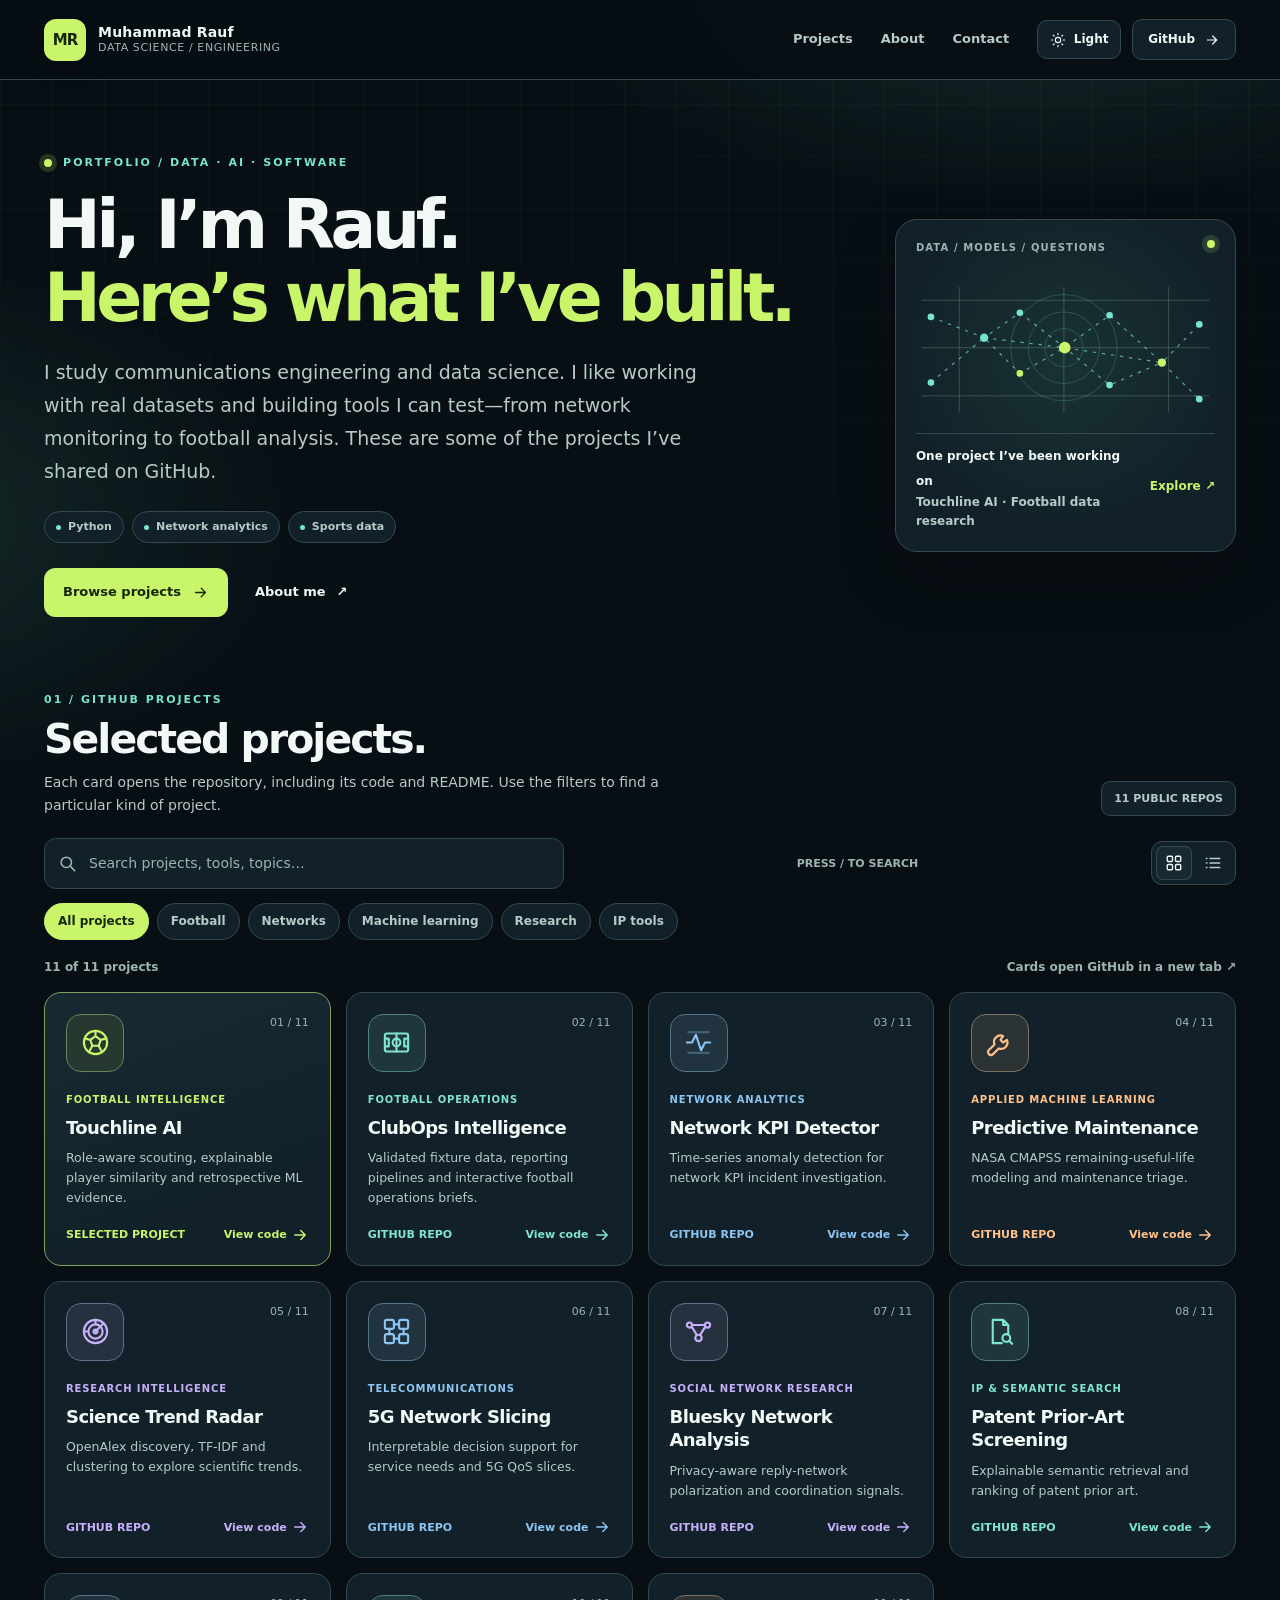
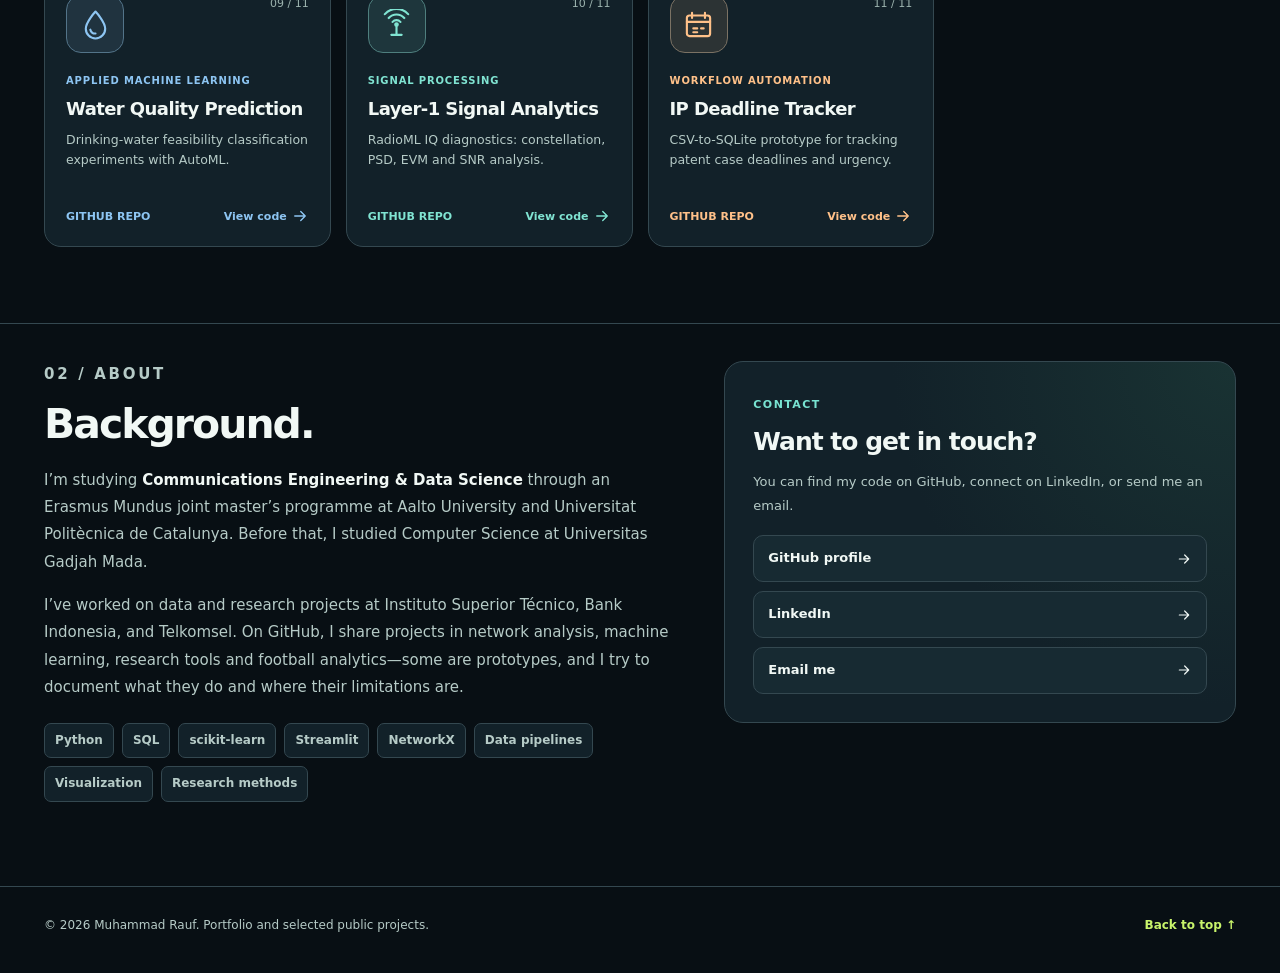
==== commit 8db33b47: "Rewrite portfolio in a personal voice and remove generic claims" ====
--- a/index.html
+++ b/index.html
@@ -5,11 +5,11 @@
   <meta name="viewport" content="width=device-width, initial-scale=1">
   <meta name="color-scheme" content="dark light">
   <meta name="theme-color" content="#080f14">
-  <meta name="description" content="Muhammad Rauf's portfolio: open-source data science, machine learning, football analytics, telecommunications and research intelligence projects. Explore 11 public GitHub repositories.">
+  <meta name="description" content="Muhammad Rauf is a data science and communications engineering student. Browse code and notes from his public projects in networks, football, and applied machine learning.">
   <meta property="og:type" content="website">
   <meta property="og:url" content="https://mrtrauf.github.io/">
   <meta property="og:title" content="Muhammad Rauf — Data Science &amp; AI Portfolio">
-  <meta property="og:description" content="Turning complex data into useful products. Explore public repositories spanning football intelligence, machine learning, networks and research.">
+  <meta property="og:description" content="Projects by Muhammad Rauf: data analysis, network monitoring, football research and practical Python tools.">
   <meta name="twitter:card" content="summary">
   <meta name="referrer" content="strict-origin-when-cross-origin">
   <link rel="canonical" href="https://mrtrauf.github.io/">
@@ -47,7 +47,7 @@
         <span class="identity-mark">MR</span><span class="identity-copy"><strong>Muhammad Rauf</strong><span>DATA SCIENCE / ENGINEERING</span></span>
       </a>
       <nav class="header-nav" aria-label="Primary navigation">
-        <a href="#projects">Work</a><a href="#approach">Approach</a><a href="#about">About</a>
+        <a href="#projects">Projects</a><a href="#about">About</a><a href="#contact">Contact</a>
       </nav>
       <div class="header-actions">
         <button id="theme-toggle" class="theme-button" type="button" aria-label="Switch to light theme" aria-pressed="false" title="Light theme"><svg aria-hidden="true"><use href="#icon-theme"></use></svg><span class="theme-label">Light</span></button>
@@ -59,14 +59,14 @@
     <section class="shell hero" id="top" aria-labelledby="hero-title">
       <div>
         <p class="eyebrow"><span class="pulse" aria-hidden="true"></span> PORTFOLIO / DATA · AI · SOFTWARE</p>
-        <h1 id="hero-title">From complex data<br>to <em>useful products.</em></h1>
-        <p class="hero-desc">Hi, I'm <strong>Muhammad Rauf</strong>. I build practical data and machine-learning tools—from football intelligence and network analytics to research workflows. Every project below links directly to its public GitHub repository.</p>
-        <div class="hero-meta" aria-label="Areas of work"><span>Data science</span><span>Machine learning</span><span>Applied engineering</span></div>
-        <div class="hero-actions"><a class="primary-link" href="#projects">Explore my work <svg width="17" height="17" aria-hidden="true"><use href="#icon-arrow"></use></svg></a><a class="secondary-link" href="#about">More about me <span aria-hidden="true">↗</span></a></div>
+        <h1 id="hero-title">Hi, I’m Rauf.<br><em>Here’s what I’ve built.</em></h1>
+        <p class="hero-desc">I study communications engineering and data science. I like working with real datasets and building tools I can test—from network monitoring to football analysis. These are some of the projects I’ve shared on GitHub.</p>
+        <div class="hero-meta" aria-label="Areas of work"><span>Python</span><span>Network analytics</span><span>Sports data</span></div>
+        <div class="hero-actions"><a class="primary-link" href="#projects">Browse projects <svg width="17" height="17" aria-hidden="true"><use href="#icon-arrow"></use></svg></a><a class="secondary-link" href="#about">About me <span aria-hidden="true">↗</span></a></div>
       </div>
       <aside class="hero-visual" aria-label="Conceptual data-flow illustration and featured project link">
         <div class="signal-panel">
-          <div class="panel-top"><span>INPUT → SIGNAL → INSIGHT</span><span class="live-dot" aria-hidden="true"></span></div>
+          <div class="panel-top"><span>DATA / MODELS / QUESTIONS</span><span class="live-dot" aria-hidden="true"></span></div>
           <svg class="signal-art" viewBox="0 0 360 170" xmlns="http://www.w3.org/2000/svg" aria-hidden="true">
   <circle class="ring" cx="178" cy="81" r="64"/><circle class="ring" cx="178" cy="81" r="43"/><circle class="ring" cx="178" cy="81" r="23"/>
   <path class="trace-soft" d="M7 139h346M7 81h346M7 24h346M52 8v151m126-151v151m126-151v151"/>
@@ -78,17 +78,17 @@
   <circle class="point-alt" cx="233" cy="42" r="4"/><circle class="point-alt" cx="233" cy="126" r="4"/><circle class="point" cx="296" cy="99" r="5"/>
   <circle class="point-alt" cx="341" cy="53" r="4"/><circle class="point-alt" cx="341" cy="143" r="4"/>
 </svg>
-          <div class="panel-bottom"><div><strong>Featured build</strong><p>Touchline AI · Football intelligence</p></div><a href="https://github.com/MRTRauf/touchline-ai" target="_blank" rel="noopener noreferrer">Explore ↗</a></div>
+          <div class="panel-bottom"><div><strong>One project I’ve been working on</strong><p>Touchline AI · Football data research</p></div><a href="https://github.com/MRTRauf/touchline-ai" target="_blank" rel="noopener noreferrer">Explore ↗</a></div>
         </div>
       </aside>
     </section>
 
     <section class="shell work" id="projects" aria-labelledby="projects-heading">
-      <div class="section-head"><div><p class="section-label">01 / PUBLIC WORK</p><h2 id="projects-heading">Explore the projects<span aria-hidden="true">.</span></h2><p>Every icon is a direct link to a real public repository. Filter by focus area or search for a topic.</p></div><span class="section-count">11 SELECTED REPOS</span></div>
+      <div class="section-head"><div><p class="section-label">01 / GITHUB PROJECTS</p><h2 id="projects-heading">Selected projects<span aria-hidden="true">.</span></h2><p>Each card opens the repository, including its code and README. Use the filters to find a particular kind of project.</p></div><span class="section-count">11 PUBLIC REPOS</span></div>
 
       <div class="work-toolbar">
         <div class="search-wrap"><svg aria-hidden="true"><use href="#icon-search"></use></svg><label class="sr-only" for="project-search">Search projects</label><input id="project-search" type="search" inputmode="search" placeholder="Search projects, tools, topics…" autocomplete="off"><button class="clear-search" id="clear-search" type="button" aria-label="Clear project search" hidden>×</button></div>
-        <span class="keyboard-hint">TIP: PRESS / TO SEARCH</span>
+        <span class="keyboard-hint">PRESS / TO SEARCH</span>
         <div class="view-switch" role="group" aria-label="Project layout">
           <button type="button" data-view-button="grid" aria-pressed="true" aria-label="Grid view" title="Grid view"><svg aria-hidden="true"><use href="#icon-grid"></use></svg></button>
           <button type="button" data-view-button="list" aria-pressed="false" aria-label="List view" title="List view"><svg aria-hidden="true"><use href="#icon-list"></use></svg></button>
@@ -102,110 +102,101 @@
         <button type="button" class="filter" data-category-filter="research" aria-pressed="false">Research</button>
         <button type="button" class="filter" data-category-filter="ip" aria-pressed="false">IP tools</button>
       </div>
-      <div class="result-line"><span id="result-status" role="status" aria-live="polite">11 of 11 projects</span><span>Select any card to open its GitHub repo ↗</span></div>
+      <div class="result-line"><span id="result-status" role="status" aria-live="polite">11 of 11 projects</span><span>Cards open GitHub in a new tab ↗</span></div>
       <div class="project-grid" id="project-grid" data-view="grid">
         <a class="project-card featured" href="https://github.com/MRTRauf/touchline-ai" target="_blank" rel="noopener noreferrer" data-tone="lime" data-category="football" data-search="Touchline AI FOOTBALL INTELLIGENCE Role-aware scouting, explainable player similarity and retrospective ML evidence. Python Streamlit machine learning rankings scouting" aria-label="Open Touchline AI GitHub repository in a new tab">
   <span class="card-top"><span class="card-icon"><svg aria-hidden="true"><use href="#icon-football"></use></svg></span><span class="card-no">01 / 11</span></span>
   <span class="card-type">FOOTBALL INTELLIGENCE</span>
   <strong class="card-title">Touchline AI</strong>
   <span class="card-desc">Role-aware scouting, explainable player similarity and retrospective ML evidence.</span>
-  <span class="card-end"><span>FEATURED PROJECT</span><span>View code <svg aria-hidden="true"><use href="#icon-arrow"></use></svg></span></span>
+  <span class="card-end"><span>SELECTED PROJECT</span><span>View code <svg aria-hidden="true"><use href="#icon-arrow"></use></svg></span></span>
 </a>
 <a class="project-card" href="https://github.com/MRTRauf/clubops-intelligence-public" target="_blank" rel="noopener noreferrer" data-tone="teal" data-category="football" data-search="ClubOps Intelligence FOOTBALL OPERATIONS Validated fixture data, reporting pipelines and interactive football operations briefs. Python Excel reporting analytics dashboard" aria-label="Open ClubOps Intelligence GitHub repository in a new tab">
   <span class="card-top"><span class="card-icon"><svg aria-hidden="true"><use href="#icon-pitch"></use></svg></span><span class="card-no">02 / 11</span></span>
   <span class="card-type">FOOTBALL OPERATIONS</span>
   <strong class="card-title">ClubOps Intelligence</strong>
   <span class="card-desc">Validated fixture data, reporting pipelines and interactive football operations briefs.</span>
-  <span class="card-end"><span>PUBLIC REPOSITORY</span><span>View code <svg aria-hidden="true"><use href="#icon-arrow"></use></svg></span></span>
+  <span class="card-end"><span>GITHUB REPO</span><span>View code <svg aria-hidden="true"><use href="#icon-arrow"></use></svg></span></span>
 </a>
 <a class="project-card" href="https://github.com/MRTRauf/network-kpi-anomaly-detector" target="_blank" rel="noopener noreferrer" data-tone="blue" data-category="networks" data-search="Network KPI Detector NETWORK ANALYTICS Time-series anomaly detection for network KPI incident investigation. network anomaly detection time-series ML" aria-label="Open Network KPI Detector GitHub repository in a new tab">
   <span class="card-top"><span class="card-icon"><svg aria-hidden="true"><use href="#icon-activity"></use></svg></span><span class="card-no">03 / 11</span></span>
   <span class="card-type">NETWORK ANALYTICS</span>
   <strong class="card-title">Network KPI Detector</strong>
   <span class="card-desc">Time-series anomaly detection for network KPI incident investigation.</span>
-  <span class="card-end"><span>PUBLIC REPOSITORY</span><span>View code <svg aria-hidden="true"><use href="#icon-arrow"></use></svg></span></span>
+  <span class="card-end"><span>GITHUB REPO</span><span>View code <svg aria-hidden="true"><use href="#icon-arrow"></use></svg></span></span>
 </a>
 <a class="project-card" href="https://github.com/MRTRauf/predictive-maintenance-rul" target="_blank" rel="noopener noreferrer" data-tone="amber" data-category="ml" data-search="Predictive Maintenance APPLIED MACHINE LEARNING NASA CMAPSS remaining-useful-life modeling and maintenance triage. RUL NASA forecasting predictive maintenance Streamlit" aria-label="Open Predictive Maintenance GitHub repository in a new tab">
   <span class="card-top"><span class="card-icon"><svg aria-hidden="true"><use href="#icon-maintenance"></use></svg></span><span class="card-no">04 / 11</span></span>
   <span class="card-type">APPLIED MACHINE LEARNING</span>
   <strong class="card-title">Predictive Maintenance</strong>
   <span class="card-desc">NASA CMAPSS remaining-useful-life modeling and maintenance triage.</span>
-  <span class="card-end"><span>PUBLIC REPOSITORY</span><span>View code <svg aria-hidden="true"><use href="#icon-arrow"></use></svg></span></span>
+  <span class="card-end"><span>GITHUB REPO</span><span>View code <svg aria-hidden="true"><use href="#icon-arrow"></use></svg></span></span>
 </a>
 <a class="project-card" href="https://github.com/MRTRauf/science-trend-radar" target="_blank" rel="noopener noreferrer" data-tone="violet" data-category="research" data-search="Science Trend Radar RESEARCH INTELLIGENCE OpenAlex discovery, TF-IDF and clustering to explore scientific trends. NLP TF-IDF KMeans OpenAlex science clustering" aria-label="Open Science Trend Radar GitHub repository in a new tab">
   <span class="card-top"><span class="card-icon"><svg aria-hidden="true"><use href="#icon-radar"></use></svg></span><span class="card-no">05 / 11</span></span>
   <span class="card-type">RESEARCH INTELLIGENCE</span>
   <strong class="card-title">Science Trend Radar</strong>
   <span class="card-desc">OpenAlex discovery, TF-IDF and clustering to explore scientific trends.</span>
-  <span class="card-end"><span>PUBLIC REPOSITORY</span><span>View code <svg aria-hidden="true"><use href="#icon-arrow"></use></svg></span></span>
+  <span class="card-end"><span>GITHUB REPO</span><span>View code <svg aria-hidden="true"><use href="#icon-arrow"></use></svg></span></span>
 </a>
 <a class="project-card" href="https://github.com/MRTRauf/network-slicing-decision-support-tool" target="_blank" rel="noopener noreferrer" data-tone="blue" data-category="networks" data-search="5G Network Slicing TELECOMMUNICATIONS Interpretable decision support for service needs and 5G QoS slices. 5G network QoS slicing decision support" aria-label="Open 5G Network Slicing GitHub repository in a new tab">
   <span class="card-top"><span class="card-icon"><svg aria-hidden="true"><use href="#icon-slicing"></use></svg></span><span class="card-no">06 / 11</span></span>
   <span class="card-type">TELECOMMUNICATIONS</span>
   <strong class="card-title">5G Network Slicing</strong>
   <span class="card-desc">Interpretable decision support for service needs and 5G QoS slices.</span>
-  <span class="card-end"><span>PUBLIC REPOSITORY</span><span>View code <svg aria-hidden="true"><use href="#icon-arrow"></use></svg></span></span>
+  <span class="card-end"><span>GITHUB REPO</span><span>View code <svg aria-hidden="true"><use href="#icon-arrow"></use></svg></span></span>
 </a>
 <a class="project-card" href="https://github.com/MRTRauf/bluesky-polarization-coordination" target="_blank" rel="noopener noreferrer" data-tone="violet" data-category="research" data-search="Bluesky Network Analysis SOCIAL NETWORK RESEARCH Privacy-aware reply-network polarization and coordination signals. Bluesky Jetstream graph polarization network" aria-label="Open Bluesky Network Analysis GitHub repository in a new tab">
   <span class="card-top"><span class="card-icon"><svg aria-hidden="true"><use href="#icon-social"></use></svg></span><span class="card-no">07 / 11</span></span>
   <span class="card-type">SOCIAL NETWORK RESEARCH</span>
   <strong class="card-title">Bluesky Network Analysis</strong>
   <span class="card-desc">Privacy-aware reply-network polarization and coordination signals.</span>
-  <span class="card-end"><span>PUBLIC REPOSITORY</span><span>View code <svg aria-hidden="true"><use href="#icon-arrow"></use></svg></span></span>
+  <span class="card-end"><span>GITHUB REPO</span><span>View code <svg aria-hidden="true"><use href="#icon-arrow"></use></svg></span></span>
 </a>
 <a class="project-card" href="https://github.com/MRTRauf/patent_prior_screening" target="_blank" rel="noopener noreferrer" data-tone="teal" data-category="ip" data-search="Patent Prior-Art Screening IP &amp; SEMANTIC SEARCH Explainable semantic retrieval and ranking of patent prior art. patent Lens semantic search NLP retrieval" aria-label="Open Patent Prior-Art Screening GitHub repository in a new tab">
   <span class="card-top"><span class="card-icon"><svg aria-hidden="true"><use href="#icon-patent"></use></svg></span><span class="card-no">08 / 11</span></span>
   <span class="card-type">IP &amp; SEMANTIC SEARCH</span>
   <strong class="card-title">Patent Prior-Art Screening</strong>
   <span class="card-desc">Explainable semantic retrieval and ranking of patent prior art.</span>
-  <span class="card-end"><span>PUBLIC REPOSITORY</span><span>View code <svg aria-hidden="true"><use href="#icon-arrow"></use></svg></span></span>
+  <span class="card-end"><span>GITHUB REPO</span><span>View code <svg aria-hidden="true"><use href="#icon-arrow"></use></svg></span></span>
 </a>
 <a class="project-card" href="https://github.com/MRTRauf/drinking-water-quality-prediction" target="_blank" rel="noopener noreferrer" data-tone="blue" data-category="ml" data-search="Water Quality Prediction APPLIED MACHINE LEARNING Drinking-water feasibility classification experiments with AutoML. PyCaret XGBoost classification water ML" aria-label="Open Water Quality Prediction GitHub repository in a new tab">
   <span class="card-top"><span class="card-icon"><svg aria-hidden="true"><use href="#icon-droplet"></use></svg></span><span class="card-no">09 / 11</span></span>
   <span class="card-type">APPLIED MACHINE LEARNING</span>
   <strong class="card-title">Water Quality Prediction</strong>
   <span class="card-desc">Drinking-water feasibility classification experiments with AutoML.</span>
-  <span class="card-end"><span>PUBLIC REPOSITORY</span><span>View code <svg aria-hidden="true"><use href="#icon-arrow"></use></svg></span></span>
+  <span class="card-end"><span>GITHUB REPO</span><span>View code <svg aria-hidden="true"><use href="#icon-arrow"></use></svg></span></span>
 </a>
 <a class="project-card" href="https://github.com/MRTRauf/l1-ml-signal-analytics" target="_blank" rel="noopener noreferrer" data-tone="teal" data-category="networks" data-search="Layer-1 Signal Analytics SIGNAL PROCESSING RadioML IQ diagnostics: constellation, PSD, EVM and SNR analysis. RadioML IQ radio signal EVM PSD SNR ML" aria-label="Open Layer-1 Signal Analytics GitHub repository in a new tab">
   <span class="card-top"><span class="card-icon"><svg aria-hidden="true"><use href="#icon-signal"></use></svg></span><span class="card-no">10 / 11</span></span>
   <span class="card-type">SIGNAL PROCESSING</span>
   <strong class="card-title">Layer-1 Signal Analytics</strong>
   <span class="card-desc">RadioML IQ diagnostics: constellation, PSD, EVM and SNR analysis.</span>
-  <span class="card-end"><span>PUBLIC REPOSITORY</span><span>View code <svg aria-hidden="true"><use href="#icon-arrow"></use></svg></span></span>
+  <span class="card-end"><span>GITHUB REPO</span><span>View code <svg aria-hidden="true"><use href="#icon-arrow"></use></svg></span></span>
 </a>
 <a class="project-card" href="https://github.com/MRTRauf/ip_deadline_tracker" target="_blank" rel="noopener noreferrer" data-tone="amber" data-category="ip" data-search="IP Deadline Tracker WORKFLOW AUTOMATION CSV-to-SQLite prototype for tracking patent case deadlines and urgency. patent IP Streamlit Python SQLite deadline" aria-label="Open IP Deadline Tracker GitHub repository in a new tab">
   <span class="card-top"><span class="card-icon"><svg aria-hidden="true"><use href="#icon-calendar"></use></svg></span><span class="card-no">11 / 11</span></span>
   <span class="card-type">WORKFLOW AUTOMATION</span>
   <strong class="card-title">IP Deadline Tracker</strong>
   <span class="card-desc">CSV-to-SQLite prototype for tracking patent case deadlines and urgency.</span>
-  <span class="card-end"><span>PUBLIC REPOSITORY</span><span>View code <svg aria-hidden="true"><use href="#icon-arrow"></use></svg></span></span>
+  <span class="card-end"><span>GITHUB REPO</span><span>View code <svg aria-hidden="true"><use href="#icon-arrow"></use></svg></span></span>
 </a>
       </div>
       <div class="empty-state" id="empty-state" hidden><h3>No matching projects</h3><p>Try another topic or clear the selected category.</p><button type="button" id="reset-projects">Show all projects</button></div>
     </section>
 
-    <section class="principles" id="approach" aria-labelledby="approach-heading"><div class="shell">
-      <p class="section-label">02 / HOW I WORK</p><h2 id="approach-heading">Built to be useful, not just impressive.</h2>
-      <div class="principles-grid">
-        <article class="principle"><span class="principle-num">01 / UNDERSTAND</span><h3>Start with the real question</h3><p>Define the decision, users and context before reaching for models or visualizations.</p></article>
-        <article class="principle"><span class="principle-num">02 / VERIFY</span><h3>Make evidence inspectable</h3><p>Use reproducible methods, clear assumptions and data-quality checks instead of opaque claims.</p></article>
-        <article class="principle"><span class="principle-num">03 / DELIVER</span><h3>Ship usable workflows</h3><p>Turn the analysis into tools that people can navigate, test and interrogate.</p></article>
-      </div>
-    </div></section>
-
     <section class="about" id="about" aria-labelledby="about-heading"><div class="shell about-grid">
       <div>
-        <p class="section-label">03 / THE PERSON BEHIND THE CODE</p>
-        <h2 id="about-heading">A little about me.</h2>
-        <p>I'm <strong>Muhammad Rauf</strong>, pursuing a joint master's in <strong>Communications Engineering &amp; Data Science</strong> through the Erasmus Mundus programme, with a background in Computer Science.</p>
-        <p>I enjoy problems where data meets real operations: network performance, forecasting, information retrieval, football scouting and interactive decision-support tools.</p>
+        <p class="section-label">02 / ABOUT</p>
+        <h2 id="about-heading">Background.</h2>
+        <p>I’m studying <strong>Communications Engineering &amp; Data Science</strong> through an Erasmus Mundus joint master’s programme at Aalto University and Universitat Politècnica de Catalunya. Before that, I studied Computer Science at Universitas Gadjah Mada.</p>
+        <p>I’ve worked on data and research projects at Instituto Superior Técnico, Bank Indonesia, and Telkomsel. On GitHub, I share projects in network analysis, machine learning, research tools and football analytics—some are prototypes, and I try to document what they do and where their limitations are.</p>
         <div class="tech-pills" aria-label="Tools and interests"><span>Python</span><span>SQL</span><span>scikit-learn</span><span>Streamlit</span><span>NetworkX</span><span>Data pipelines</span><span>Visualization</span><span>Research methods</span></div>
       </div>
-      <aside class="connect-card" aria-labelledby="connect-heading">
-        <span class="connect-eyebrow">CONNECT / COLLABORATE</span>
-        <h3 id="connect-heading">Let's build something meaningful.</h3>
-        <p>Explore the source, learn more about my background or get in touch directly.</p>
+      <aside id="contact" class="connect-card" aria-labelledby="connect-heading">
+        <span class="connect-eyebrow">CONTACT</span>
+        <h3 id="connect-heading">Want to get in touch?</h3>
+        <p>You can find my code on GitHub, connect on LinkedIn, or send me an email.</p>
         <div class="connect-links">
           <a href="https://github.com/MRTRauf" target="_blank" rel="noopener noreferrer">GitHub profile <svg aria-hidden="true"><use href="#icon-arrow"></use></svg></a>
           <a href="https://www.linkedin.com/in/muhammadrauf" target="_blank" rel="noopener noreferrer">LinkedIn <svg aria-hidden="true"><use href="#icon-arrow"></use></svg></a>
@@ -214,6 +205,6 @@
       </aside>
     </div></section>
   </main>
-  <footer class="site-footer"><div class="shell footer-inner"><p>© <span id="year">2026</span> Muhammad Rauf. Independently built portfolio. No tracking scripts.</p><a href="#top">Back to top ↑</a></div></footer>
+  <footer class="site-footer"><div class="shell footer-inner"><p>© <span id="year">2026</span> Muhammad Rauf. Portfolio and selected public projects.</p><a href="#top">Back to top ↑</a></div></footer>
 </body>
 </html>
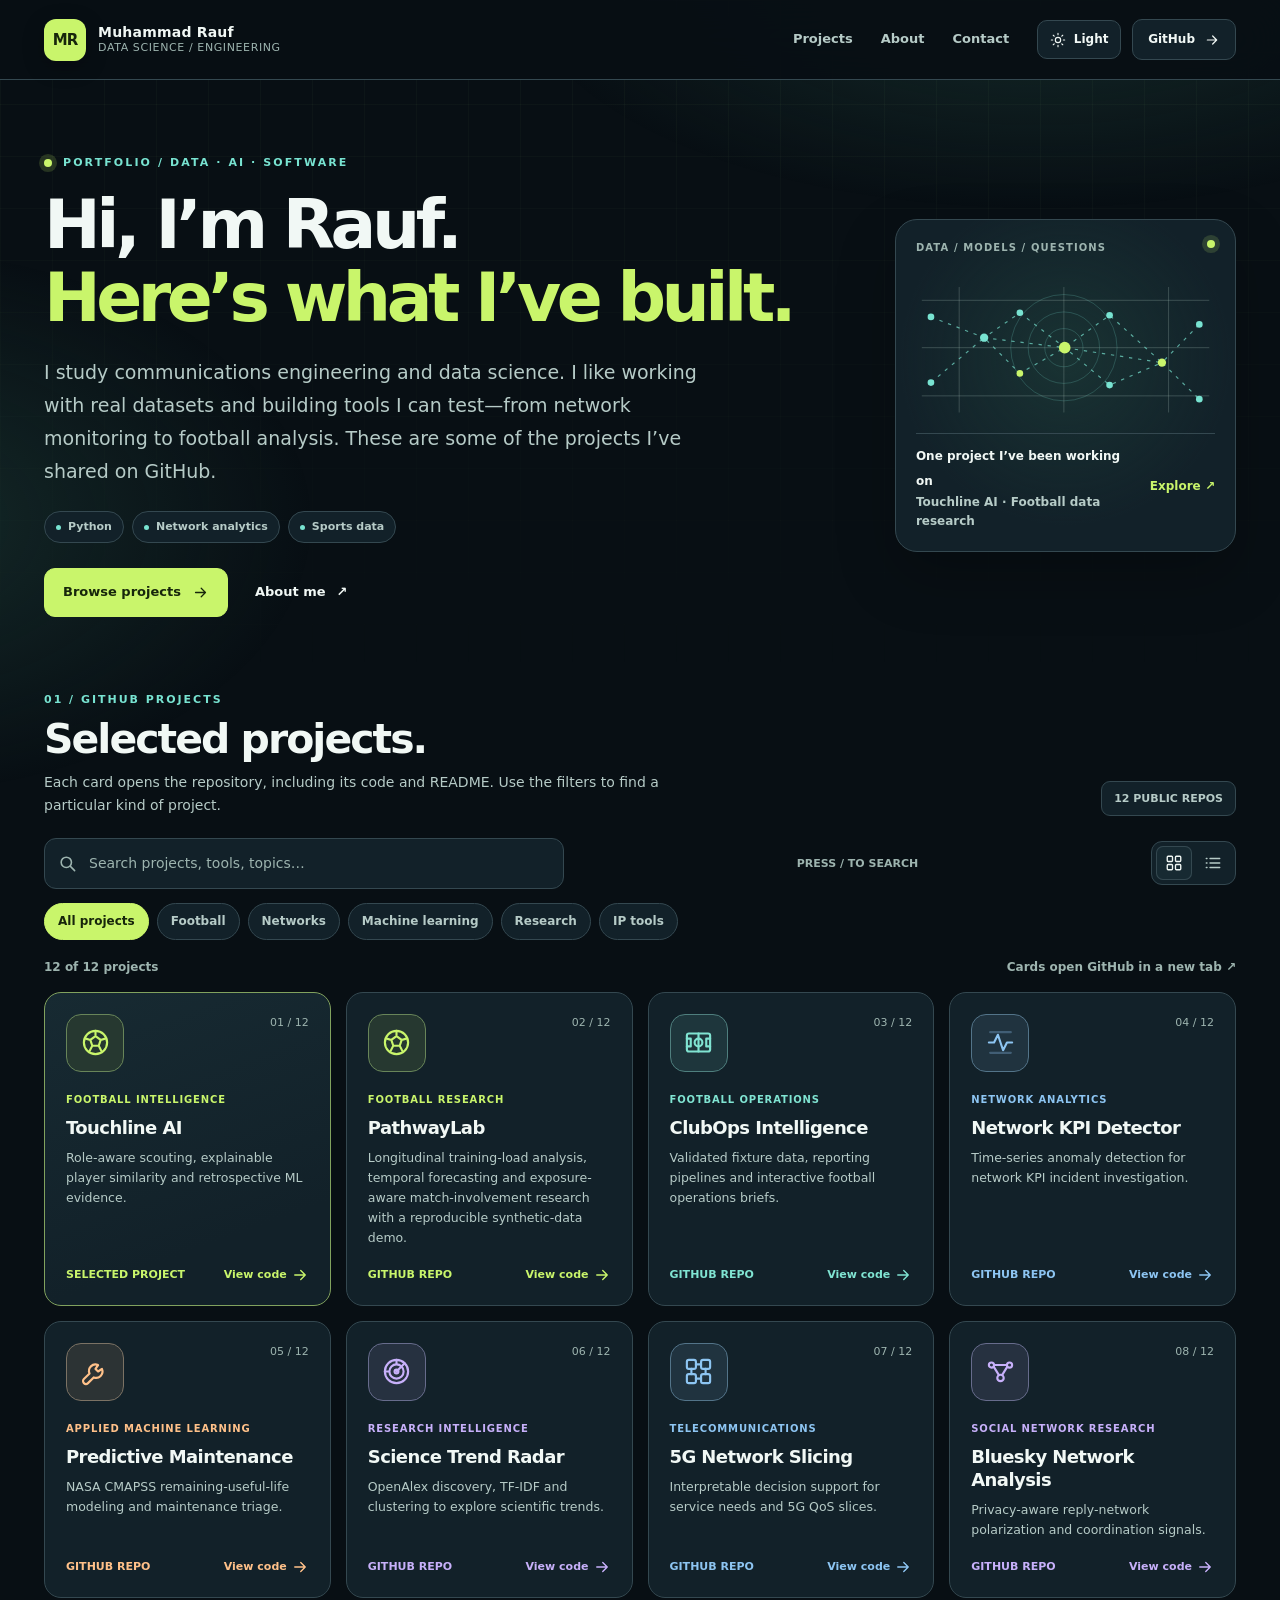
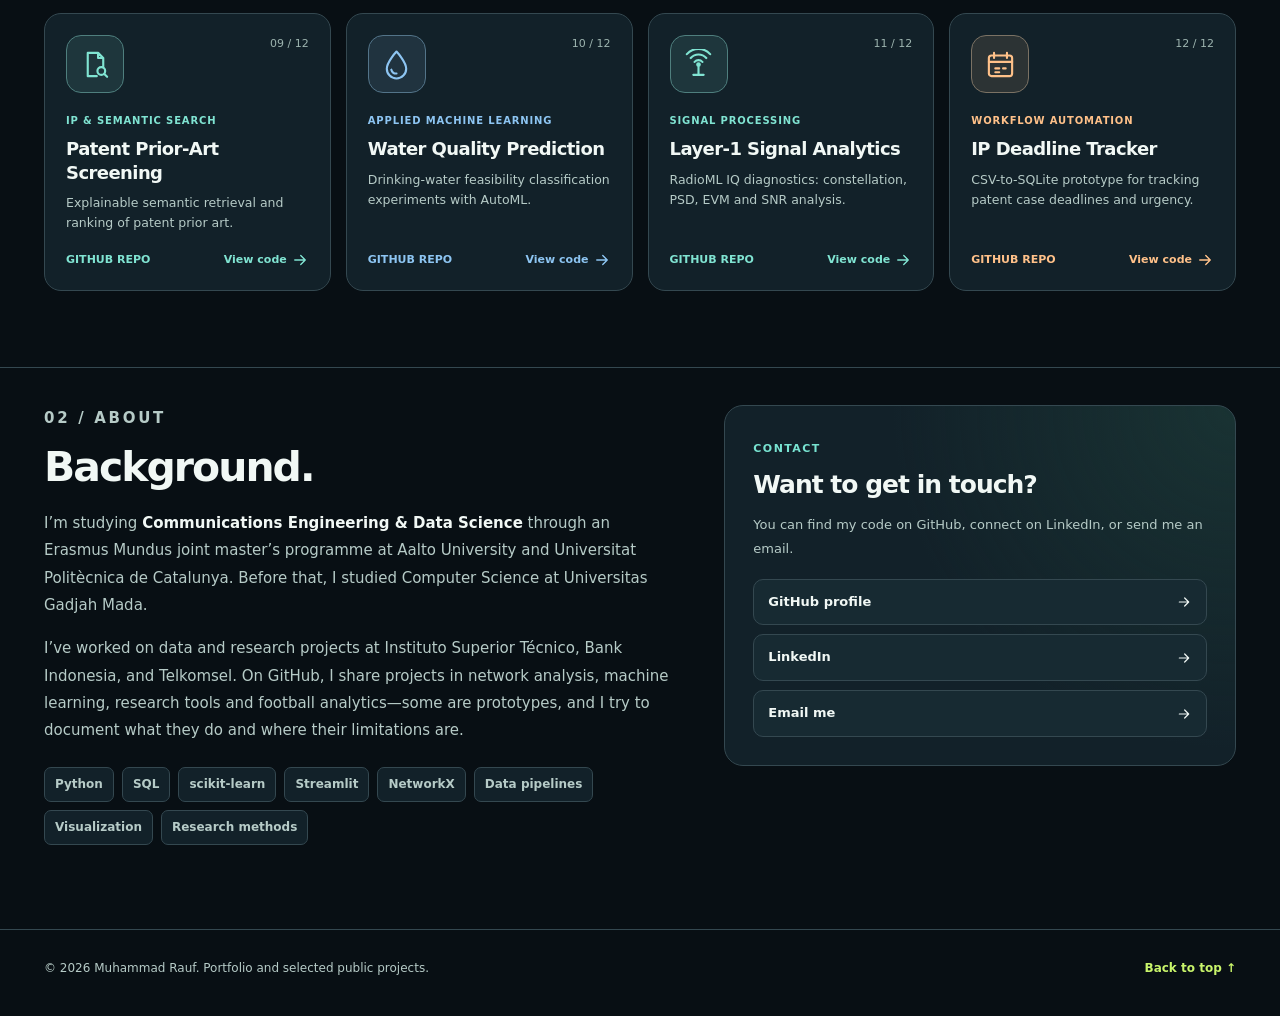
==== commit fe716f13: "Add PathwayLab portfolio card" ====
--- a/index.html
+++ b/index.html
@@ -84,7 +84,7 @@
     </section>
 
     <section class="shell work" id="projects" aria-labelledby="projects-heading">
-      <div class="section-head"><div><p class="section-label">01 / GITHUB PROJECTS</p><h2 id="projects-heading">Selected projects<span aria-hidden="true">.</span></h2><p>Each card opens the repository, including its code and README. Use the filters to find a particular kind of project.</p></div><span class="section-count">11 PUBLIC REPOS</span></div>
+      <div class="section-head"><div><p class="section-label">01 / GITHUB PROJECTS</p><h2 id="projects-heading">Selected projects<span aria-hidden="true">.</span></h2><p>Each card opens the repository, including its code and README. Use the filters to find a particular kind of project.</p></div><span class="section-count">12 PUBLIC REPOS</span></div>
 
       <div class="work-toolbar">
         <div class="search-wrap"><svg aria-hidden="true"><use href="#icon-search"></use></svg><label class="sr-only" for="project-search">Search projects</label><input id="project-search" type="search" inputmode="search" placeholder="Search projects, tools, topics…" autocomplete="off"><button class="clear-search" id="clear-search" type="button" aria-label="Clear project search" hidden>×</button></div>
@@ -102,80 +102,87 @@
         <button type="button" class="filter" data-category-filter="research" aria-pressed="false">Research</button>
         <button type="button" class="filter" data-category-filter="ip" aria-pressed="false">IP tools</button>
       </div>
-      <div class="result-line"><span id="result-status" role="status" aria-live="polite">11 of 11 projects</span><span>Cards open GitHub in a new tab ↗</span></div>
+      <div class="result-line"><span id="result-status" role="status" aria-live="polite">12 of 12 projects</span><span>Cards open GitHub in a new tab ↗</span></div>
       <div class="project-grid" id="project-grid" data-view="grid">
         <a class="project-card featured" href="https://github.com/MRTRauf/touchline-ai" target="_blank" rel="noopener noreferrer" data-tone="lime" data-category="football" data-search="Touchline AI FOOTBALL INTELLIGENCE Role-aware scouting, explainable player similarity and retrospective ML evidence. Python Streamlit machine learning rankings scouting" aria-label="Open Touchline AI GitHub repository in a new tab">
-  <span class="card-top"><span class="card-icon"><svg aria-hidden="true"><use href="#icon-football"></use></svg></span><span class="card-no">01 / 11</span></span>
+  <span class="card-top"><span class="card-icon"><svg aria-hidden="true"><use href="#icon-football"></use></svg></span><span class="card-no">01 / 12</span></span>
   <span class="card-type">FOOTBALL INTELLIGENCE</span>
   <strong class="card-title">Touchline AI</strong>
   <span class="card-desc">Role-aware scouting, explainable player similarity and retrospective ML evidence.</span>
   <span class="card-end"><span>SELECTED PROJECT</span><span>View code <svg aria-hidden="true"><use href="#icon-arrow"></use></svg></span></span>
 </a>
+<a class="project-card" href="https://github.com/MRTRauf/pathwaylab" target="_blank" rel="noopener noreferrer" data-tone="lime" data-category="football" data-search="PathwayLab FOOTBALL RESEARCH Longitudinal training-load analysis, temporal forecasting and exposure-aware match-involvement research with a reproducible synthetic-data demo. Python Streamlit football analytics machine learning time series synthetic data" aria-label="Open PathwayLab GitHub repository in a new tab">
+  <span class="card-top"><span class="card-icon"><svg aria-hidden="true"><use href="#icon-football"></use></svg></span><span class="card-no">02 / 12</span></span>
+  <span class="card-type">FOOTBALL RESEARCH</span>
+  <strong class="card-title">PathwayLab</strong>
+  <span class="card-desc">Longitudinal training-load analysis, temporal forecasting and exposure-aware match-involvement research with a reproducible synthetic-data demo.</span>
+  <span class="card-end"><span>GITHUB REPO</span><span>View code <svg aria-hidden="true"><use href="#icon-arrow"></use></svg></span></span>
+</a>
 <a class="project-card" href="https://github.com/MRTRauf/clubops-intelligence-public" target="_blank" rel="noopener noreferrer" data-tone="teal" data-category="football" data-search="ClubOps Intelligence FOOTBALL OPERATIONS Validated fixture data, reporting pipelines and interactive football operations briefs. Python Excel reporting analytics dashboard" aria-label="Open ClubOps Intelligence GitHub repository in a new tab">
-  <span class="card-top"><span class="card-icon"><svg aria-hidden="true"><use href="#icon-pitch"></use></svg></span><span class="card-no">02 / 11</span></span>
+  <span class="card-top"><span class="card-icon"><svg aria-hidden="true"><use href="#icon-pitch"></use></svg></span><span class="card-no">03 / 12</span></span>
   <span class="card-type">FOOTBALL OPERATIONS</span>
   <strong class="card-title">ClubOps Intelligence</strong>
   <span class="card-desc">Validated fixture data, reporting pipelines and interactive football operations briefs.</span>
   <span class="card-end"><span>GITHUB REPO</span><span>View code <svg aria-hidden="true"><use href="#icon-arrow"></use></svg></span></span>
 </a>
 <a class="project-card" href="https://github.com/MRTRauf/network-kpi-anomaly-detector" target="_blank" rel="noopener noreferrer" data-tone="blue" data-category="networks" data-search="Network KPI Detector NETWORK ANALYTICS Time-series anomaly detection for network KPI incident investigation. network anomaly detection time-series ML" aria-label="Open Network KPI Detector GitHub repository in a new tab">
-  <span class="card-top"><span class="card-icon"><svg aria-hidden="true"><use href="#icon-activity"></use></svg></span><span class="card-no">03 / 11</span></span>
+  <span class="card-top"><span class="card-icon"><svg aria-hidden="true"><use href="#icon-activity"></use></svg></span><span class="card-no">04 / 12</span></span>
   <span class="card-type">NETWORK ANALYTICS</span>
   <strong class="card-title">Network KPI Detector</strong>
   <span class="card-desc">Time-series anomaly detection for network KPI incident investigation.</span>
   <span class="card-end"><span>GITHUB REPO</span><span>View code <svg aria-hidden="true"><use href="#icon-arrow"></use></svg></span></span>
 </a>
 <a class="project-card" href="https://github.com/MRTRauf/predictive-maintenance-rul" target="_blank" rel="noopener noreferrer" data-tone="amber" data-category="ml" data-search="Predictive Maintenance APPLIED MACHINE LEARNING NASA CMAPSS remaining-useful-life modeling and maintenance triage. RUL NASA forecasting predictive maintenance Streamlit" aria-label="Open Predictive Maintenance GitHub repository in a new tab">
-  <span class="card-top"><span class="card-icon"><svg aria-hidden="true"><use href="#icon-maintenance"></use></svg></span><span class="card-no">04 / 11</span></span>
+  <span class="card-top"><span class="card-icon"><svg aria-hidden="true"><use href="#icon-maintenance"></use></svg></span><span class="card-no">05 / 12</span></span>
   <span class="card-type">APPLIED MACHINE LEARNING</span>
   <strong class="card-title">Predictive Maintenance</strong>
   <span class="card-desc">NASA CMAPSS remaining-useful-life modeling and maintenance triage.</span>
   <span class="card-end"><span>GITHUB REPO</span><span>View code <svg aria-hidden="true"><use href="#icon-arrow"></use></svg></span></span>
 </a>
 <a class="project-card" href="https://github.com/MRTRauf/science-trend-radar" target="_blank" rel="noopener noreferrer" data-tone="violet" data-category="research" data-search="Science Trend Radar RESEARCH INTELLIGENCE OpenAlex discovery, TF-IDF and clustering to explore scientific trends. NLP TF-IDF KMeans OpenAlex science clustering" aria-label="Open Science Trend Radar GitHub repository in a new tab">
-  <span class="card-top"><span class="card-icon"><svg aria-hidden="true"><use href="#icon-radar"></use></svg></span><span class="card-no">05 / 11</span></span>
+  <span class="card-top"><span class="card-icon"><svg aria-hidden="true"><use href="#icon-radar"></use></svg></span><span class="card-no">06 / 12</span></span>
   <span class="card-type">RESEARCH INTELLIGENCE</span>
   <strong class="card-title">Science Trend Radar</strong>
   <span class="card-desc">OpenAlex discovery, TF-IDF and clustering to explore scientific trends.</span>
   <span class="card-end"><span>GITHUB REPO</span><span>View code <svg aria-hidden="true"><use href="#icon-arrow"></use></svg></span></span>
 </a>
 <a class="project-card" href="https://github.com/MRTRauf/network-slicing-decision-support-tool" target="_blank" rel="noopener noreferrer" data-tone="blue" data-category="networks" data-search="5G Network Slicing TELECOMMUNICATIONS Interpretable decision support for service needs and 5G QoS slices. 5G network QoS slicing decision support" aria-label="Open 5G Network Slicing GitHub repository in a new tab">
-  <span class="card-top"><span class="card-icon"><svg aria-hidden="true"><use href="#icon-slicing"></use></svg></span><span class="card-no">06 / 11</span></span>
+  <span class="card-top"><span class="card-icon"><svg aria-hidden="true"><use href="#icon-slicing"></use></svg></span><span class="card-no">07 / 12</span></span>
   <span class="card-type">TELECOMMUNICATIONS</span>
   <strong class="card-title">5G Network Slicing</strong>
   <span class="card-desc">Interpretable decision support for service needs and 5G QoS slices.</span>
   <span class="card-end"><span>GITHUB REPO</span><span>View code <svg aria-hidden="true"><use href="#icon-arrow"></use></svg></span></span>
 </a>
 <a class="project-card" href="https://github.com/MRTRauf/bluesky-polarization-coordination" target="_blank" rel="noopener noreferrer" data-tone="violet" data-category="research" data-search="Bluesky Network Analysis SOCIAL NETWORK RESEARCH Privacy-aware reply-network polarization and coordination signals. Bluesky Jetstream graph polarization network" aria-label="Open Bluesky Network Analysis GitHub repository in a new tab">
-  <span class="card-top"><span class="card-icon"><svg aria-hidden="true"><use href="#icon-social"></use></svg></span><span class="card-no">07 / 11</span></span>
+  <span class="card-top"><span class="card-icon"><svg aria-hidden="true"><use href="#icon-social"></use></svg></span><span class="card-no">08 / 12</span></span>
   <span class="card-type">SOCIAL NETWORK RESEARCH</span>
   <strong class="card-title">Bluesky Network Analysis</strong>
   <span class="card-desc">Privacy-aware reply-network polarization and coordination signals.</span>
   <span class="card-end"><span>GITHUB REPO</span><span>View code <svg aria-hidden="true"><use href="#icon-arrow"></use></svg></span></span>
 </a>
 <a class="project-card" href="https://github.com/MRTRauf/patent_prior_screening" target="_blank" rel="noopener noreferrer" data-tone="teal" data-category="ip" data-search="Patent Prior-Art Screening IP &amp; SEMANTIC SEARCH Explainable semantic retrieval and ranking of patent prior art. patent Lens semantic search NLP retrieval" aria-label="Open Patent Prior-Art Screening GitHub repository in a new tab">
-  <span class="card-top"><span class="card-icon"><svg aria-hidden="true"><use href="#icon-patent"></use></svg></span><span class="card-no">08 / 11</span></span>
+  <span class="card-top"><span class="card-icon"><svg aria-hidden="true"><use href="#icon-patent"></use></svg></span><span class="card-no">09 / 12</span></span>
   <span class="card-type">IP &amp; SEMANTIC SEARCH</span>
   <strong class="card-title">Patent Prior-Art Screening</strong>
   <span class="card-desc">Explainable semantic retrieval and ranking of patent prior art.</span>
   <span class="card-end"><span>GITHUB REPO</span><span>View code <svg aria-hidden="true"><use href="#icon-arrow"></use></svg></span></span>
 </a>
 <a class="project-card" href="https://github.com/MRTRauf/drinking-water-quality-prediction" target="_blank" rel="noopener noreferrer" data-tone="blue" data-category="ml" data-search="Water Quality Prediction APPLIED MACHINE LEARNING Drinking-water feasibility classification experiments with AutoML. PyCaret XGBoost classification water ML" aria-label="Open Water Quality Prediction GitHub repository in a new tab">
-  <span class="card-top"><span class="card-icon"><svg aria-hidden="true"><use href="#icon-droplet"></use></svg></span><span class="card-no">09 / 11</span></span>
+  <span class="card-top"><span class="card-icon"><svg aria-hidden="true"><use href="#icon-droplet"></use></svg></span><span class="card-no">10 / 12</span></span>
   <span class="card-type">APPLIED MACHINE LEARNING</span>
   <strong class="card-title">Water Quality Prediction</strong>
   <span class="card-desc">Drinking-water feasibility classification experiments with AutoML.</span>
   <span class="card-end"><span>GITHUB REPO</span><span>View code <svg aria-hidden="true"><use href="#icon-arrow"></use></svg></span></span>
 </a>
 <a class="project-card" href="https://github.com/MRTRauf/l1-ml-signal-analytics" target="_blank" rel="noopener noreferrer" data-tone="teal" data-category="networks" data-search="Layer-1 Signal Analytics SIGNAL PROCESSING RadioML IQ diagnostics: constellation, PSD, EVM and SNR analysis. RadioML IQ radio signal EVM PSD SNR ML" aria-label="Open Layer-1 Signal Analytics GitHub repository in a new tab">
-  <span class="card-top"><span class="card-icon"><svg aria-hidden="true"><use href="#icon-signal"></use></svg></span><span class="card-no">10 / 11</span></span>
+  <span class="card-top"><span class="card-icon"><svg aria-hidden="true"><use href="#icon-signal"></use></svg></span><span class="card-no">11 / 12</span></span>
   <span class="card-type">SIGNAL PROCESSING</span>
   <strong class="card-title">Layer-1 Signal Analytics</strong>
   <span class="card-desc">RadioML IQ diagnostics: constellation, PSD, EVM and SNR analysis.</span>
   <span class="card-end"><span>GITHUB REPO</span><span>View code <svg aria-hidden="true"><use href="#icon-arrow"></use></svg></span></span>
 </a>
 <a class="project-card" href="https://github.com/MRTRauf/ip_deadline_tracker" target="_blank" rel="noopener noreferrer" data-tone="amber" data-category="ip" data-search="IP Deadline Tracker WORKFLOW AUTOMATION CSV-to-SQLite prototype for tracking patent case deadlines and urgency. patent IP Streamlit Python SQLite deadline" aria-label="Open IP Deadline Tracker GitHub repository in a new tab">
-  <span class="card-top"><span class="card-icon"><svg aria-hidden="true"><use href="#icon-calendar"></use></svg></span><span class="card-no">11 / 11</span></span>
+  <span class="card-top"><span class="card-icon"><svg aria-hidden="true"><use href="#icon-calendar"></use></svg></span><span class="card-no">12 / 12</span></span>
   <span class="card-type">WORKFLOW AUTOMATION</span>
   <strong class="card-title">IP Deadline Tracker</strong>
   <span class="card-desc">CSV-to-SQLite prototype for tracking patent case deadlines and urgency.</span>
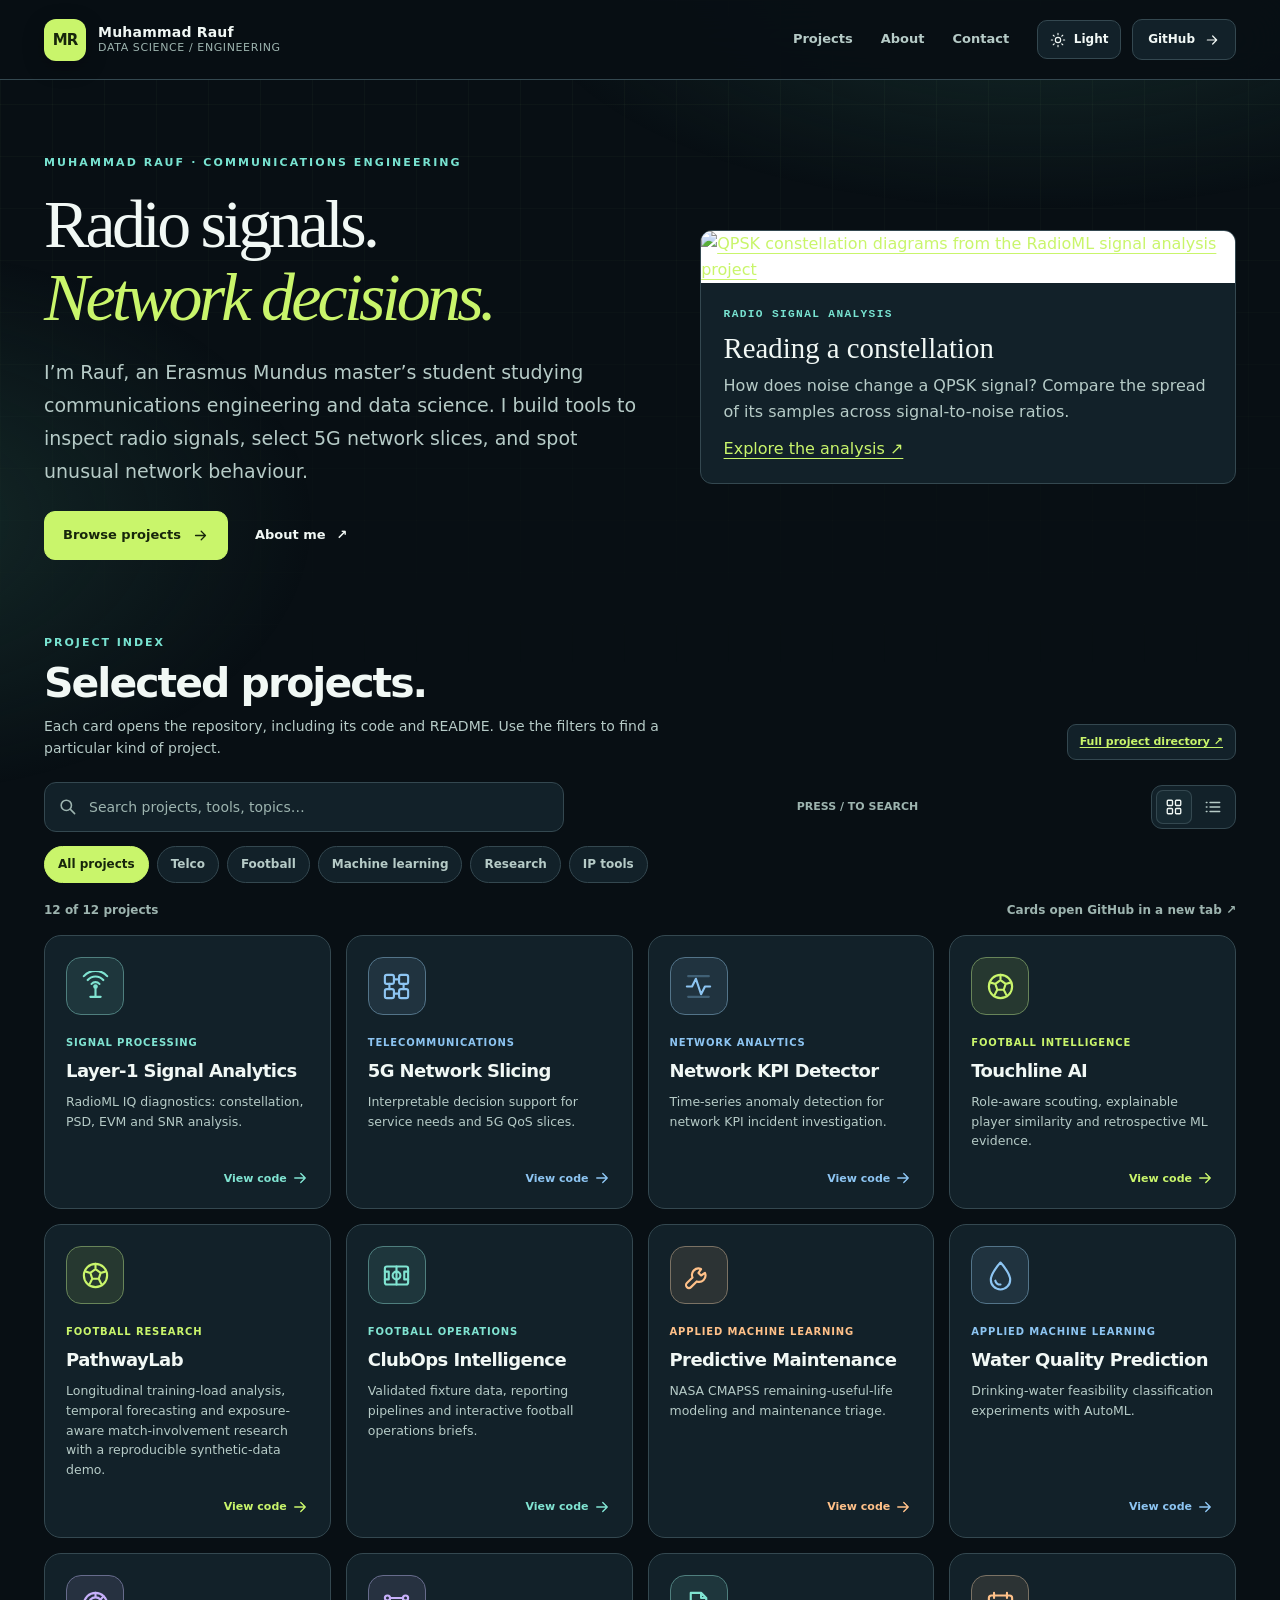
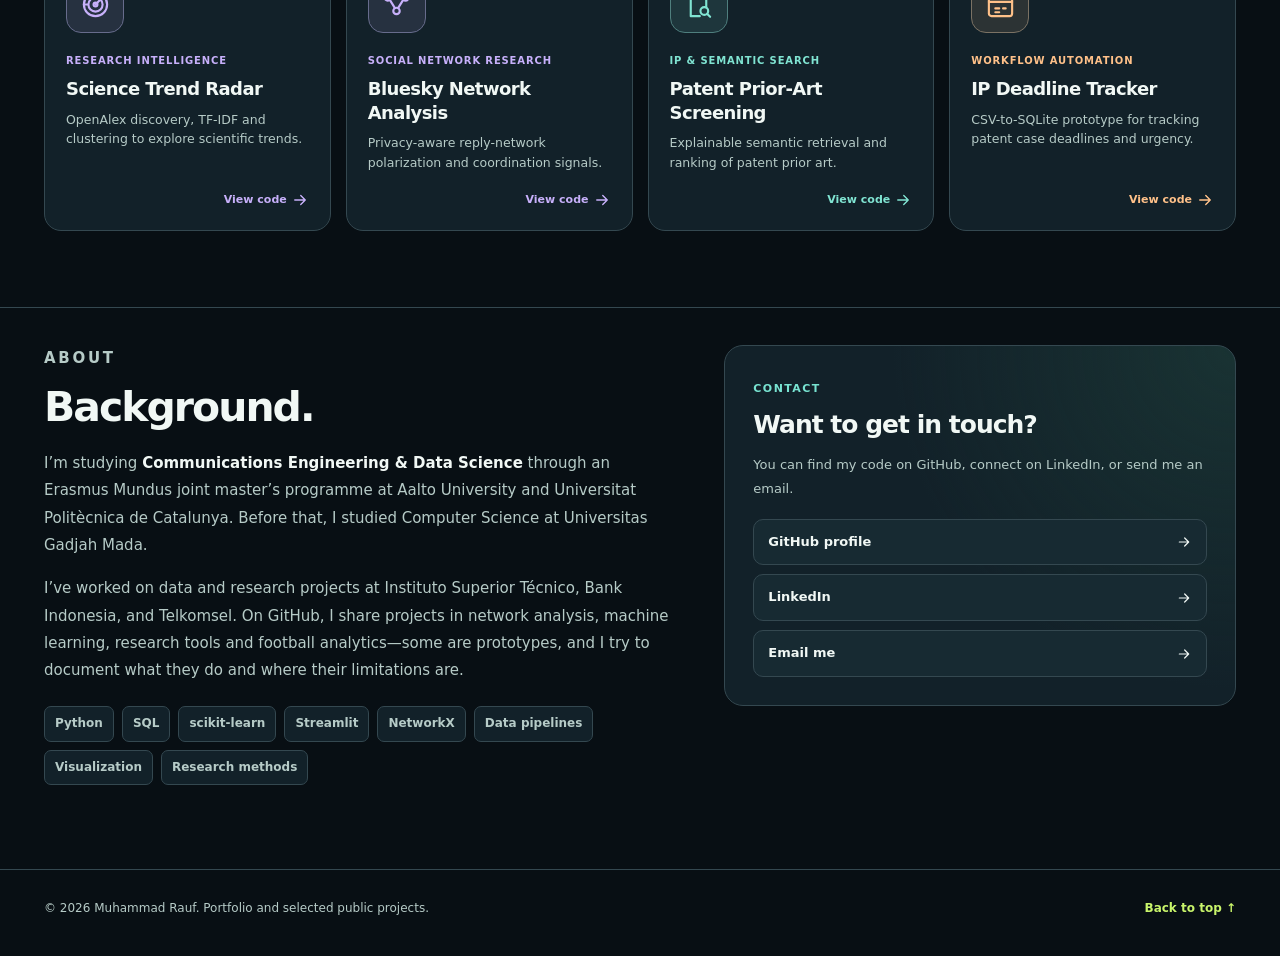
==== commit 2347face: "Feature radio signal analysis and prioritize telecommunications work" ====
--- a/index.html
+++ b/index.html
@@ -8,7 +8,7 @@
   <meta name="description" content="Muhammad Rauf is a data science and communications engineering student. Browse code and notes from his public projects in networks, football, and applied machine learning.">
   <meta property="og:type" content="website">
   <meta property="og:url" content="https://mrtrauf.github.io/">
-  <meta property="og:title" content="Muhammad Rauf — Data Science &amp; AI Portfolio">
+  <meta property="og:title" content="Muhammad Rauf — Communications Engineering &amp; Data Science">
   <meta property="og:description" content="Projects by Muhammad Rauf: data analysis, network monitoring, football research and practical Python tools.">
   <meta name="twitter:card" content="summary">
   <meta name="referrer" content="strict-origin-when-cross-origin">
@@ -17,7 +17,7 @@
   <link rel="stylesheet" href="style.css">
   <script src="site.js" defer></script>
   <script type="application/ld+json">{"@context":"https://schema.org","@type":"Person","name":"Muhammad Rauf","url":"https://mrtrauf.github.io/","sameAs":["https://github.com/MRTRauf","https://www.linkedin.com/in/muhammadrauf"],"knowsAbout":["Data Science","Machine Learning","Communications Engineering","Football Analytics","Network Analysis"]}</script>
-  <title>Muhammad Rauf — Data Science &amp; AI Portfolio</title>
+  <title>Muhammad Rauf — Communications Engineering &amp; Data Science</title>
 </head>
 <body>
   <a class="skip-link" href="#main">Skip to main content</a>
@@ -58,33 +58,17 @@
   <main id="main">
     <section class="shell hero" id="top" aria-labelledby="hero-title">
       <div>
-        <p class="eyebrow"><span class="pulse" aria-hidden="true"></span> PORTFOLIO / DATA · AI · SOFTWARE</p>
-        <h1 id="hero-title">Hi, I’m Rauf.<br><em>Here’s what I’ve built.</em></h1>
-        <p class="hero-desc">I study communications engineering and data science. I like working with real datasets and building tools I can test—from network monitoring to football analysis. These are some of the projects I’ve shared on GitHub.</p>
-        <div class="hero-meta" aria-label="Areas of work"><span>Python</span><span>Network analytics</span><span>Sports data</span></div>
+        <p class="eyebrow">MUHAMMAD RAUF · COMMUNICATIONS ENGINEERING</p>
+        <h1 id="hero-title">Radio signals.<br><em>Network decisions.</em></h1>
+        <p class="hero-desc">I’m Rauf, an Erasmus Mundus master’s student studying communications engineering and data science. I build tools to inspect radio signals, select 5G network slices, and spot unusual network behaviour.</p>
+        
         <div class="hero-actions"><a class="primary-link" href="#projects">Browse projects <svg width="17" height="17" aria-hidden="true"><use href="#icon-arrow"></use></svg></a><a class="secondary-link" href="#about">About me <span aria-hidden="true">↗</span></a></div>
       </div>
-      <aside class="hero-visual" aria-label="Conceptual data-flow illustration and featured project link">
-        <div class="signal-panel">
-          <div class="panel-top"><span>DATA / MODELS / QUESTIONS</span><span class="live-dot" aria-hidden="true"></span></div>
-          <svg class="signal-art" viewBox="0 0 360 170" xmlns="http://www.w3.org/2000/svg" aria-hidden="true">
-  <circle class="ring" cx="178" cy="81" r="64"/><circle class="ring" cx="178" cy="81" r="43"/><circle class="ring" cx="178" cy="81" r="23"/>
-  <path class="trace-soft" d="M7 139h346M7 81h346M7 24h346M52 8v151m126-151v151m126-151v151"/>
-  <path class="trace" d="M18 123 82 69 125 112 179 81 233 42 296 99 341 53"/>
-  <path class="trace" d="M18 44 82 69 125 39 179 81 233 126 296 99 341 143"/>
-  <path class="trace" d="M82 69 179 81 296 99"/>
-  <circle class="point-alt" cx="18" cy="123" r="4"/><circle class="point-alt" cx="18" cy="44" r="4"/><circle class="point-alt" cx="82" cy="69" r="5"/>
-  <circle class="point" cx="125" cy="112" r="4"/><circle class="point-alt" cx="125" cy="39" r="4"/><circle class="point" cx="179" cy="81" r="7"/>
-  <circle class="point-alt" cx="233" cy="42" r="4"/><circle class="point-alt" cx="233" cy="126" r="4"/><circle class="point" cx="296" cy="99" r="5"/>
-  <circle class="point-alt" cx="341" cy="53" r="4"/><circle class="point-alt" cx="341" cy="143" r="4"/>
-</svg>
-          <div class="panel-bottom"><div><strong>One project I’ve been working on</strong><p>Touchline AI · Football data research</p></div><a href="https://github.com/MRTRauf/touchline-ai" target="_blank" rel="noopener noreferrer">Explore ↗</a></div>
-        </div>
-      </aside>
+      <figure class="radio-figure"><a href="https://github.com/MRTRauf/l1-ml-signal-analytics"><img src="https://raw.githubusercontent.com/MRTRauf/l1-ml-signal-analytics/main/figures/constellation_sweep_qpsk.png" alt="QPSK constellation diagrams from the RadioML signal analysis project"></a><figcaption><small>RADIO SIGNAL ANALYSIS</small><h2>Reading a constellation</h2><p>How does noise change a QPSK signal? Compare the spread of its samples across signal-to-noise ratios.</p><a href="https://github.com/MRTRauf/l1-ml-signal-analytics">Explore the analysis ↗</a></figcaption></figure>
     </section>
 
     <section class="shell work" id="projects" aria-labelledby="projects-heading">
-      <div class="section-head"><div><p class="section-label">01 / GITHUB PROJECTS</p><h2 id="projects-heading">Selected projects<span aria-hidden="true">.</span></h2><p>Each card opens the repository, including its code and README. Use the filters to find a particular kind of project.</p></div><span class="section-count">12 PUBLIC REPOS</span></div>
+      <div class="section-head"><div><p class="section-label">PROJECT INDEX</p><h2 id="projects-heading">Selected projects<span aria-hidden="true">.</span></h2><p>Each card opens the repository, including its code and README. Use the filters to find a particular kind of project.</p></div><span class="section-count"><a href="https://github.com/MRTRauf/MRTRauf/blob/main/README.md#projects">Full project directory ↗</a></span></div>
 
       <div class="work-toolbar">
         <div class="search-wrap"><svg aria-hidden="true"><use href="#icon-search"></use></svg><label class="sr-only" for="project-search">Search projects</label><input id="project-search" type="search" inputmode="search" placeholder="Search projects, tools, topics…" autocomplete="off"><button class="clear-search" id="clear-search" type="button" aria-label="Clear project search" hidden>×</button></div>
@@ -96,97 +80,97 @@
       </div>
       <div class="filters" role="group" aria-label="Filter projects by category">
         <button type="button" class="filter" data-category-filter="all" aria-pressed="true">All projects</button>
+        <button type="button" class="filter" data-category-filter="networks" aria-pressed="false">Telco</button>
         <button type="button" class="filter" data-category-filter="football" aria-pressed="false">Football</button>
-        <button type="button" class="filter" data-category-filter="networks" aria-pressed="false">Networks</button>
         <button type="button" class="filter" data-category-filter="ml" aria-pressed="false">Machine learning</button>
         <button type="button" class="filter" data-category-filter="research" aria-pressed="false">Research</button>
         <button type="button" class="filter" data-category-filter="ip" aria-pressed="false">IP tools</button>
       </div>
       <div class="result-line"><span id="result-status" role="status" aria-live="polite">12 of 12 projects</span><span>Cards open GitHub in a new tab ↗</span></div>
       <div class="project-grid" id="project-grid" data-view="grid">
-        <a class="project-card featured" href="https://github.com/MRTRauf/touchline-ai" target="_blank" rel="noopener noreferrer" data-tone="lime" data-category="football" data-search="Touchline AI FOOTBALL INTELLIGENCE Role-aware scouting, explainable player similarity and retrospective ML evidence. Python Streamlit machine learning rankings scouting" aria-label="Open Touchline AI GitHub repository in a new tab">
-  <span class="card-top"><span class="card-icon"><svg aria-hidden="true"><use href="#icon-football"></use></svg></span><span class="card-no">01 / 12</span></span>
+        <a class="project-card" href="https://github.com/MRTRauf/l1-ml-signal-analytics" target="_blank" rel="noopener noreferrer" data-tone="teal" data-category="networks" data-search="Telco telecommunications Layer-1 Signal Analytics SIGNAL PROCESSING RadioML IQ diagnostics: constellation, PSD, EVM and SNR analysis. RadioML IQ radio signal EVM PSD SNR ML" aria-label="Open Layer-1 Signal Analytics GitHub repository in a new tab">
+  <span class="card-top"><span class="card-icon"><svg aria-hidden="true"><use href="#icon-signal"></use></svg></span></span>
+  <span class="card-type">SIGNAL PROCESSING</span>
+  <strong class="card-title">Layer-1 Signal Analytics</strong>
+  <span class="card-desc">RadioML IQ diagnostics: constellation, PSD, EVM and SNR analysis.</span>
+  <span class="card-end"><span>View code <svg aria-hidden="true"><use href="#icon-arrow"></use></svg></span></span>
+</a>
+<a class="project-card" href="https://github.com/MRTRauf/network-slicing-decision-support-tool" target="_blank" rel="noopener noreferrer" data-tone="blue" data-category="networks" data-search="Telco telecommunications 5G Network Slicing TELECOMMUNICATIONS Interpretable decision support for service needs and 5G QoS slices. 5G network QoS slicing decision support" aria-label="Open 5G Network Slicing GitHub repository in a new tab">
+  <span class="card-top"><span class="card-icon"><svg aria-hidden="true"><use href="#icon-slicing"></use></svg></span></span>
+  <span class="card-type">TELECOMMUNICATIONS</span>
+  <strong class="card-title">5G Network Slicing</strong>
+  <span class="card-desc">Interpretable decision support for service needs and 5G QoS slices.</span>
+  <span class="card-end"><span>View code <svg aria-hidden="true"><use href="#icon-arrow"></use></svg></span></span>
+</a>
+<a class="project-card" href="https://github.com/MRTRauf/network-kpi-anomaly-detector" target="_blank" rel="noopener noreferrer" data-tone="blue" data-category="networks" data-search="Telco telecommunications Network KPI Detector NETWORK ANALYTICS Time-series anomaly detection for network KPI incident investigation. network anomaly detection time-series ML" aria-label="Open Network KPI Detector GitHub repository in a new tab">
+  <span class="card-top"><span class="card-icon"><svg aria-hidden="true"><use href="#icon-activity"></use></svg></span></span>
+  <span class="card-type">NETWORK ANALYTICS</span>
+  <strong class="card-title">Network KPI Detector</strong>
+  <span class="card-desc">Time-series anomaly detection for network KPI incident investigation.</span>
+  <span class="card-end"><span>View code <svg aria-hidden="true"><use href="#icon-arrow"></use></svg></span></span>
+</a>
+<a class="project-card" href="https://github.com/MRTRauf/touchline-ai" target="_blank" rel="noopener noreferrer" data-tone="lime" data-category="football" data-search="Touchline AI FOOTBALL INTELLIGENCE Role-aware scouting, explainable player similarity and retrospective ML evidence. Python Streamlit machine learning rankings scouting" aria-label="Open Touchline AI GitHub repository in a new tab">
+  <span class="card-top"><span class="card-icon"><svg aria-hidden="true"><use href="#icon-football"></use></svg></span></span>
   <span class="card-type">FOOTBALL INTELLIGENCE</span>
   <strong class="card-title">Touchline AI</strong>
   <span class="card-desc">Role-aware scouting, explainable player similarity and retrospective ML evidence.</span>
-  <span class="card-end"><span>SELECTED PROJECT</span><span>View code <svg aria-hidden="true"><use href="#icon-arrow"></use></svg></span></span>
+  <span class="card-end"><span>View code <svg aria-hidden="true"><use href="#icon-arrow"></use></svg></span></span>
 </a>
 <a class="project-card" href="https://github.com/MRTRauf/pathwaylab" target="_blank" rel="noopener noreferrer" data-tone="lime" data-category="football" data-search="PathwayLab FOOTBALL RESEARCH Longitudinal training-load analysis, temporal forecasting and exposure-aware match-involvement research with a reproducible synthetic-data demo. Python Streamlit football analytics machine learning time series synthetic data" aria-label="Open PathwayLab GitHub repository in a new tab">
-  <span class="card-top"><span class="card-icon"><svg aria-hidden="true"><use href="#icon-football"></use></svg></span><span class="card-no">02 / 12</span></span>
+  <span class="card-top"><span class="card-icon"><svg aria-hidden="true"><use href="#icon-football"></use></svg></span></span>
   <span class="card-type">FOOTBALL RESEARCH</span>
   <strong class="card-title">PathwayLab</strong>
   <span class="card-desc">Longitudinal training-load analysis, temporal forecasting and exposure-aware match-involvement research with a reproducible synthetic-data demo.</span>
-  <span class="card-end"><span>GITHUB REPO</span><span>View code <svg aria-hidden="true"><use href="#icon-arrow"></use></svg></span></span>
+  <span class="card-end"><span>View code <svg aria-hidden="true"><use href="#icon-arrow"></use></svg></span></span>
 </a>
 <a class="project-card" href="https://github.com/MRTRauf/clubops-intelligence-public" target="_blank" rel="noopener noreferrer" data-tone="teal" data-category="football" data-search="ClubOps Intelligence FOOTBALL OPERATIONS Validated fixture data, reporting pipelines and interactive football operations briefs. Python Excel reporting analytics dashboard" aria-label="Open ClubOps Intelligence GitHub repository in a new tab">
-  <span class="card-top"><span class="card-icon"><svg aria-hidden="true"><use href="#icon-pitch"></use></svg></span><span class="card-no">03 / 12</span></span>
+  <span class="card-top"><span class="card-icon"><svg aria-hidden="true"><use href="#icon-pitch"></use></svg></span></span>
   <span class="card-type">FOOTBALL OPERATIONS</span>
   <strong class="card-title">ClubOps Intelligence</strong>
   <span class="card-desc">Validated fixture data, reporting pipelines and interactive football operations briefs.</span>
-  <span class="card-end"><span>GITHUB REPO</span><span>View code <svg aria-hidden="true"><use href="#icon-arrow"></use></svg></span></span>
-</a>
-<a class="project-card" href="https://github.com/MRTRauf/network-kpi-anomaly-detector" target="_blank" rel="noopener noreferrer" data-tone="blue" data-category="networks" data-search="Network KPI Detector NETWORK ANALYTICS Time-series anomaly detection for network KPI incident investigation. network anomaly detection time-series ML" aria-label="Open Network KPI Detector GitHub repository in a new tab">
-  <span class="card-top"><span class="card-icon"><svg aria-hidden="true"><use href="#icon-activity"></use></svg></span><span class="card-no">04 / 12</span></span>
-  <span class="card-type">NETWORK ANALYTICS</span>
-  <strong class="card-title">Network KPI Detector</strong>
-  <span class="card-desc">Time-series anomaly detection for network KPI incident investigation.</span>
-  <span class="card-end"><span>GITHUB REPO</span><span>View code <svg aria-hidden="true"><use href="#icon-arrow"></use></svg></span></span>
+  <span class="card-end"><span>View code <svg aria-hidden="true"><use href="#icon-arrow"></use></svg></span></span>
 </a>
 <a class="project-card" href="https://github.com/MRTRauf/predictive-maintenance-rul" target="_blank" rel="noopener noreferrer" data-tone="amber" data-category="ml" data-search="Predictive Maintenance APPLIED MACHINE LEARNING NASA CMAPSS remaining-useful-life modeling and maintenance triage. RUL NASA forecasting predictive maintenance Streamlit" aria-label="Open Predictive Maintenance GitHub repository in a new tab">
-  <span class="card-top"><span class="card-icon"><svg aria-hidden="true"><use href="#icon-maintenance"></use></svg></span><span class="card-no">05 / 12</span></span>
+  <span class="card-top"><span class="card-icon"><svg aria-hidden="true"><use href="#icon-maintenance"></use></svg></span></span>
   <span class="card-type">APPLIED MACHINE LEARNING</span>
   <strong class="card-title">Predictive Maintenance</strong>
   <span class="card-desc">NASA CMAPSS remaining-useful-life modeling and maintenance triage.</span>
-  <span class="card-end"><span>GITHUB REPO</span><span>View code <svg aria-hidden="true"><use href="#icon-arrow"></use></svg></span></span>
+  <span class="card-end"><span>View code <svg aria-hidden="true"><use href="#icon-arrow"></use></svg></span></span>
+</a>
+<a class="project-card" href="https://github.com/MRTRauf/drinking-water-quality-prediction" target="_blank" rel="noopener noreferrer" data-tone="blue" data-category="ml" data-search="Water Quality Prediction APPLIED MACHINE LEARNING Drinking-water feasibility classification experiments with AutoML. PyCaret XGBoost classification water ML" aria-label="Open Water Quality Prediction GitHub repository in a new tab">
+  <span class="card-top"><span class="card-icon"><svg aria-hidden="true"><use href="#icon-droplet"></use></svg></span></span>
+  <span class="card-type">APPLIED MACHINE LEARNING</span>
+  <strong class="card-title">Water Quality Prediction</strong>
+  <span class="card-desc">Drinking-water feasibility classification experiments with AutoML.</span>
+  <span class="card-end"><span>View code <svg aria-hidden="true"><use href="#icon-arrow"></use></svg></span></span>
 </a>
 <a class="project-card" href="https://github.com/MRTRauf/science-trend-radar" target="_blank" rel="noopener noreferrer" data-tone="violet" data-category="research" data-search="Science Trend Radar RESEARCH INTELLIGENCE OpenAlex discovery, TF-IDF and clustering to explore scientific trends. NLP TF-IDF KMeans OpenAlex science clustering" aria-label="Open Science Trend Radar GitHub repository in a new tab">
-  <span class="card-top"><span class="card-icon"><svg aria-hidden="true"><use href="#icon-radar"></use></svg></span><span class="card-no">06 / 12</span></span>
+  <span class="card-top"><span class="card-icon"><svg aria-hidden="true"><use href="#icon-radar"></use></svg></span></span>
   <span class="card-type">RESEARCH INTELLIGENCE</span>
   <strong class="card-title">Science Trend Radar</strong>
   <span class="card-desc">OpenAlex discovery, TF-IDF and clustering to explore scientific trends.</span>
-  <span class="card-end"><span>GITHUB REPO</span><span>View code <svg aria-hidden="true"><use href="#icon-arrow"></use></svg></span></span>
-</a>
-<a class="project-card" href="https://github.com/MRTRauf/network-slicing-decision-support-tool" target="_blank" rel="noopener noreferrer" data-tone="blue" data-category="networks" data-search="5G Network Slicing TELECOMMUNICATIONS Interpretable decision support for service needs and 5G QoS slices. 5G network QoS slicing decision support" aria-label="Open 5G Network Slicing GitHub repository in a new tab">
-  <span class="card-top"><span class="card-icon"><svg aria-hidden="true"><use href="#icon-slicing"></use></svg></span><span class="card-no">07 / 12</span></span>
-  <span class="card-type">TELECOMMUNICATIONS</span>
-  <strong class="card-title">5G Network Slicing</strong>
-  <span class="card-desc">Interpretable decision support for service needs and 5G QoS slices.</span>
-  <span class="card-end"><span>GITHUB REPO</span><span>View code <svg aria-hidden="true"><use href="#icon-arrow"></use></svg></span></span>
+  <span class="card-end"><span>View code <svg aria-hidden="true"><use href="#icon-arrow"></use></svg></span></span>
 </a>
 <a class="project-card" href="https://github.com/MRTRauf/bluesky-polarization-coordination" target="_blank" rel="noopener noreferrer" data-tone="violet" data-category="research" data-search="Bluesky Network Analysis SOCIAL NETWORK RESEARCH Privacy-aware reply-network polarization and coordination signals. Bluesky Jetstream graph polarization network" aria-label="Open Bluesky Network Analysis GitHub repository in a new tab">
-  <span class="card-top"><span class="card-icon"><svg aria-hidden="true"><use href="#icon-social"></use></svg></span><span class="card-no">08 / 12</span></span>
+  <span class="card-top"><span class="card-icon"><svg aria-hidden="true"><use href="#icon-social"></use></svg></span></span>
   <span class="card-type">SOCIAL NETWORK RESEARCH</span>
   <strong class="card-title">Bluesky Network Analysis</strong>
   <span class="card-desc">Privacy-aware reply-network polarization and coordination signals.</span>
-  <span class="card-end"><span>GITHUB REPO</span><span>View code <svg aria-hidden="true"><use href="#icon-arrow"></use></svg></span></span>
+  <span class="card-end"><span>View code <svg aria-hidden="true"><use href="#icon-arrow"></use></svg></span></span>
 </a>
 <a class="project-card" href="https://github.com/MRTRauf/patent_prior_screening" target="_blank" rel="noopener noreferrer" data-tone="teal" data-category="ip" data-search="Patent Prior-Art Screening IP &amp; SEMANTIC SEARCH Explainable semantic retrieval and ranking of patent prior art. patent Lens semantic search NLP retrieval" aria-label="Open Patent Prior-Art Screening GitHub repository in a new tab">
-  <span class="card-top"><span class="card-icon"><svg aria-hidden="true"><use href="#icon-patent"></use></svg></span><span class="card-no">09 / 12</span></span>
+  <span class="card-top"><span class="card-icon"><svg aria-hidden="true"><use href="#icon-patent"></use></svg></span></span>
   <span class="card-type">IP &amp; SEMANTIC SEARCH</span>
   <strong class="card-title">Patent Prior-Art Screening</strong>
   <span class="card-desc">Explainable semantic retrieval and ranking of patent prior art.</span>
-  <span class="card-end"><span>GITHUB REPO</span><span>View code <svg aria-hidden="true"><use href="#icon-arrow"></use></svg></span></span>
-</a>
-<a class="project-card" href="https://github.com/MRTRauf/drinking-water-quality-prediction" target="_blank" rel="noopener noreferrer" data-tone="blue" data-category="ml" data-search="Water Quality Prediction APPLIED MACHINE LEARNING Drinking-water feasibility classification experiments with AutoML. PyCaret XGBoost classification water ML" aria-label="Open Water Quality Prediction GitHub repository in a new tab">
-  <span class="card-top"><span class="card-icon"><svg aria-hidden="true"><use href="#icon-droplet"></use></svg></span><span class="card-no">10 / 12</span></span>
-  <span class="card-type">APPLIED MACHINE LEARNING</span>
-  <strong class="card-title">Water Quality Prediction</strong>
-  <span class="card-desc">Drinking-water feasibility classification experiments with AutoML.</span>
-  <span class="card-end"><span>GITHUB REPO</span><span>View code <svg aria-hidden="true"><use href="#icon-arrow"></use></svg></span></span>
-</a>
-<a class="project-card" href="https://github.com/MRTRauf/l1-ml-signal-analytics" target="_blank" rel="noopener noreferrer" data-tone="teal" data-category="networks" data-search="Layer-1 Signal Analytics SIGNAL PROCESSING RadioML IQ diagnostics: constellation, PSD, EVM and SNR analysis. RadioML IQ radio signal EVM PSD SNR ML" aria-label="Open Layer-1 Signal Analytics GitHub repository in a new tab">
-  <span class="card-top"><span class="card-icon"><svg aria-hidden="true"><use href="#icon-signal"></use></svg></span><span class="card-no">11 / 12</span></span>
-  <span class="card-type">SIGNAL PROCESSING</span>
-  <strong class="card-title">Layer-1 Signal Analytics</strong>
-  <span class="card-desc">RadioML IQ diagnostics: constellation, PSD, EVM and SNR analysis.</span>
-  <span class="card-end"><span>GITHUB REPO</span><span>View code <svg aria-hidden="true"><use href="#icon-arrow"></use></svg></span></span>
+  <span class="card-end"><span>View code <svg aria-hidden="true"><use href="#icon-arrow"></use></svg></span></span>
 </a>
 <a class="project-card" href="https://github.com/MRTRauf/ip_deadline_tracker" target="_blank" rel="noopener noreferrer" data-tone="amber" data-category="ip" data-search="IP Deadline Tracker WORKFLOW AUTOMATION CSV-to-SQLite prototype for tracking patent case deadlines and urgency. patent IP Streamlit Python SQLite deadline" aria-label="Open IP Deadline Tracker GitHub repository in a new tab">
-  <span class="card-top"><span class="card-icon"><svg aria-hidden="true"><use href="#icon-calendar"></use></svg></span><span class="card-no">12 / 12</span></span>
+  <span class="card-top"><span class="card-icon"><svg aria-hidden="true"><use href="#icon-calendar"></use></svg></span></span>
   <span class="card-type">WORKFLOW AUTOMATION</span>
   <strong class="card-title">IP Deadline Tracker</strong>
   <span class="card-desc">CSV-to-SQLite prototype for tracking patent case deadlines and urgency.</span>
-  <span class="card-end"><span>GITHUB REPO</span><span>View code <svg aria-hidden="true"><use href="#icon-arrow"></use></svg></span></span>
+  <span class="card-end"><span>View code <svg aria-hidden="true"><use href="#icon-arrow"></use></svg></span></span>
 </a>
       </div>
       <div class="empty-state" id="empty-state" hidden><h3>No matching projects</h3><p>Try another topic or clear the selected category.</p><button type="button" id="reset-projects">Show all projects</button></div>
@@ -194,7 +178,7 @@
 
     <section class="about" id="about" aria-labelledby="about-heading"><div class="shell about-grid">
       <div>
-        <p class="section-label">02 / ABOUT</p>
+        <p class="section-label">ABOUT</p>
         <h2 id="about-heading">Background.</h2>
         <p>I’m studying <strong>Communications Engineering &amp; Data Science</strong> through an Erasmus Mundus joint master’s programme at Aalto University and Universitat Politècnica de Catalunya. Before that, I studied Computer Science at Universitas Gadjah Mada.</p>
         <p>I’ve worked on data and research projects at Instituto Superior Técnico, Bank Indonesia, and Telkomsel. On GitHub, I share projects in network analysis, machine learning, research tools and football analytics—some are prototypes, and I try to document what they do and where their limitations are.</p>
--- a/style.css
+++ b/style.css
@@ -223,3 +223,17 @@
 }
 @media (prefers-reduced-motion:reduce){:root{scroll-behavior:auto}.project-card,.project-card::before{transition:none}.project-card:hover{transform:none}}
 @media (prefers-contrast:more){.project-card,.principle,.connect-card,.filter,.search-wrap input{border-width:2px}}
+
+/* Give the signal study and its caption room alongside the introduction. */
+@media(min-width:801px){.hero{grid-template-columns:minmax(0,1.05fr) minmax(0,.95fr);gap:clamp(2rem,5vw,5rem)}}
+.hero h1{font-family:Georgia,"Times New Roman",serif;font-weight:400;letter-spacing:-.055em}
+.hero h1 em{font-style:italic}
+.radio-figure{margin:0;min-width:0;background:var(--surface);border:1px solid var(--line);border-radius:12px;overflow:hidden}
+.radio-figure img{display:block;width:100%;height:auto;background:white}
+.radio-figure figcaption{padding:1rem 1.4rem 1.3rem}
+.radio-figure small{color:var(--secondary);font:600 .7rem/1.5 ui-monospace,monospace;letter-spacing:.12em}
+.radio-figure h2{font:400 1.8rem/1.2 Georgia,serif;margin:.45rem 0}
+.radio-figure p{color:var(--muted);margin:.4rem 0 .75rem}
+.radio-figure a,.section-count a{text-underline-offset:.22em}
+.card-end{justify-content:flex-end}
+@media(max-width:800px){.hero{grid-template-columns:minmax(0,1fr)}}
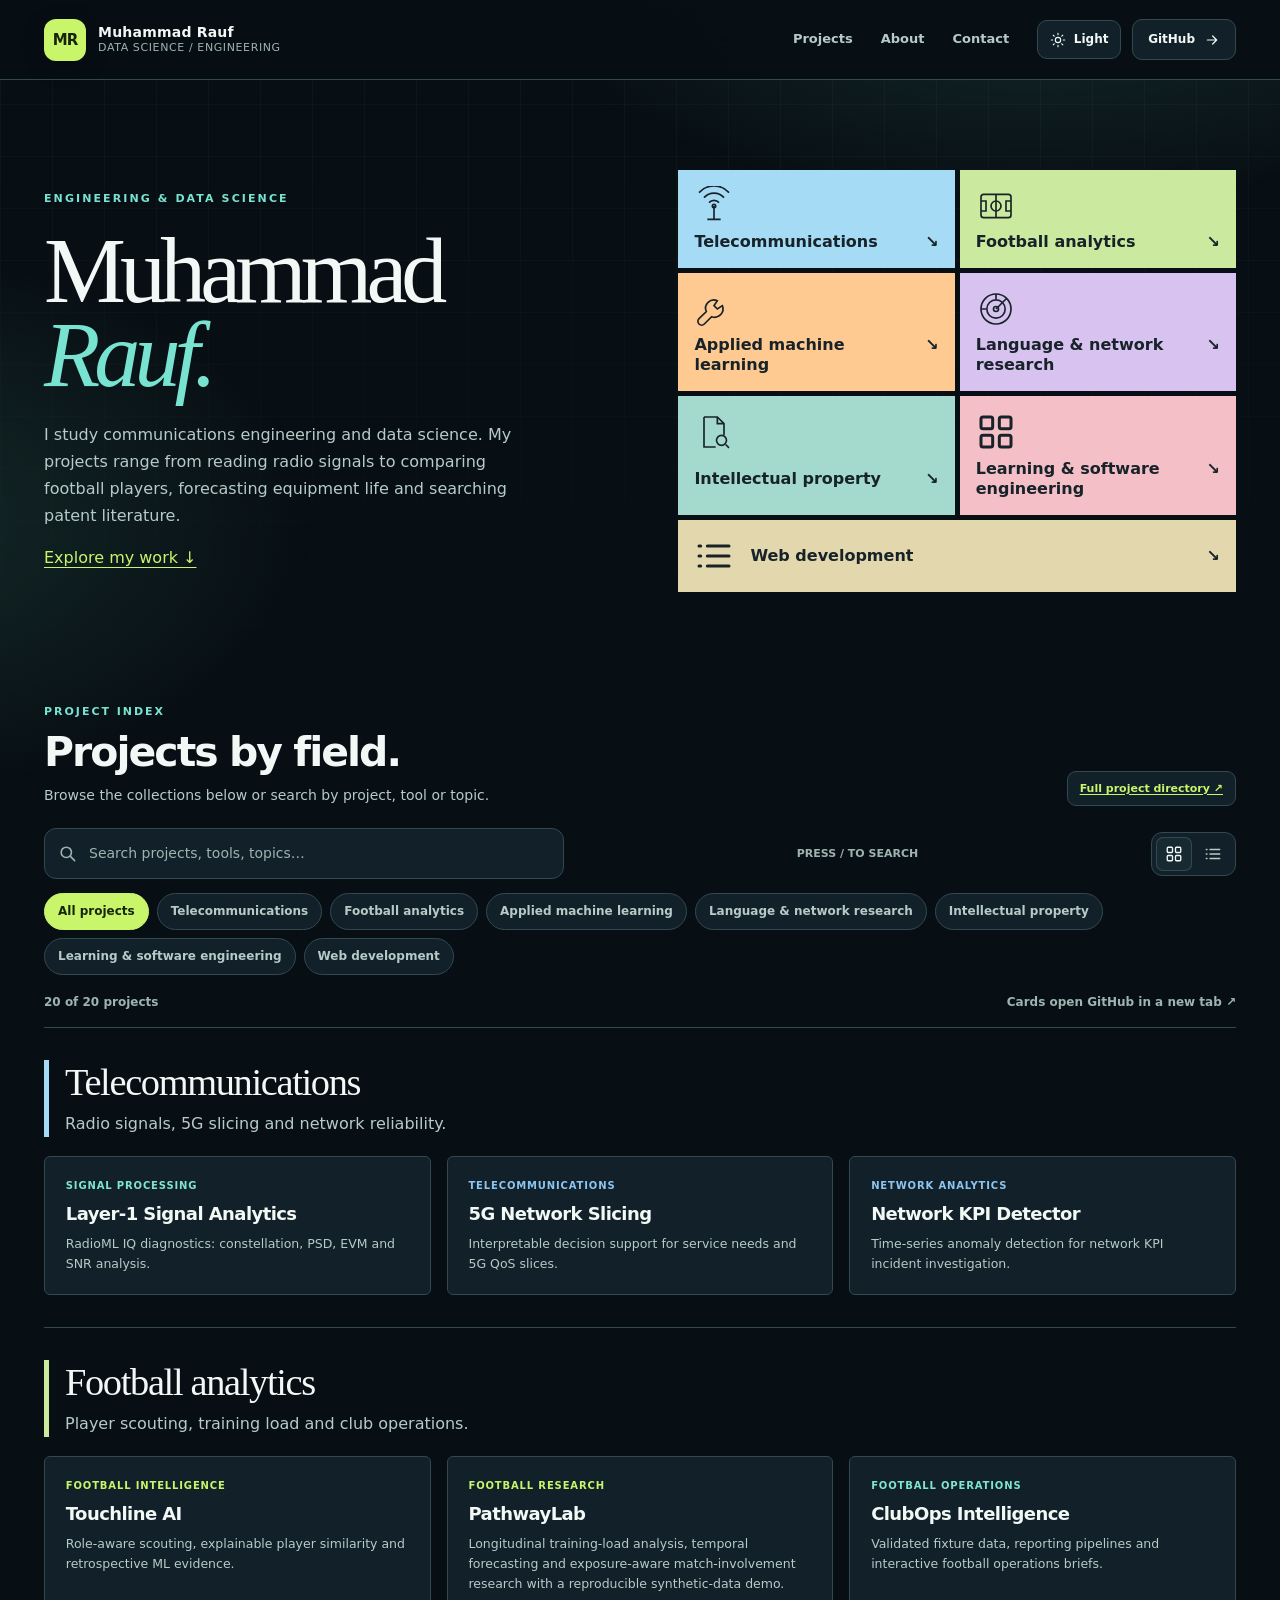
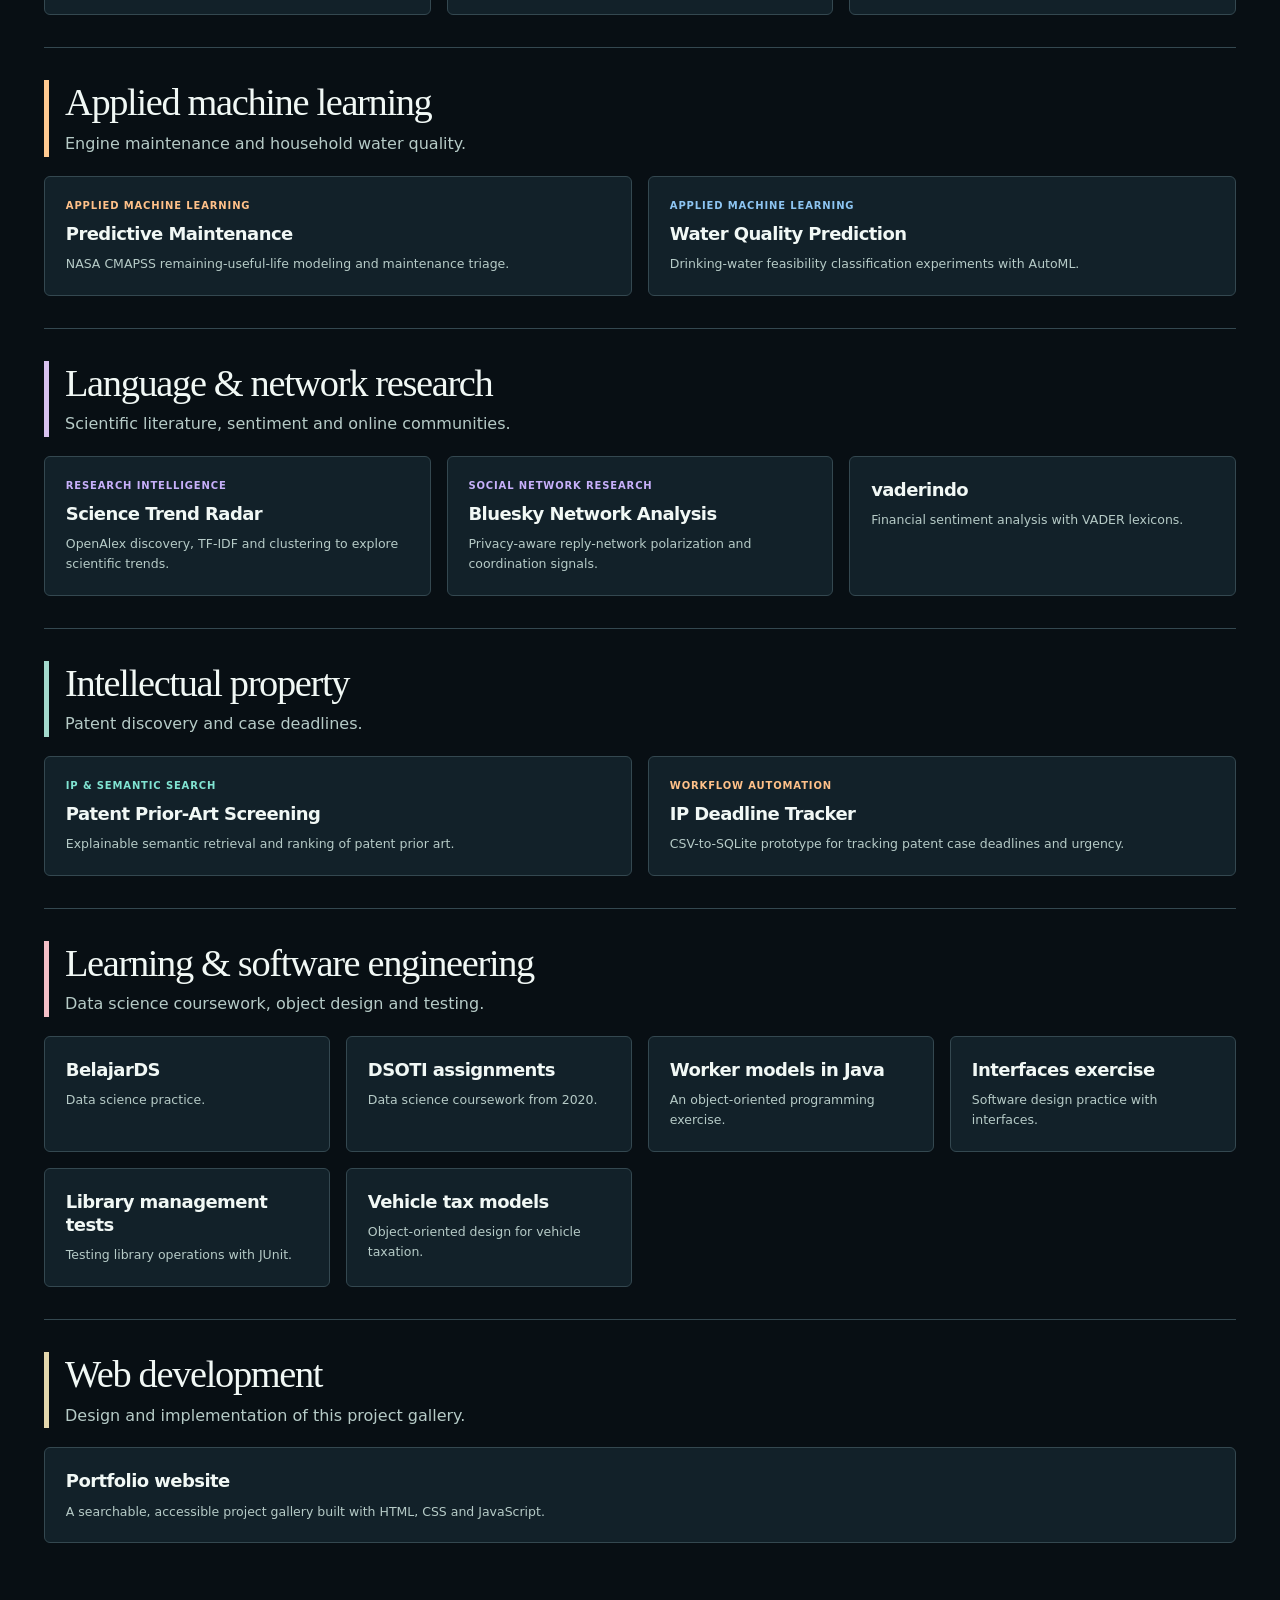
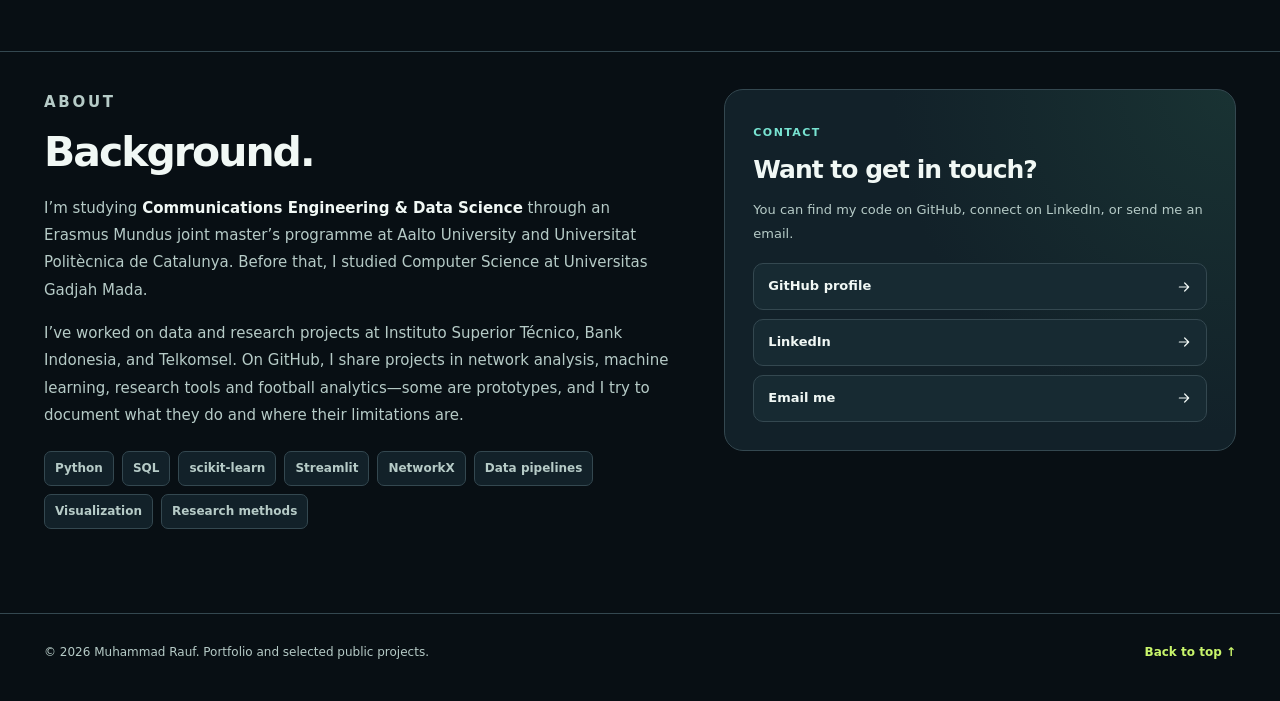
==== commit 9b095d4f: "Redesign portfolio around seven distinct project collections" ====
--- a/index.html
+++ b/index.html
@@ -56,19 +56,10 @@
     </div>
   </header>
   <main id="main">
-    <section class="shell hero" id="top" aria-labelledby="hero-title">
-      <div>
-        <p class="eyebrow">MUHAMMAD RAUF · COMMUNICATIONS ENGINEERING</p>
-        <h1 id="hero-title">Radio signals.<br><em>Network decisions.</em></h1>
-        <p class="hero-desc">I’m Rauf, an Erasmus Mundus master’s student studying communications engineering and data science. I build tools to inspect radio signals, select 5G network slices, and spot unusual network behaviour.</p>
-        
-        <div class="hero-actions"><a class="primary-link" href="#projects">Browse projects <svg width="17" height="17" aria-hidden="true"><use href="#icon-arrow"></use></svg></a><a class="secondary-link" href="#about">About me <span aria-hidden="true">↗</span></a></div>
-      </div>
-      <figure class="radio-figure"><a href="https://github.com/MRTRauf/l1-ml-signal-analytics"><img src="https://raw.githubusercontent.com/MRTRauf/l1-ml-signal-analytics/main/figures/constellation_sweep_qpsk.png" alt="QPSK constellation diagrams from the RadioML signal analysis project"></a><figcaption><small>RADIO SIGNAL ANALYSIS</small><h2>Reading a constellation</h2><p>How does noise change a QPSK signal? Compare the spread of its samples across signal-to-noise ratios.</p><a href="https://github.com/MRTRauf/l1-ml-signal-analytics">Explore the analysis ↗</a></figcaption></figure>
-    </section>
+    <section class="shell studio" id="top"><div><p class="eyebrow">ENGINEERING &amp; DATA SCIENCE</p><h1>Muhammad<br><em>Rauf.</em></h1><p class="studio-intro">I study communications engineering and data science. My projects range from reading radio signals to comparing football players, forecasting equipment life and searching patent literature.</p><a href="#projects">Explore my work ↓</a></div><nav class="field-map" aria-label="Explore project fields"><a href="#field-networks" style="--field:#a6dbf5"><svg aria-hidden="true" viewBox="0 0 48 48"><use href="#icon-signal"></use></svg><span>Telecommunications</span><i aria-hidden="true">↘</i></a><a href="#field-football" style="--field:#cce9a0"><svg aria-hidden="true" viewBox="0 0 48 48"><use href="#icon-pitch"></use></svg><span>Football analytics</span><i aria-hidden="true">↘</i></a><a href="#field-ml" style="--field:#ffca91"><svg aria-hidden="true" viewBox="0 0 48 48"><use href="#icon-maintenance"></use></svg><span>Applied machine learning</span><i aria-hidden="true">↘</i></a><a href="#field-research" style="--field:#d8c2ef"><svg aria-hidden="true" viewBox="0 0 48 48"><use href="#icon-radar"></use></svg><span>Language & network research</span><i aria-hidden="true">↘</i></a><a href="#field-ip" style="--field:#a3dacd"><svg aria-hidden="true" viewBox="0 0 48 48"><use href="#icon-patent"></use></svg><span>Intellectual property</span><i aria-hidden="true">↘</i></a><a href="#field-learning" style="--field:#f4bfc7"><svg aria-hidden="true" viewBox="0 0 48 48"><use href="#icon-grid"></use></svg><span>Learning & software engineering</span><i aria-hidden="true">↘</i></a><a href="#field-web" style="--field:#e3d7ad"><svg aria-hidden="true" viewBox="0 0 48 48"><use href="#icon-list"></use></svg><span>Web development</span><i aria-hidden="true">↘</i></a></nav></section>
 
     <section class="shell work" id="projects" aria-labelledby="projects-heading">
-      <div class="section-head"><div><p class="section-label">PROJECT INDEX</p><h2 id="projects-heading">Selected projects<span aria-hidden="true">.</span></h2><p>Each card opens the repository, including its code and README. Use the filters to find a particular kind of project.</p></div><span class="section-count"><a href="https://github.com/MRTRauf/MRTRauf/blob/main/README.md#projects">Full project directory ↗</a></span></div>
+      <div class="section-head"><div><p class="section-label">PROJECT INDEX</p><h2 id="projects-heading">Projects by field<span aria-hidden="true">.</span></h2><p>Browse the collections below or search by project, tool or topic.</p></div><span class="section-count"><a href="https://github.com/MRTRauf/MRTRauf/blob/main/README.md#projects">Full project directory ↗</a></span></div>
 
       <div class="work-toolbar">
         <div class="search-wrap"><svg aria-hidden="true"><use href="#icon-search"></use></svg><label class="sr-only" for="project-search">Search projects</label><input id="project-search" type="search" inputmode="search" placeholder="Search projects, tools, topics…" autocomplete="off"><button class="clear-search" id="clear-search" type="button" aria-label="Clear project search" hidden>×</button></div>
@@ -78,17 +69,16 @@
           <button type="button" data-view-button="list" aria-pressed="false" aria-label="List view" title="List view"><svg aria-hidden="true"><use href="#icon-list"></use></svg></button>
         </div>
       </div>
-      <div class="filters" role="group" aria-label="Filter projects by category">
-        <button type="button" class="filter" data-category-filter="all" aria-pressed="true">All projects</button>
-        <button type="button" class="filter" data-category-filter="networks" aria-pressed="false">Telco</button>
-        <button type="button" class="filter" data-category-filter="football" aria-pressed="false">Football</button>
-        <button type="button" class="filter" data-category-filter="ml" aria-pressed="false">Machine learning</button>
-        <button type="button" class="filter" data-category-filter="research" aria-pressed="false">Research</button>
-        <button type="button" class="filter" data-category-filter="ip" aria-pressed="false">IP tools</button>
-      </div>
-      <div class="result-line"><span id="result-status" role="status" aria-live="polite">12 of 12 projects</span><span>Cards open GitHub in a new tab ↗</span></div>
-      <div class="project-grid" id="project-grid" data-view="grid">
-        <a class="project-card" href="https://github.com/MRTRauf/l1-ml-signal-analytics" target="_blank" rel="noopener noreferrer" data-tone="teal" data-category="networks" data-search="Telco telecommunications Layer-1 Signal Analytics SIGNAL PROCESSING RadioML IQ diagnostics: constellation, PSD, EVM and SNR analysis. RadioML IQ radio signal EVM PSD SNR ML" aria-label="Open Layer-1 Signal Analytics GitHub repository in a new tab">
+      <div class="filters" role="group" aria-label="Filter projects by category"><button type="button" class="filter" data-category-filter="all" aria-pressed="true">All projects</button>
+<button type="button" class="filter" data-category-filter="networks" aria-pressed="false">Telecommunications</button>
+<button type="button" class="filter" data-category-filter="football" aria-pressed="false">Football analytics</button>
+<button type="button" class="filter" data-category-filter="ml" aria-pressed="false">Applied machine learning</button>
+<button type="button" class="filter" data-category-filter="research" aria-pressed="false">Language & network research</button>
+<button type="button" class="filter" data-category-filter="ip" aria-pressed="false">Intellectual property</button>
+<button type="button" class="filter" data-category-filter="learning" aria-pressed="false">Learning & software engineering</button>
+<button type="button" class="filter" data-category-filter="web" aria-pressed="false">Web development</button></div>
+      <div class="result-line"><span id="result-status" role="status" aria-live="polite">20 of 20 projects</span><span>Cards open GitHub in a new tab ↗</span></div>
+      <div class="project-grid" id="project-grid" data-view="grid"><section class="discipline" id="field-networks" style="--field:#a6dbf5" aria-labelledby="title-networks"><header><h3 id="title-networks">Telecommunications</h3><p>Radio signals, 5G slicing and network reliability.</p></header><div class="field-cards"><a class="project-card" href="https://github.com/MRTRauf/l1-ml-signal-analytics" target="_blank" rel="noopener noreferrer" data-tone="teal" data-category="networks" data-search="Telco telecommunications Layer-1 Signal Analytics SIGNAL PROCESSING RadioML IQ diagnostics: constellation, PSD, EVM and SNR analysis. RadioML IQ radio signal EVM PSD SNR ML" aria-label="Open Layer-1 Signal Analytics GitHub repository in a new tab">
   <span class="card-top"><span class="card-icon"><svg aria-hidden="true"><use href="#icon-signal"></use></svg></span></span>
   <span class="card-type">SIGNAL PROCESSING</span>
   <strong class="card-title">Layer-1 Signal Analytics</strong>
@@ -108,8 +98,8 @@
   <strong class="card-title">Network KPI Detector</strong>
   <span class="card-desc">Time-series anomaly detection for network KPI incident investigation.</span>
   <span class="card-end"><span>View code <svg aria-hidden="true"><use href="#icon-arrow"></use></svg></span></span>
-</a>
-<a class="project-card" href="https://github.com/MRTRauf/touchline-ai" target="_blank" rel="noopener noreferrer" data-tone="lime" data-category="football" data-search="Touchline AI FOOTBALL INTELLIGENCE Role-aware scouting, explainable player similarity and retrospective ML evidence. Python Streamlit machine learning rankings scouting" aria-label="Open Touchline AI GitHub repository in a new tab">
+</a></div></section>
+<section class="discipline" id="field-football" style="--field:#cce9a0" aria-labelledby="title-football"><header><h3 id="title-football">Football analytics</h3><p>Player scouting, training load and club operations.</p></header><div class="field-cards"><a class="project-card" href="https://github.com/MRTRauf/touchline-ai" target="_blank" rel="noopener noreferrer" data-tone="lime" data-category="football" data-search="Touchline AI FOOTBALL INTELLIGENCE Role-aware scouting, explainable player similarity and retrospective ML evidence. Python Streamlit machine learning rankings scouting" aria-label="Open Touchline AI GitHub repository in a new tab">
   <span class="card-top"><span class="card-icon"><svg aria-hidden="true"><use href="#icon-football"></use></svg></span></span>
   <span class="card-type">FOOTBALL INTELLIGENCE</span>
   <strong class="card-title">Touchline AI</strong>
@@ -129,8 +119,8 @@
   <strong class="card-title">ClubOps Intelligence</strong>
   <span class="card-desc">Validated fixture data, reporting pipelines and interactive football operations briefs.</span>
   <span class="card-end"><span>View code <svg aria-hidden="true"><use href="#icon-arrow"></use></svg></span></span>
-</a>
-<a class="project-card" href="https://github.com/MRTRauf/predictive-maintenance-rul" target="_blank" rel="noopener noreferrer" data-tone="amber" data-category="ml" data-search="Predictive Maintenance APPLIED MACHINE LEARNING NASA CMAPSS remaining-useful-life modeling and maintenance triage. RUL NASA forecasting predictive maintenance Streamlit" aria-label="Open Predictive Maintenance GitHub repository in a new tab">
+</a></div></section>
+<section class="discipline" id="field-ml" style="--field:#ffca91" aria-labelledby="title-ml"><header><h3 id="title-ml">Applied machine learning</h3><p>Engine maintenance and household water quality.</p></header><div class="field-cards"><a class="project-card" href="https://github.com/MRTRauf/predictive-maintenance-rul" target="_blank" rel="noopener noreferrer" data-tone="amber" data-category="ml" data-search="Predictive Maintenance APPLIED MACHINE LEARNING NASA CMAPSS remaining-useful-life modeling and maintenance triage. RUL NASA forecasting predictive maintenance Streamlit" aria-label="Open Predictive Maintenance GitHub repository in a new tab">
   <span class="card-top"><span class="card-icon"><svg aria-hidden="true"><use href="#icon-maintenance"></use></svg></span></span>
   <span class="card-type">APPLIED MACHINE LEARNING</span>
   <strong class="card-title">Predictive Maintenance</strong>
@@ -143,8 +133,8 @@
   <strong class="card-title">Water Quality Prediction</strong>
   <span class="card-desc">Drinking-water feasibility classification experiments with AutoML.</span>
   <span class="card-end"><span>View code <svg aria-hidden="true"><use href="#icon-arrow"></use></svg></span></span>
-</a>
-<a class="project-card" href="https://github.com/MRTRauf/science-trend-radar" target="_blank" rel="noopener noreferrer" data-tone="violet" data-category="research" data-search="Science Trend Radar RESEARCH INTELLIGENCE OpenAlex discovery, TF-IDF and clustering to explore scientific trends. NLP TF-IDF KMeans OpenAlex science clustering" aria-label="Open Science Trend Radar GitHub repository in a new tab">
+</a></div></section>
+<section class="discipline" id="field-research" style="--field:#d8c2ef" aria-labelledby="title-research"><header><h3 id="title-research">Language & network research</h3><p>Scientific literature, sentiment and online communities.</p></header><div class="field-cards"><a class="project-card" href="https://github.com/MRTRauf/science-trend-radar" target="_blank" rel="noopener noreferrer" data-tone="violet" data-category="research" data-search="Science Trend Radar RESEARCH INTELLIGENCE OpenAlex discovery, TF-IDF and clustering to explore scientific trends. NLP TF-IDF KMeans OpenAlex science clustering" aria-label="Open Science Trend Radar GitHub repository in a new tab">
   <span class="card-top"><span class="card-icon"><svg aria-hidden="true"><use href="#icon-radar"></use></svg></span></span>
   <span class="card-type">RESEARCH INTELLIGENCE</span>
   <strong class="card-title">Science Trend Radar</strong>
@@ -158,7 +148,8 @@
   <span class="card-desc">Privacy-aware reply-network polarization and coordination signals.</span>
   <span class="card-end"><span>View code <svg aria-hidden="true"><use href="#icon-arrow"></use></svg></span></span>
 </a>
-<a class="project-card" href="https://github.com/MRTRauf/patent_prior_screening" target="_blank" rel="noopener noreferrer" data-tone="teal" data-category="ip" data-search="Patent Prior-Art Screening IP &amp; SEMANTIC SEARCH Explainable semantic retrieval and ranking of patent prior art. patent Lens semantic search NLP retrieval" aria-label="Open Patent Prior-Art Screening GitHub repository in a new tab">
+<a class="project-card" data-category="research" href="https://github.com/MRTRauf/vaderindo" target="_blank" rel="noopener noreferrer"><strong class="card-title">vaderindo</strong><span class="card-desc">Financial sentiment analysis with VADER lexicons.</span></a></div></section>
+<section class="discipline" id="field-ip" style="--field:#a3dacd" aria-labelledby="title-ip"><header><h3 id="title-ip">Intellectual property</h3><p>Patent discovery and case deadlines.</p></header><div class="field-cards"><a class="project-card" href="https://github.com/MRTRauf/patent_prior_screening" target="_blank" rel="noopener noreferrer" data-tone="teal" data-category="ip" data-search="Patent Prior-Art Screening IP &amp; SEMANTIC SEARCH Explainable semantic retrieval and ranking of patent prior art. patent Lens semantic search NLP retrieval" aria-label="Open Patent Prior-Art Screening GitHub repository in a new tab">
   <span class="card-top"><span class="card-icon"><svg aria-hidden="true"><use href="#icon-patent"></use></svg></span></span>
   <span class="card-type">IP &amp; SEMANTIC SEARCH</span>
   <strong class="card-title">Patent Prior-Art Screening</strong>
@@ -171,8 +162,14 @@
   <strong class="card-title">IP Deadline Tracker</strong>
   <span class="card-desc">CSV-to-SQLite prototype for tracking patent case deadlines and urgency.</span>
   <span class="card-end"><span>View code <svg aria-hidden="true"><use href="#icon-arrow"></use></svg></span></span>
-</a>
-      </div>
+</a></div></section>
+<section class="discipline" id="field-learning" style="--field:#f4bfc7" aria-labelledby="title-learning"><header><h3 id="title-learning">Learning & software engineering</h3><p>Data science coursework, object design and testing.</p></header><div class="field-cards"><a class="project-card" data-category="learning" href="https://github.com/MRTRauf/BelajarDS" target="_blank" rel="noopener noreferrer"><strong class="card-title">BelajarDS</strong><span class="card-desc">Data science practice.</span></a>
+<a class="project-card" data-category="learning" href="https://github.com/MRTRauf/PenugasanDSOTI2020" target="_blank" rel="noopener noreferrer"><strong class="card-title">DSOTI assignments</strong><span class="card-desc">Data science coursework from 2020.</span></a>
+<a class="project-card" data-category="learning" href="https://github.com/MRTRauf/Exercise1-SoftEng-WorkerOOPJava" target="_blank" rel="noopener noreferrer"><strong class="card-title">Worker models in Java</strong><span class="card-desc">An object-oriented programming exercise.</span></a>
+<a class="project-card" data-category="learning" href="https://github.com/MRTRauf/Exercise2-SoftEng-InterfacesExercise" target="_blank" rel="noopener noreferrer"><strong class="card-title">Interfaces exercise</strong><span class="card-desc">Software design practice with interfaces.</span></a>
+<a class="project-card" data-category="learning" href="https://github.com/MRTRauf/Exercise-SoftEng-JUnit---Library-Management-System" target="_blank" rel="noopener noreferrer"><strong class="card-title">Library management tests</strong><span class="card-desc">Testing library operations with JUnit.</span></a>
+<a class="project-card" data-category="learning" href="https://github.com/MRTRauf/ExerciseOOD-VehicleTaxOOD" target="_blank" rel="noopener noreferrer"><strong class="card-title">Vehicle tax models</strong><span class="card-desc">Object-oriented design for vehicle taxation.</span></a></div></section>
+<section class="discipline" id="field-web" style="--field:#e3d7ad" aria-labelledby="title-web"><header><h3 id="title-web">Web development</h3><p>Design and implementation of this project gallery.</p></header><div class="field-cards"><a class="project-card" data-category="web" href="https://github.com/MRTRauf/MRTRauf.github.io" target="_blank" rel="noopener noreferrer"><strong class="card-title">Portfolio website</strong><span class="card-desc">A searchable, accessible project gallery built with HTML, CSS and JavaScript.</span></a></div></section></div>
       <div class="empty-state" id="empty-state" hidden><h3>No matching projects</h3><p>Try another topic or clear the selected category.</p><button type="button" id="reset-projects">Show all projects</button></div>
     </section>
 
--- a/style.css
+++ b/style.css
@@ -237,3 +237,23 @@
 .radio-figure a,.section-count a{text-underline-offset:.22em}
 .card-end{justify-content:flex-end}
 @media(max-width:800px){.hero{grid-template-columns:minmax(0,1fr)}}
+
+.studio{display:grid;grid-template-columns:1fr 1fr;align-items:center;gap:clamp(2rem,6vw,6rem);padding-block:clamp(3rem,7vw,7rem)}
+.studio h1{font:normal clamp(3.6rem,7.2vw,7.5rem)/.91 Georgia,serif;letter-spacing:-.065em;margin:1.4rem 0}
+.studio h1 em{color:var(--secondary)}
+.studio-intro{max-width:48ch;color:var(--muted);line-height:1.7}
+.field-map{display:grid;grid-template-columns:repeat(2,minmax(0,1fr));gap:5px}
+.field-map a{display:grid;grid-template-columns:1fr auto;gap:.4rem;padding:1rem;color:#172329;background:var(--field);text-decoration:none;font-weight:650;line-height:1.25}
+.field-map a:hover{box-shadow:inset 0 0 0 2px #273940}
+.field-map svg{width:2.5rem;height:2.5rem;grid-column:1/-1;stroke:currentColor;fill:none}
+.field-map a:last-child{grid-column:1/-1;display:flex;align-items:center;gap:1rem}.field-map i{margin-left:auto}
+#project-grid{display:block}.discipline{padding:2rem 0;border-top:1px solid var(--line);scroll-margin-top:6rem}
+.discipline header{border-left:5px solid var(--field);padding-left:1rem;margin-bottom:1.2rem}
+.discipline h3{font:normal clamp(1.8rem,3vw,2.8rem)/1.15 Georgia,serif;letter-spacing:-.035em;margin:0}
+.discipline header p{color:var(--muted);margin:.4rem 0 0}
+.field-cards{display:grid;grid-template-columns:repeat(auto-fit,minmax(min(100%,260px),1fr));gap:1rem}
+#project-grid .project-card{min-height:0;padding:1.3rem;border-radius:6px;display:flex;flex-direction:column;align-items:flex-start}
+#project-grid .card-top,#project-grid .card-end{display:none}
+#project-grid[data-view=list] .field-cards{grid-template-columns:1fr}
+#project-grid[data-view=list] .project-card{padding:.85rem 1rem}
+@media(max-width:760px){.studio{grid-template-columns:1fr;gap:2rem}.field-map a{padding:.8rem}.field-map svg{height:1.6rem;width:1.6rem}}
